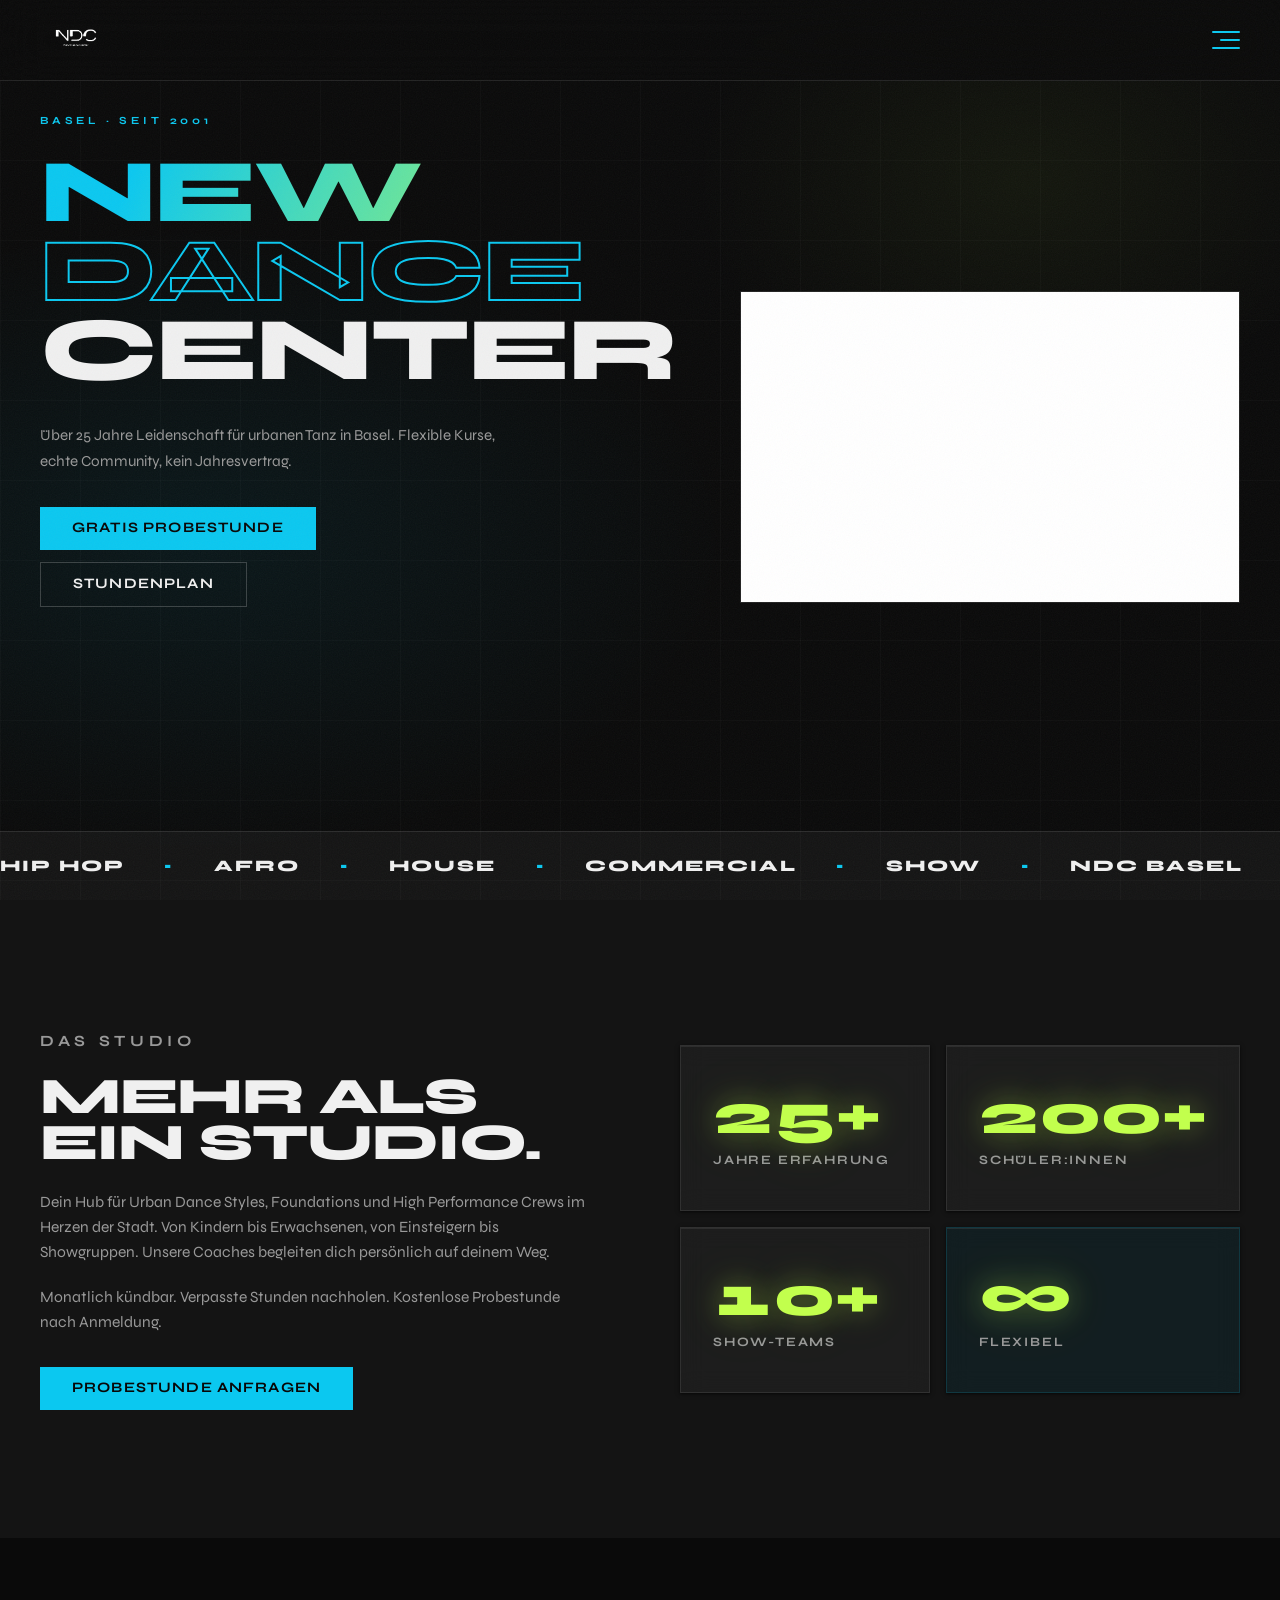
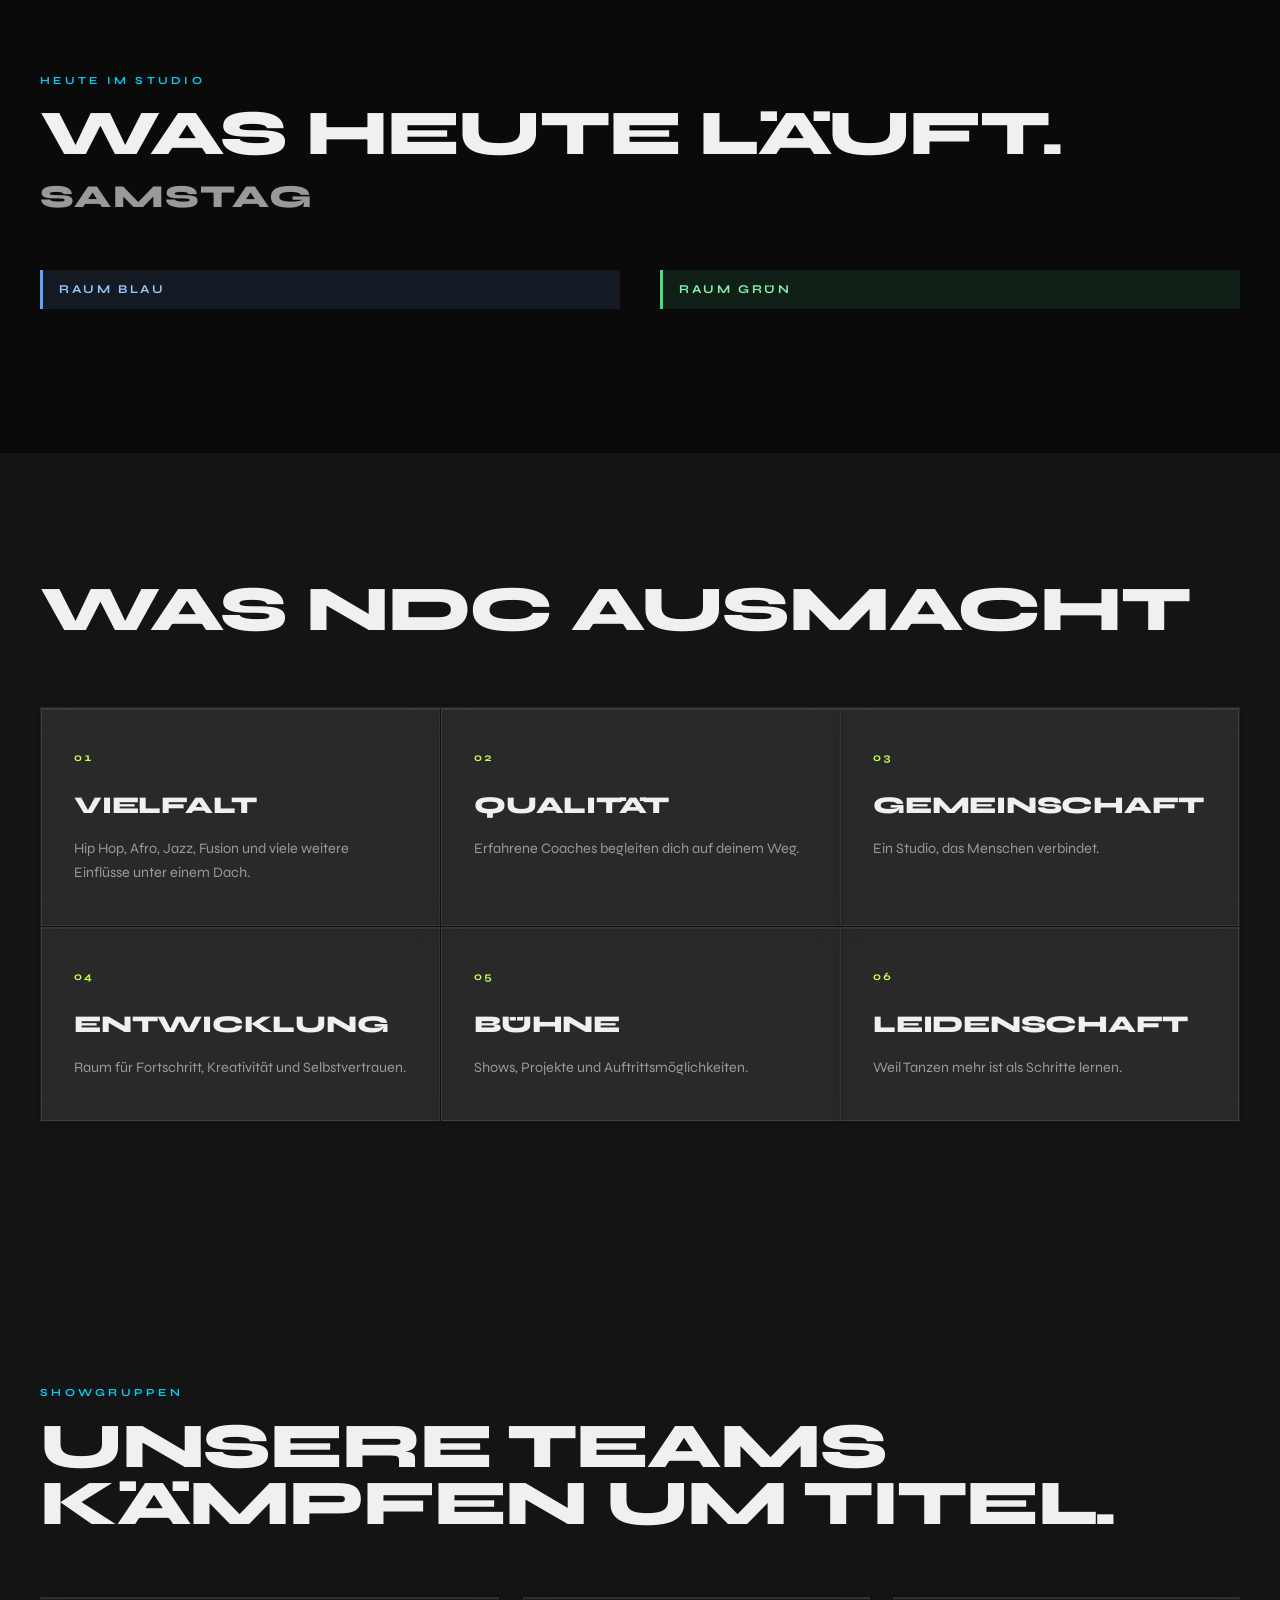
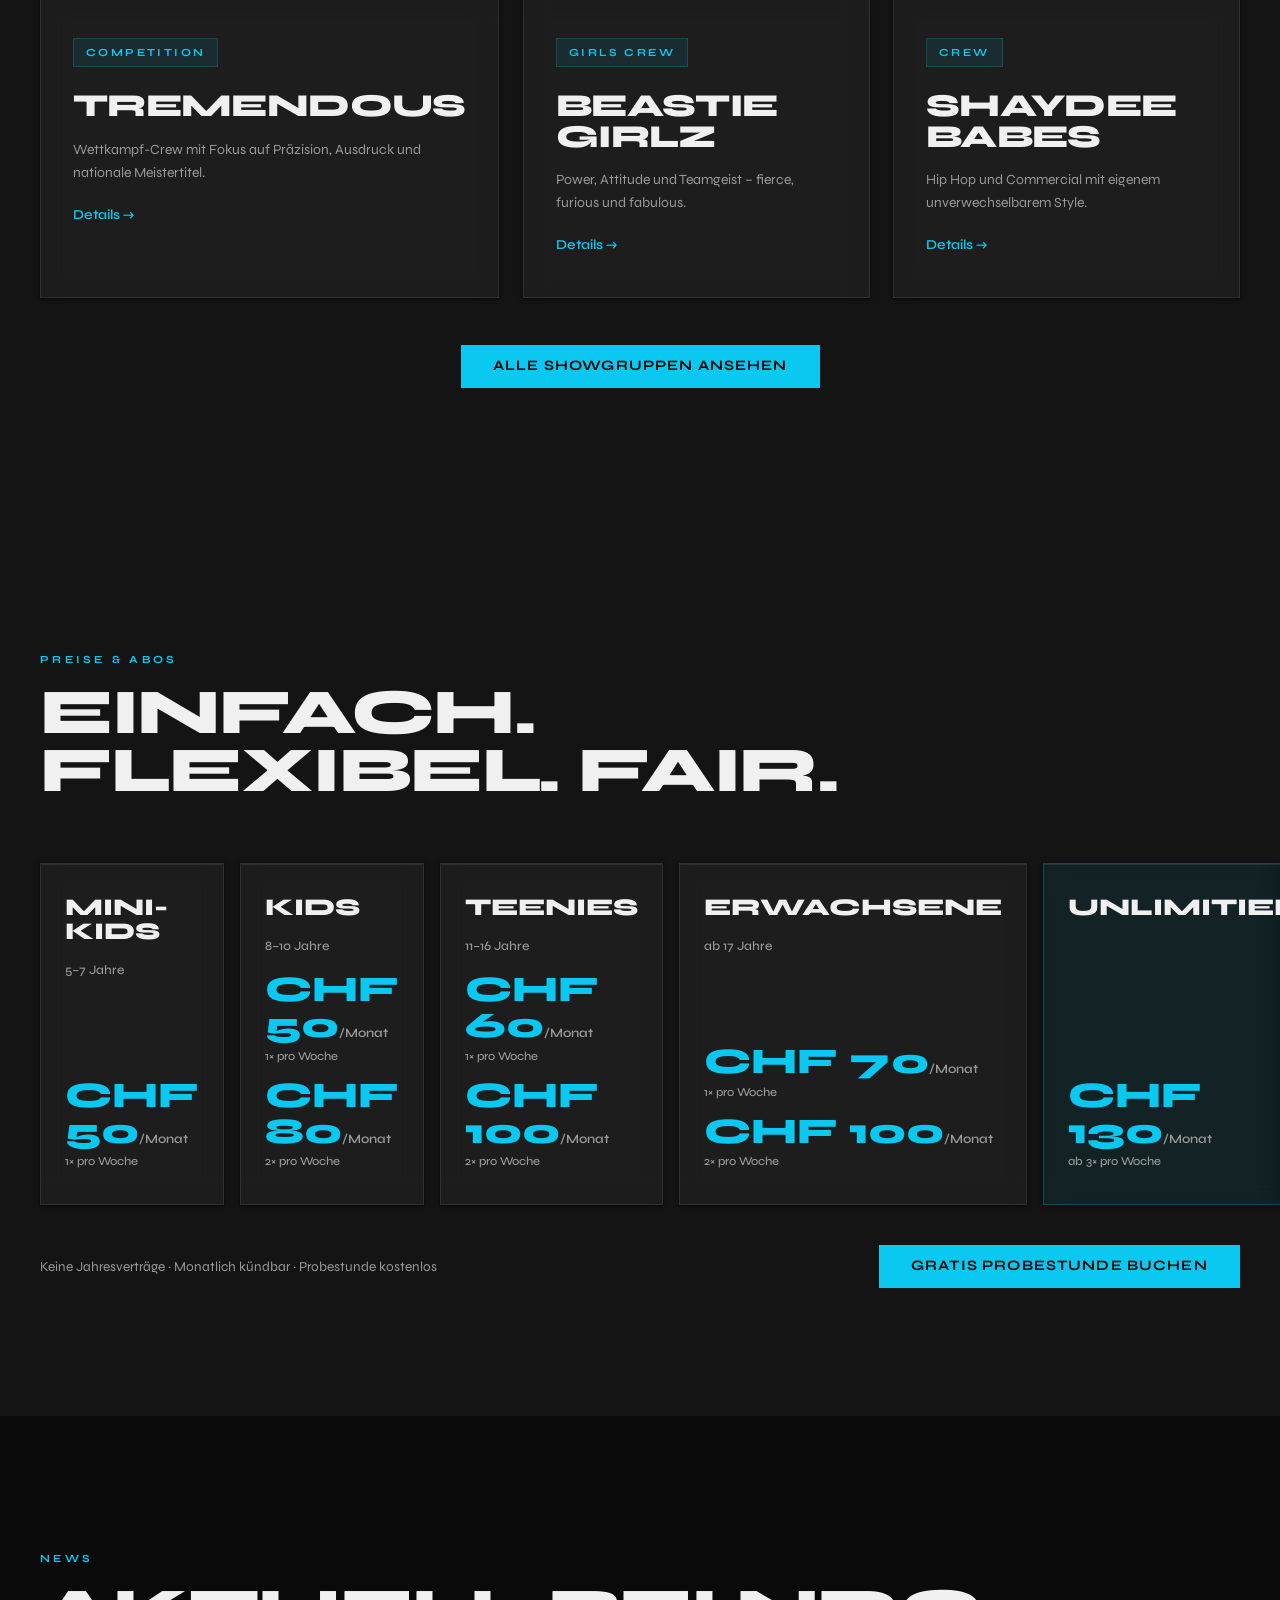
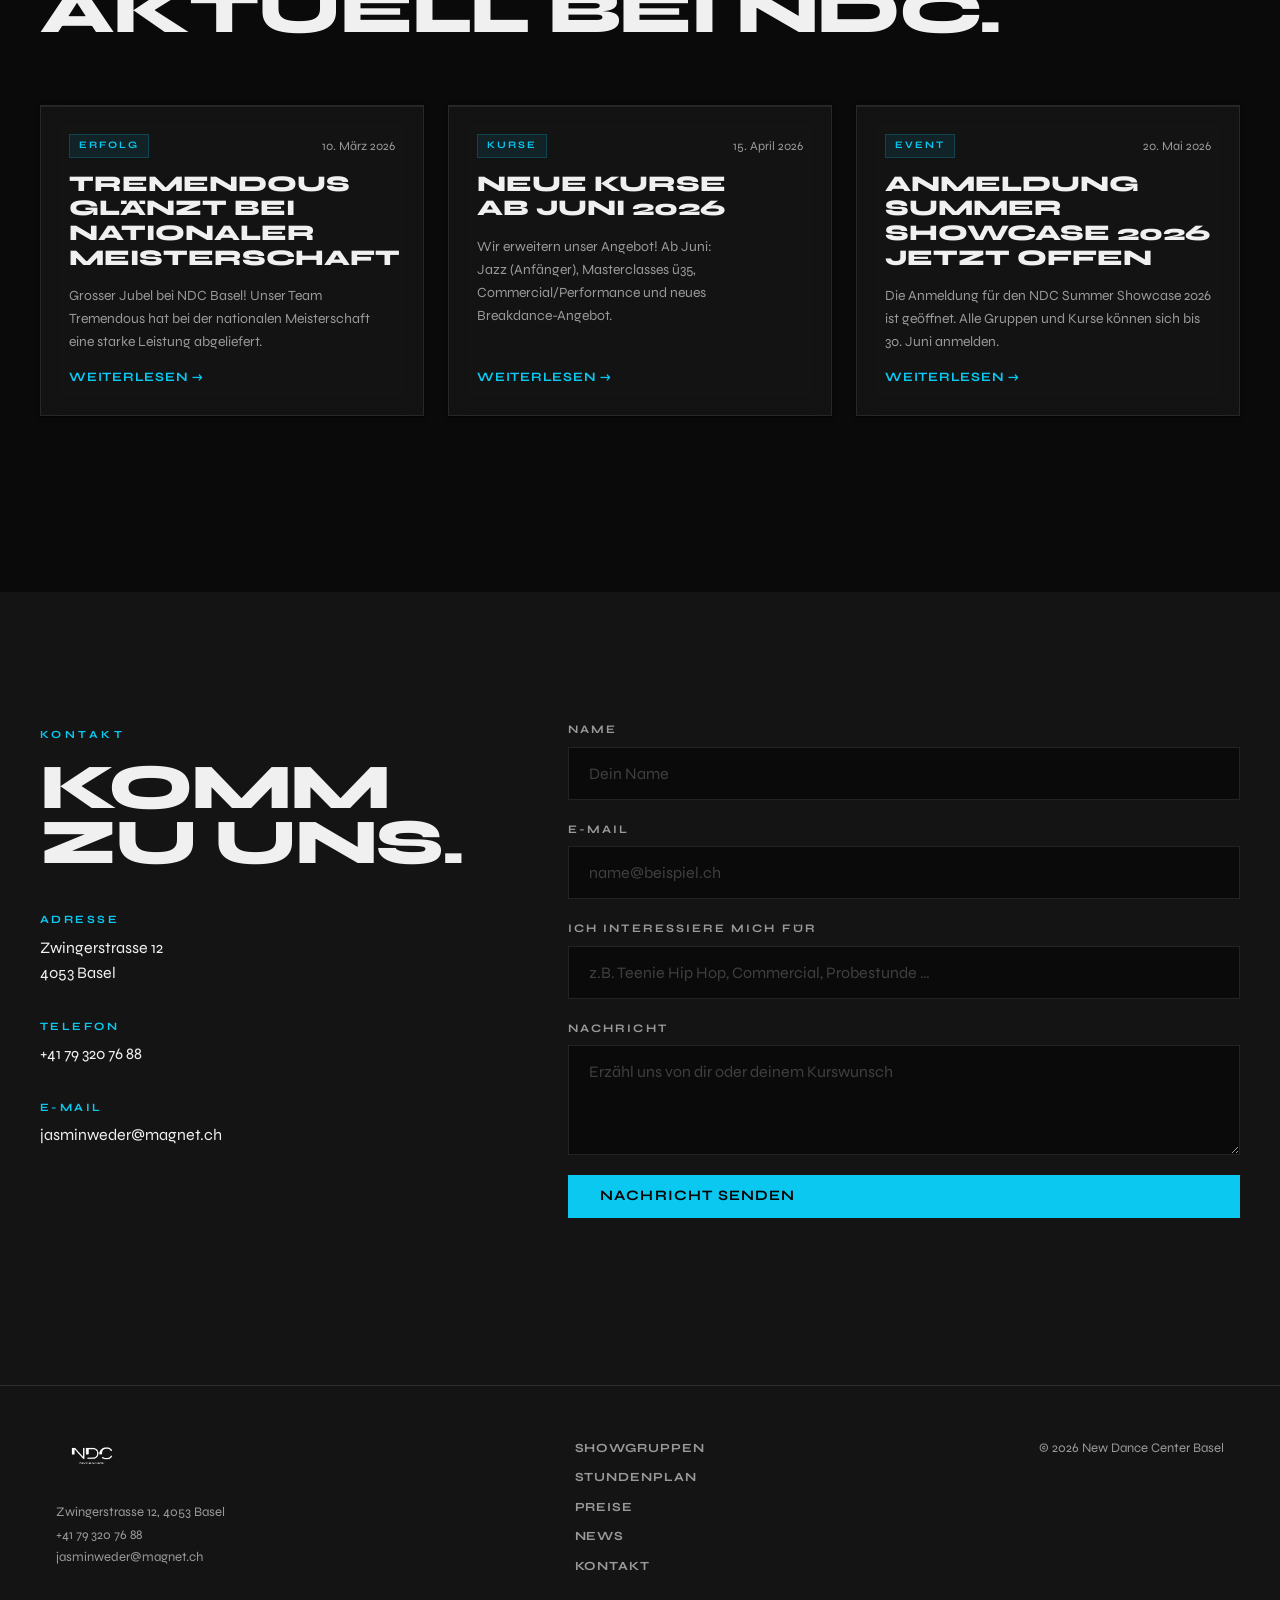
==== index.html @ c796d7fb "Full Syne type system, bigger logo, editorial mobile spacing - All fonts now Syne: display headings " ====
<!DOCTYPE html>
<html lang="de">
<head>
  <meta charset="UTF-8">
  <meta name="color-scheme" content="dark">
  <meta name="theme-color" content="#0a0a0a">
  <meta name="viewport" content="width=device-width, initial-scale=1.0">
  <title>NDC Basel | New Dance Center</title>
  <link rel="preconnect" href="https://fonts.googleapis.com">
  <link rel="preconnect" href="https://fonts.gstatic.com" crossorigin>
  <link href="https://fonts.googleapis.com/css2?family=Syne:wght@400;500;600;700;800&display=swap" rel="stylesheet">
  <link rel="stylesheet" href="styles/style.css">
</head>
<body>

  <div id="header-root"></div>

  <main>

    <!-- ── HERO ───────────────────────────────────────────── -->
    <section class="hero" id="home">
      <div class="hero-inner container">
        <div class="hero-text">
          <p class="hero-eyebrow" data-i18n="hero_since">Basel · Seit 2001</p>
          <h1 class="hero-title">
            <span class="title-line text-gradient" data-i18n="title_1">NEW</span>
            <span class="title-line stroke" data-i18n="title_2">DANCE</span>
            <span class="title-line solid" data-i18n="title_3">CENTER</span>
          </h1>
        </div>
        <div class="hero-video">
          <iframe
            src="https://www.youtube.com/embed/0uxzt7-uwcY?autoplay=1&mute=1&loop=1&playlist=0uxzt7-uwcY&start=16&controls=0&rel=0&modestbranding=1&playsinline=1"
            allow="autoplay; encrypted-media"
            allowfullscreen
            title="NDC Basel – World of Dance"
          ></iframe>
        </div>
        <div class="hero-meta">
          <p class="hero-desc" data-i18n="hero_desc">Über 25 Jahre Leidenschaft für urbanen Tanz in Basel. Flexible Kurse, echte Community, kein Jahresvertrag.</p>
          <div class="hero-ctas">
            <a href="kontakt.html" class="btn-primary" data-i18n="cta_trial">Gratis Probestunde</a>
            <a href="stundenplan.html" class="btn-ghost" data-i18n="cta_schedule">Stundenplan</a>
          </div>
        </div>
      </div>
      <div class="ticker-wrap">
        <div class="ticker-track" aria-hidden="true">
          <span>HIP HOP</span><span class="dot">·</span>
          <span>AFRO</span><span class="dot">·</span>
          <span>HOUSE</span><span class="dot">·</span>
          <span>COMMERCIAL</span><span class="dot">·</span>
          <span>SHOW</span><span class="dot">·</span>
          <span>NDC BASEL</span><span class="dot">·</span>
          <span>MUSICAL</span><span class="dot">·</span>
          <span>PROJECT X</span><span class="dot">·</span>
          <span>URBANSTEPS</span><span class="dot">·</span>
          <span>TREMENDOUS</span><span class="dot">·</span>
          <span>HIP HOP</span><span class="dot">·</span>
          <span>AFRO</span><span class="dot">·</span>
          <span>HOUSE</span><span class="dot">·</span>
          <span>COMMERCIAL</span><span class="dot">·</span>
          <span>SHOW</span><span class="dot">·</span>
          <span>NDC BASEL</span><span class="dot">·</span>
          <span>MUSICAL</span><span class="dot">·</span>
          <span>PROJECT X</span><span class="dot">·</span>
          <span>URBANSTEPS</span><span class="dot">·</span>
          <span>TREMENDOUS</span><span class="dot">·</span>
        </div>
      </div>
    </section>

    <!-- ── STUDIO ──────────────────────────────────────────── -->
    <section class="section studio reveal" id="studio">
      <div class="container">
        <div class="studio-grid">
          <div class="studio-copy">
            <p class="eyebrow" data-i18n="studio_eyebrow">Das Studio</p>
            <h2 data-i18n="studio_heading">Mehr als ein Studio.</h2>
            <p data-i18n="studio_text">Dein Hub für Urban Dance Styles, Foundations und High Performance Crews im Herzen der Stadt. Von Kindern bis Erwachsenen, von Einsteigern bis Showgruppen. Unsere Coaches begleiten dich persönlich auf deinem Weg.</p>
            <p data-i18n="studio_text2">Monatlich kündbar. Verpasste Stunden nachholen. Kostenlose Probestunde nach Anmeldung.</p>
            <a href="kontakt.html" class="btn-primary" data-i18n="studio_cta">Probestunde anfragen</a>
          </div>
          <div class="studio-stats">
            <div class="stat-card">
              <span class="stat-num">25+</span>
              <span class="stat-label" data-i18n="stat_years">Jahre Erfahrung</span>
            </div>
            <div class="stat-card">
              <span class="stat-num">200+</span>
              <span class="stat-label" data-i18n="stat_students">Schüler:innen</span>
            </div>
            <div class="stat-card">
              <span class="stat-num">10+</span>
              <span class="stat-label" data-i18n="stat_teams">Show-Teams</span>
            </div>
            <div class="stat-card accent-card">
              <span class="stat-num">∞</span>
              <span class="stat-label" data-i18n="stat_flex">Flexibel</span>
            </div>
          </div>
        </div>
      </div>
    </section>

    <!-- ── HEUTE IM STUDIO ─────────────────────────────────── -->
    <section class="section heute-section reveal" id="heute">
      <div class="container" id="heuteContainer">
        <!-- populated by main.js -->
      </div>
    </section>

    <!-- ── WAS NDC AUSMACHT ──────────────────────────────────── -->
    <section class="section pillars-section" id="pillars">
      <div class="container">
        <div class="section-header reveal">
          <h2 class="pillars-heading" data-split="words">WAS NDC AUSMACHT</h2>
        </div>
        <div class="pillars-grid reveal stagger-reveal">
          <div class="pillar-card">
            <span class="pillar-num">01</span>
            <h3 class="pillar-title">Vielfalt</h3>
            <p class="pillar-desc">Hip Hop, Afro, Jazz, Fusion und viele weitere Einflüsse unter einem Dach.</p>
          </div>
          <div class="pillar-card">
            <span class="pillar-num">02</span>
            <h3 class="pillar-title">Qualität</h3>
            <p class="pillar-desc">Erfahrene Coaches begleiten dich auf deinem Weg.</p>
          </div>
          <div class="pillar-card">
            <span class="pillar-num">03</span>
            <h3 class="pillar-title">Gemeinschaft</h3>
            <p class="pillar-desc">Ein Studio, das Menschen verbindet.</p>
          </div>
          <div class="pillar-card">
            <span class="pillar-num">04</span>
            <h3 class="pillar-title">Entwicklung</h3>
            <p class="pillar-desc">Raum für Fortschritt, Kreativität und Selbstvertrauen.</p>
          </div>
          <div class="pillar-card">
            <span class="pillar-num">05</span>
            <h3 class="pillar-title">Bühne</h3>
            <p class="pillar-desc">Shows, Projekte und Auftrittsmöglichkeiten.</p>
          </div>
          <div class="pillar-card">
            <span class="pillar-num">06</span>
            <h3 class="pillar-title">Leidenschaft</h3>
            <p class="pillar-desc">Weil Tanzen mehr ist als Schritte lernen.</p>
          </div>
        </div>
      </div>
    </section>

    <!-- ── SHOWGRUPPEN TEASER ──────────────────────────────── -->
    <section class="section crews-section" id="showgruppen">
      <div class="container">
        <div class="section-header reveal">
          <p class="eyebrow" data-i18n="crews_eyebrow">Showgruppen</p>
          <h2 data-i18n="crews_heading">Unsere Teams kämpfen um Titel.</h2>
        </div>
        <div class="crews-grid reveal stagger-reveal">
          <div class="crew-card">
            <span class="crew-tag">Competition</span>
            <h3>Tremendous</h3>
            <p>Wettkampf-Crew mit Fokus auf Präzision, Ausdruck und nationale Meistertitel.</p>
            <a href="crew.html?id=tremendous" class="crew-link" data-i18n="crew_detail_link">Details →</a>
          </div>
          <div class="crew-card">
            <span class="crew-tag">Girls Crew</span>
            <h3>Beastie Girlz</h3>
            <p>Power, Attitude und Teamgeist – fierce, furious und fabulous.</p>
            <a href="crew.html?id=beastie-girlz" class="crew-link" data-i18n="crew_detail_link">Details →</a>
          </div>
          <div class="crew-card">
            <span class="crew-tag">Crew</span>
            <h3>Shaydee Babes</h3>
            <p>Hip Hop und Commercial mit eigenem unverwechselbarem Style.</p>
            <a href="crew.html?id=shaydee-babes" class="crew-link" data-i18n="crew_detail_link">Details →</a>
          </div>
        </div>
        <div class="crews-cta">
          <a href="showgruppen.html" class="btn-primary" data-i18n="crews_cta">Alle Showgruppen ansehen</a>
        </div>
      </div>
    </section>

    <!-- ── PREISE & ABOS ───────────────────────────────────── -->
    <section class="section preise-section reveal" id="preise">
      <div class="container">
        <div class="section-header">
          <p class="eyebrow" data-i18n="preise_eyebrow">Preise & Abos</p>
          <h2 data-i18n="preise_heading">Einfach. Flexibel. Fair.</h2>
        </div>
        <div class="preise-grid" id="preiseGrid">
          <!-- populated by main.js -->
        </div>
        <div class="preise-footer">
          <p class="preise-note" data-i18n="preise_note">Keine Jahresverträge · Monatlich kündbar · Probestunde kostenlos</p>
          <a href="preise.html" class="btn-primary" data-i18n="preise_cta">Gratis Probestunde buchen</a>
        </div>
      </div>
    </section>

    <!-- ── NEWS ───────────────────────────────────────────── -->
    <section class="section news-section reveal" id="news">
      <div class="container">
        <div class="section-header">
          <p class="eyebrow" data-i18n="news_eyebrow">News</p>
          <h2 data-i18n="news_heading">Was läuft bei NDC.</h2>
        </div>
        <div class="news-grid" id="newsGrid">
          <!-- populated by main.js -->
        </div>
      </div>
    </section>

    <!-- ── CONTACT ───────────────────────────────────────────── -->
    <section class="section contact-section reveal" id="kontakt">
      <div class="container">
        <div class="contact-grid">
          <div class="contact-info">
            <p class="eyebrow" data-i18n="kontakt_eyebrow">Kontakt</p>
            <h2 data-i18n="kontakt_heading">Komm zu uns.</h2>
            <div class="contact-block">
              <span class="contact-label" data-i18n="kontakt_address">Adresse</span>
              <p>Zwingerstrasse 12<br>4053 Basel</p>
            </div>
            <div class="contact-block">
              <span class="contact-label" data-i18n="kontakt_phone">Telefon</span>
              <p><a href="tel:+41793207688">+41 79 320 76 88</a></p>
            </div>
            <div class="contact-block">
              <span class="contact-label" data-i18n="kontakt_email">E-Mail</span>
              <p><a href="mailto:jasminweder@magnet.ch">jasminweder@magnet.ch</a></p>
            </div>
          </div>
          <form class="contact-form" id="contactFormHome" novalidate>
            <div class="form-group">
              <label for="home-name" data-i18n="form_name">Name</label>
              <input type="text" id="home-name" name="name" required
                     data-i18n-placeholder="form_name_ph" placeholder="Dein Name">
            </div>
            <div class="form-group">
              <label for="home-email" data-i18n="form_email">E-Mail</label>
              <input type="email" id="home-email" name="email" required
                     data-i18n-placeholder="form_email_ph" placeholder="name@beispiel.ch">
            </div>
            <div class="form-group">
              <label for="home-interest" data-i18n="form_interest">Ich interessiere mich für</label>
              <input type="text" id="home-interest" name="interest"
                     data-i18n-placeholder="form_interest_ph"
                     placeholder="z.B. Teenie Hip Hop, Commercial, Probestunde …">
            </div>
            <div class="form-group">
              <label for="home-message" data-i18n="form_message">Nachricht</label>
              <textarea id="home-message" name="message" rows="4"
                        data-i18n-placeholder="form_msg_ph"
                        placeholder="Erzähl uns von dir oder deinem Kurswunsch"></textarea>
            </div>
            <button type="submit" class="btn-primary" data-i18n="form_submit">Nachricht senden</button>
            <p class="form-status" id="formStatusHome"></p>
          </form>
        </div>
      </div>
    </section>

  </main>

  <div id="footer-root"></div>

  <script src="scripts/data.js"></script>
  <script src="scripts/shared.js"></script>
  <script src="scripts/main.js"></script>
  <script>initContactForm('contactFormHome', 'formStatusHome');</script>
</body>
</html>
---- styles/style.css ----
@import url('https://fonts.googleapis.com/css2?family=Syne:wght@400;500;600;700;800&display=swap');

:root {
  --bg:            #0a0a0a;
  --surface:       #141414;
  --accent:        #0BC8F0;
  --accent-dim:    rgba(11, 200, 240, 0.09);
  --accent-glow:   rgba(11, 200, 240, 0.28);
  --accent-active: #a8c698;
  --highlight:     #C2FF4D;
  --text:          #f0f0f0;
  --muted:         #999999;
  --border:        rgba(255, 255, 255, 0.1);
  --font-display: 'Syne', system-ui, sans-serif;
  --font-body:    'Syne', system-ui, sans-serif;
  --font-accent:  'Syne', system-ui, sans-serif;
  /* room colours */
  --room-blau:   #60A5FA;
  --room-gruen:  #4ADE80;
  /* ── Emil Kowalski easing ── */
  --spring:      cubic-bezier(0.16, 1, 0.3, 1);   /* spring out  */
  --spring-in:   cubic-bezier(0.4, 0, 0.2, 1);    /* quick in    */
  --bounce:      cubic-bezier(0.34, 1.56, 0.64, 1); /* overshoot  */
  --dur-fast:    150ms;
  --dur-mid:     280ms;
  --dur-slow:    600ms;
  /* ── elevation ── */
  --shadow-sm:  0 1px 4px rgba(0,0,0,0.5), 0 1px 2px rgba(0,0,0,0.3);
  --shadow-md:  0 4px 20px rgba(0,0,0,0.55), 0 2px 6px rgba(0,0,0,0.3);
  --shadow-lg:  0 16px 48px rgba(0,0,0,0.65), 0 4px 12px rgba(0,0,0,0.4);
  --shadow-xl:  0 32px 80px rgba(0,0,0,0.8), 0 8px 24px rgba(0,0,0,0.5);
  /* ── glass ── */
  --glass-bg:     rgba(255,255,255,0.04);
  --glass-border: rgba(255,255,255,0.09);
  --glass-shine:  inset 0 1px 0 rgba(255,255,255,0.08);
}

*, *::before, *::after { box-sizing: border-box; margin: 0; padding: 0; }

html {
  scroll-behavior: smooth;
  color-scheme: dark;
  -webkit-text-size-adjust: 100%;
}

body {
  background: var(--bg);
  color: var(--text);
  font-family: var(--font-body);
  line-height: 1.6;
  overflow-x: hidden;
  -webkit-font-smoothing: antialiased;
  -moz-osx-font-smoothing: grayscale;
  text-rendering: optimizeLegibility;
}

/* ── typography quality (Linear / Ghost / Framer principles) ── */
h1, h2, h3, h4, h5, h6 { text-wrap: balance; }
p, li, figcaption        { text-wrap: pretty; }

/* tabular nums for all data */
.stat-num, .card-time, .pillar-num,
.preise-price, .event-date { font-variant-numeric: tabular-nums; }

/* selection */
::selection { background: var(--accent); color: #080808; }

/* focus-visible — keyboard users only (Ghost: 2px outline) */
:focus-visible {
  outline: 2px solid var(--accent);
  outline-offset: 3px;
}
:focus:not(:focus-visible) { outline: none; }

/* scrollbar */
::-webkit-scrollbar { width: 5px; }
::-webkit-scrollbar-track { background: transparent; }
::-webkit-scrollbar-thumb { background: rgba(255,255,255,0.12); border-radius: 99px; }
::-webkit-scrollbar-thumb:hover { background: var(--accent); }

a { color: inherit; text-decoration: none; }
img { max-width: 100%; display: block; }

/* ── FILM GRAIN ────────────────────────────────────────────── */
body::after {
  content: '';
  position: fixed; inset: 0; z-index: 9999;
  pointer-events: none;
  opacity: 0.045;
  background-image: url("data:image/svg+xml,%3Csvg xmlns='http://www.w3.org/2000/svg' width='200' height='200'%3E%3Cfilter id='n'%3E%3CfeTurbulence type='fractalNoise' baseFrequency='0.75' numOctaves='4' stitchTiles='stitch'/%3E%3C/filter%3E%3Crect width='200' height='200' filter='url(%23n)'/%3E%3C/svg%3E");
  background-repeat: repeat;
  background-size: 180px 180px;
}

/* ── ANIMATION KEYFRAMES ────────────────────────────────────── */

@keyframes heroIn {
  from { opacity: 0; transform: translateY(52px); }
  to   { opacity: 1; transform: translateY(0); }
}

@keyframes numPop {
  from { opacity: 0; transform: scale(0.75) translateY(16px); }
  to   { opacity: 1; transform: scale(1)    translateY(0);    }
}

/* ── TEXT UTILITIES ─────────────────────────────────────────── */

.text-gradient {
  background: linear-gradient(115deg, var(--accent) 15%, var(--highlight) 100%);
  -webkit-background-clip: text;
  background-clip: text;
  -webkit-text-fill-color: transparent;
}

.text-accent {
  font-family: var(--font-accent);
  font-weight: 800;
}

/* ── WORD-SPLIT REVEAL ──────────────────────────────────────── */

.word-wrap {
  display: inline-block;
  overflow: hidden;
  vertical-align: bottom;
  padding-bottom: 0.08em;
}

.word {
  display: inline-block;
  transform: translateY(115%);
  opacity: 0;
  transition: transform 0.75s var(--spring),
              opacity   0.5s  ease;
  transition-delay: calc(var(--w, 0) * 80ms);
}

.reveal.visible .word { transform: translateY(0); opacity: 1; }

/* ── STAGGER GRID REVEAL ────────────────────────────────────── */

.stagger-reveal > * {
  opacity: 0;
  transform: translateY(36px);
  transition: opacity 0.65s var(--spring),
              transform 0.65s var(--spring);
  transition-delay: calc(var(--si, 0) * 100ms);
}

.stagger-reveal.visible > * { opacity: 1; transform: translateY(0); }

/* ── REDUCED MOTION ─────────────────────────────────────────── */

@media (prefers-reduced-motion: reduce) {
  .hero-eyebrow, .hero-title .title-line,
  .hero-video, .hero-desc, .hero-ctas { animation: none !important; opacity: 1; }
  .word { transition: none; transform: none; opacity: 1; }
  .stagger-reveal > * { transition: none; opacity: 1; transform: none; }
  .reveal { opacity: 1 !important; transform: none !important; }
}

/* ── LAYOUT ────────────────────────────────────────────────────── */

.container {
  width: min(1200px, calc(100% - 3rem));
  margin: 0 auto;
}

.section { padding: 8rem 0; }

/* ── HEADER ────────────────────────────────────────────────── */

.site-header {
  position: fixed;
  top: 0; left: 0; right: 0;
  z-index: 100;
  padding: max(1rem, env(safe-area-inset-top)) max(1.5rem, env(safe-area-inset-right)) 1rem max(1.5rem, env(safe-area-inset-left));
  background: rgba(10, 10, 10, 0.9);
  backdrop-filter: blur(24px) saturate(160%);
  -webkit-backdrop-filter: blur(24px) saturate(160%);
  border-bottom: 1px solid var(--border);
}

.header-inner {
  display: flex;
  align-items: center;
  justify-content: space-between;
  max-width: 1200px;
  margin: 0 auto;
}

.brand {
  display: inline-flex;
  align-items: center;
  line-height: 1;
  transition: opacity var(--dur-fast) var(--spring);
}

.brand:hover { opacity: 0.8; }

.brand-logo {
  height: 48px;
  width: auto;
  display: block;
}

/* fallback text brand (if image fails) */
.brand span { color: var(--accent); margin-left: 0.1em; }

/* ── BURGER BUTTON ─────────────────────────────────────────── */

.burger {
  display: flex; flex-direction: column; align-items: flex-end;
  justify-content: center; gap: 6px;
  width: 44px; height: 44px;
  background: none; border: none;
  cursor: pointer; padding: 0;
  position: relative; z-index: 201;
  flex-shrink: 0;
}

.burger span {
  display: block; height: 2px; border-radius: 1px;
  background: var(--accent);
  transform-origin: center;
  transition: transform 0.45s cubic-bezier(0.23, 1, 0.32, 1),
              opacity   0.3s  ease,
              width     0.35s cubic-bezier(0.23, 1, 0.32, 1);
}

.burger span:nth-child(1) { width: 28px; }
.burger span:nth-child(2) { width: 20px; }
.burger span:nth-child(3) { width: 28px; }

.burger:hover span:nth-child(2) { width: 28px; }

.burger.open span:nth-child(1) { transform: translateY(8px) rotate(45deg); width: 28px; }
.burger.open span:nth-child(2) { opacity: 0; transform: scaleX(0); }
.burger.open span:nth-child(3) { transform: translateY(-8px) rotate(-45deg); width: 28px; }

/* ── FULLSCREEN MENU OVERLAY ───────────────────────────────── */

.menu-overlay {
  position: fixed; inset: 0; z-index: 200;
  background: #111111;
  clip-path: circle(0% at calc(100% - 3.5rem) 3.5rem);
  transition: clip-path 0.65s cubic-bezier(0.77, 0, 0.175, 1);
  display: flex; flex-direction: column;
  justify-content: center;
  padding: max(6rem, calc(env(safe-area-inset-top) + 5rem)) 6vw max(4rem, env(safe-area-inset-bottom)) max(6vw, env(safe-area-inset-left));
  pointer-events: none;
  overflow: hidden;
}

.menu-overlay.open {
  clip-path: circle(170% at calc(100% - 3.5rem) 3.5rem);
  pointer-events: auto;
}

/* ── MENU NAV LINKS ────────────────────────────────────────── */

.menu-nav {
  display: flex; flex-direction: column;
  gap: 0.1em;
}

.menu-nav a {
  font-family: var(--font-display); font-weight: 800;
  font-size: clamp(2.8rem, 7vw, 7rem);
  line-height: 1.05;
  letter-spacing: -0.02em;
  text-transform: uppercase;
  color: var(--text);
  text-decoration: none;
  opacity: 0;
  transform: translateY(40px);
  transition: color 0.2s ease;
  display: inline-block;
}

.menu-nav a:hover  { color: var(--accent); }
.menu-nav a:active { color: var(--accent-active); }
.menu-nav a.active { color: var(--accent); }

@keyframes menuLinkIn {
  from { opacity: 0; transform: translateY(40px); }
  to   { opacity: 1; transform: translateY(0); }
}

.menu-overlay.open .menu-nav a {
  animation: menuLinkIn 0.5s cubic-bezier(0.23, 1, 0.32, 1) forwards;
  animation-delay: calc(0.25s + var(--i) * 60ms);
}

/* ── MENU FOOTER (lang toggle) ─────────────────────────────── */

.menu-footer {
  position: absolute; bottom: 3rem; left: 6vw;
  opacity: 0; transform: translateY(10px);
  transition: opacity 0.3s ease, transform 0.3s ease;
}

.menu-overlay.open .menu-footer {
  opacity: 1; transform: translateY(0);
  transition-delay: 0.55s;
}

.lang-btn {
  font-family: var(--font-body);
  font-weight: 700; font-size: 0.85rem;
  letter-spacing: 0.12em; text-transform: uppercase;
  background: none; border: 1px solid rgba(255,255,255,0.2);
  border-radius: 999px; color: var(--muted);
  padding: 0.5rem 1.1rem; cursor: pointer; line-height: 1;
  transition: border-color 0.2s ease, color 0.2s ease, transform 0.2s ease;
}

.lang-btn:hover  { border-color: var(--accent); color: var(--accent); transform: scale(1.05); }
.lang-btn:active { transform: scale(0.95); }

/* ── EYEBROW & SECTION HEADER ──────────────────────────────── */

.eyebrow {
  display: inline-block;
  font-family: var(--font-accent);
  font-weight: 700;
  font-size: 0.68rem;
  letter-spacing: 0.3em;
  text-transform: uppercase;
  color: var(--accent);
  margin-bottom: 1rem;
}

.section-header { margin-bottom: 4rem; }

.section-sub { color: var(--muted); font-size: 0.95rem; margin-top: 0.75rem; }

.section-header h2 {
  font-family: var(--font-display); font-weight: 800;
  font-size: clamp(2.5rem, 5vw, 5rem);
  line-height: 0.9;
  letter-spacing: -0.02em;
  text-transform: uppercase;
}

/* ── BUTTONS ───────────────────────────────────────────────── */

.btn-primary {
  display: inline-flex; align-items: center;
  font-family: var(--font-body); font-weight: 700;
  font-size: 0.9rem; letter-spacing: 0.08em; text-transform: uppercase;
  background: var(--accent); color: #080808;
  border: none; border-radius: 0;
  padding: 0.9rem 2rem; cursor: pointer; line-height: 1;
  transition: transform var(--dur-mid) var(--spring),
              box-shadow var(--dur-mid) var(--spring),
              background var(--dur-fast) var(--spring-in);
  will-change: transform;
}

.btn-primary:hover {
  transform: translateY(-3px);
  box-shadow: 0 16px 40px var(--accent-glow);
}

.btn-primary:active {
  transform: scale(0.97) translateY(0);
  box-shadow: 0 4px 12px var(--accent-glow);
  transition-duration: var(--dur-fast);
}

.btn-ghost {
  display: inline-flex; align-items: center;
  font-family: var(--font-body); font-weight: 700;
  font-size: 0.9rem; letter-spacing: 0.08em; text-transform: uppercase;
  background: transparent; color: var(--text);
  border: 1px solid rgba(255,255,255,0.2); border-radius: 0;
  padding: 0.9rem 2rem; cursor: pointer; line-height: 1;
  transition: border-color var(--dur-fast) var(--spring),
              color var(--dur-fast) var(--spring),
              transform var(--dur-mid) var(--spring),
              box-shadow var(--dur-mid) var(--spring);
  will-change: transform;
}

.btn-ghost:hover {
  border-color: var(--accent);
  color: var(--accent);
  transform: translateY(-3px);
  box-shadow: 0 8px 24px rgba(11,200,240,0.08);
}

.btn-ghost:active {
  transform: scale(0.97);
  transition-duration: var(--dur-fast);
}

/* ── HERO ──────────────────────────────────────────────────── */

.hero {
  min-height: 100dvh;
  display: flex; flex-direction: column;
  overflow: hidden; position: relative; background: var(--bg);
}

.hero::before {
  content: '';
  position: absolute; inset: 0;
  background:
    radial-gradient(ellipse 60% 50% at 15% 60%, rgba(11,200,240,0.07) 0%, transparent 70%),
    radial-gradient(ellipse 40% 40% at 80% 20%, rgba(194,255,77,0.05) 0%, transparent 65%),
    linear-gradient(rgba(255,255,255,0.018) 1px, transparent 1px),
    linear-gradient(90deg, rgba(255,255,255,0.018) 1px, transparent 1px);
  background-size: 100% 100%, 100% 100%, 80px 80px, 80px 80px;
  pointer-events: none;
}

.hero-inner {
  flex: 1;
  display: grid;
  grid-template-columns: 1fr 1fr;
  grid-template-rows: auto 1fr;
  grid-template-areas:
    "text  video"
    "meta  video";
  column-gap: 4rem;
  row-gap: 2rem;
  align-items: start;
  padding-top: 7rem;
  padding-bottom: 3rem;
}

.hero-text  { grid-area: text; }
.hero-video { grid-area: video; align-self: center; }
.hero-meta  { grid-area: meta; }

.hero-eyebrow {
  font-family: var(--font-accent);
  font-weight: 700;
  font-size: 0.68rem; letter-spacing: 0.35em; text-transform: uppercase;
  color: var(--accent); margin-bottom: 1.5rem;
  animation: heroIn 0.8s var(--spring) 80ms both;
}

.hero-title {
  display: block;
  margin-bottom: 0;
}

.title-line {
  display: block;
  font-family: var(--font-display); font-weight: 800;
  font-size: clamp(3.5rem, 7vw, 8rem);
  line-height: 0.88; letter-spacing: -0.02em; text-transform: uppercase;
}

.title-line.solid { color: var(--text); }

.title-line.stroke {
  color: transparent;
  -webkit-text-stroke: 2px var(--accent);
}

/* Hero title — staggered line-up entrance */
.hero-title .title-line:nth-child(1) { animation: heroIn 1s var(--spring) 180ms both; }
.hero-title .title-line:nth-child(2) { animation: heroIn 1s var(--spring) 330ms both; }
.hero-title .title-line:nth-child(3) { animation: heroIn 1s var(--spring) 480ms both; }

.hero-meta { max-width: 480px; }

.hero-video { animation: heroIn 1.1s var(--spring) 260ms both; }

.hero-desc {
  color: var(--muted); font-size: 0.95rem; line-height: 1.75; margin-bottom: 2rem;
  animation: heroIn 0.9s var(--spring) 620ms both;
}
.hero-ctas {
  display: flex; flex-wrap: wrap; gap: 0.75rem;
  animation: heroIn 0.9s var(--spring) 730ms both;
}

/* ── HERO VIDEO ─────────────────────────────────────────────── */

.hero-video {
  position: relative;
  aspect-ratio: 16 / 10;
  overflow: hidden;
  border: 1px solid var(--border);
}

.hero-video video,
.hero-video iframe {
  position: absolute; inset: 0;
  width: 100%; height: 100%;
  object-fit: cover;
  border: none;
}

/* shown when no video file is present */
.hero-video-placeholder {
  position: absolute; inset: 0;
  display: flex; align-items: center; justify-content: center;
  background: var(--surface);
  color: var(--muted);
  font-family: var(--font-display); font-weight: 800;
  font-size: 1.5rem; letter-spacing: 0.3em;
}

/* hide placeholder once video loads */
.hero-video:has(video[src]) .hero-video-placeholder,
.hero-video video:not([src=""]) ~ .hero-video-placeholder { display: none; }

/* ── TICKER ────────────────────────────────────────────────── */

.ticker-wrap {
  overflow: hidden; border-top: 1px solid var(--border);
  background: var(--surface); padding: 1.1rem 0;
}

.ticker-track {
  display: flex; gap: 2.5rem; white-space: nowrap;
  width: max-content; align-items: center;
  animation: ticker 30s linear infinite;
}

.ticker-track span {
  font-family: var(--font-display); font-weight: 800;
  font-size: 1rem; letter-spacing: 0.12em; text-transform: uppercase; color: var(--text);
}

.ticker-track .dot { color: var(--accent); font-size: 1.3rem; }

@keyframes ticker { from { transform: translateX(0); } to { transform: translateX(-50%); } }

/* ── STUDIO ────────────────────────────────────────────────── */

.studio { background: var(--surface); }

.studio-grid { display: grid; grid-template-columns: 1fr 1fr; gap: 5rem; align-items: center; }

.studio-copy h2 {
  font-family: var(--font-display); font-weight: 800;
  font-size: clamp(2.5rem, 4vw, 4.5rem);
  line-height: 0.9; letter-spacing: -0.02em; text-transform: uppercase;
  margin-bottom: 1.5rem;
}

.studio-copy p { color: var(--muted); font-size: 0.975rem; margin-bottom: 1.25rem; max-width: 38rem; }
.studio-copy .btn-primary { margin-top: 0.75rem; }

.studio-stats {
  display: grid; grid-template-columns: 1fr 1fr;
  gap: 1rem;
}

.stat-card {
  background: var(--glass-bg);
  backdrop-filter: blur(12px); -webkit-backdrop-filter: blur(12px);
  border: 1px solid var(--glass-border);
  box-shadow: var(--glass-shine), var(--shadow-sm);
  padding: 2.5rem 2rem;
  display: flex; flex-direction: column; gap: 0.4rem;
  transition: box-shadow var(--dur-mid) var(--spring), transform var(--dur-mid) var(--spring);
}
.stat-card:hover { box-shadow: var(--glass-shine), var(--shadow-md); transform: translateY(-2px); }

.accent-card { background: rgba(11,200,240,0.06); border-color: rgba(11,200,240,0.15); }

.stat-num {
  font-family: var(--font-display); font-weight: 800;
  font-size: clamp(3rem, 4.5vw, 4.5rem); line-height: 1;
  color: var(--highlight);
  text-shadow: 0 0 30px rgba(194,255,77,0.35), 0 0 60px rgba(194,255,77,0.15);
}

.stat-num.counting { animation: numPop 0.65s var(--bounce) forwards; }

.stat-label {
  font-family: var(--font-body); font-weight: 700;
  font-size: 0.8rem; letter-spacing: 0.14em; text-transform: uppercase; color: var(--muted);
}

/* ── STYLES SECTION ────────────────────────────────────────── */

.styles-section { background: var(--bg); }

.styles-grid {
  display: grid; grid-template-columns: repeat(3, 1fr);
  gap: 1px; background: rgba(255,255,255,0.08);
  border: 1px solid rgba(255,255,255,0.08);
}

.style-card {
  background: var(--bg); padding: 2.5rem 2rem;
  position: relative; overflow: hidden;
  transition: background var(--dur-mid) var(--spring),
              transform var(--dur-mid) var(--spring);
  will-change: transform;
  cursor: default;
}

.style-card::after {
  content: ''; position: absolute; bottom: 0; left: 0; right: 0;
  height: 2px; background: var(--accent);
  transform: scaleX(0); transform-origin: left;
  transition: transform var(--dur-mid) var(--spring);
}

.style-card:hover { background: var(--accent-dim); transform: translateY(-4px); }
.style-card:hover::after { transform: scaleX(1); }

.style-num {
  display: block; font-family: var(--font-display); font-weight: 800;
  font-size: 4.5rem; line-height: 1;
  color: rgba(255,255,255,0.05); margin-bottom: 0.75rem;
}

.style-card h3 {
  font-family: var(--font-display); font-weight: 800;
  font-size: 1.6rem; letter-spacing: -0.01em;
  text-transform: uppercase; color: var(--text); margin-bottom: 0.75rem;
}

.style-card p { font-size: 0.875rem; color: var(--muted); line-height: 1.65; }

/* ── PILLARS (Was NDC ausmacht) ────────────────────────────── */

.pillars-section { background: var(--surface); }

.pillars-heading {
  font-family: var(--font-display); font-weight: 800;
  font-size: clamp(2.5rem, 5vw, 5rem);
  line-height: 0.9;
  letter-spacing: -0.02em;
  font-weight: 900;
  text-transform: uppercase;
}

.pillars-grid {
  display: grid;
  grid-template-columns: repeat(3, 1fr);
  gap: 1px;
  background: rgba(255,255,255,0.06);
  border: 1px solid rgba(255,255,255,0.06);
}

.pillar-card {
  background: var(--glass-bg);
  backdrop-filter: blur(12px); -webkit-backdrop-filter: blur(12px);
  border: 1px solid var(--glass-border);
  box-shadow: var(--glass-shine), var(--shadow-sm);
  padding: 2.5rem 2rem;
  position: relative; overflow: hidden;
  transition: background var(--dur-mid) var(--spring),
              border-color var(--dur-mid) var(--spring),
              transform var(--dur-mid) var(--spring),
              box-shadow var(--dur-mid) var(--spring);
  will-change: transform;
  cursor: default;
}

.pillar-card::after {
  content: ''; position: absolute; bottom: 0; left: 0; right: 0;
  height: 2px; background: var(--accent);
  transform: scaleX(0); transform-origin: left;
  transition: transform var(--dur-mid) var(--spring);
}

.pillar-card:hover {
  background: rgba(11,200,240,0.05);
  border-color: rgba(11,200,240,0.3);
  transform: translateY(-4px);
  box-shadow: var(--glass-shine), var(--shadow-md), 0 0 30px rgba(11,200,240,0.06);
}
.pillar-card:hover::after { transform: scaleX(1); }

.pillar-num {
  display: block;
  font-family: var(--font-body); font-weight: 700;
  font-size: 0.7rem; letter-spacing: 0.2em;
  color: var(--highlight); margin-bottom: 1.25rem;
}

.pillar-title {
  font-family: var(--font-display); font-weight: 800;
  font-size: 1.5rem; letter-spacing: -0.01em;
  text-transform: uppercase; color: var(--text);
  margin-bottom: 0.75rem;
}

.pillar-desc { font-size: 0.9rem; color: var(--muted); line-height: 1.65; }

/* ── CREWS (main page) ─────────────────────────────────────── */

.crews-section { background: var(--surface); }

.crews-grid { display: grid; grid-template-columns: repeat(3, 1fr); gap: 1.5rem; margin-bottom: 3rem; }

.crew-card {
  background: var(--glass-bg);
  backdrop-filter: blur(12px); -webkit-backdrop-filter: blur(12px);
  border: 1px solid var(--glass-border);
  box-shadow: var(--glass-shine), var(--shadow-sm);
  padding: 2.5rem 2rem;
  transition: border-color var(--dur-mid) var(--spring),
              background var(--dur-mid) var(--spring),
              transform var(--dur-mid) var(--spring),
              box-shadow var(--dur-mid) var(--spring);
  will-change: transform;
}

.crew-card:hover {
  border-color: rgba(11,200,240,0.35);
  background: rgba(11,200,240,0.05);
  transform: translateY(-6px);
  box-shadow: var(--glass-shine), var(--shadow-lg), 0 0 40px rgba(11,200,240,0.08);
}

.crew-tag {
  display: inline-block; font-family: var(--font-body); font-weight: 700;
  font-size: 0.68rem; letter-spacing: 0.22em; text-transform: uppercase;
  color: var(--accent); background: var(--accent-dim);
  border: 1px solid rgba(11,200,240,0.2); padding: 0.3rem 0.75rem; margin-bottom: 1.5rem;
}

.crew-card h3 {
  font-family: var(--font-display); font-weight: 800;
  font-size: clamp(2rem, 2.5vw, 2.75rem);
  letter-spacing: -0.02em; text-transform: uppercase;
  color: var(--text); margin-bottom: 1rem; line-height: 0.95;
}

.crew-card p { color: var(--muted); font-size: 0.875rem; line-height: 1.65; }
.crew-card .crew-link { display: inline-block; margin-top: 1.25rem; color: var(--accent); font-weight: 600; font-size: 0.85rem; }
.crews-cta { text-align: center; }

/* ── HEUTE IM STUDIO ───────────────────────────────────────── */

.heute-section { background: var(--bg); }

.heute-header { margin-bottom: 3rem; }

.heute-header h2 {
  font-family: var(--font-display); font-weight: 800;
  font-size: clamp(2.5rem, 5vw, 5rem);
  line-height: 0.9; letter-spacing: -0.02em; text-transform: uppercase; margin-bottom: 0.5rem;
}

.heute-day-name {
  font-family: var(--font-display); font-weight: 800;
  font-size: clamp(1.25rem, 2.5vw, 2rem);
  letter-spacing: 0.04em; text-transform: uppercase; color: var(--muted);
}

.heute-empty { padding: 4rem 0; text-align: center; }

.heute-empty-title {
  font-family: var(--font-display); font-weight: 800; font-size: 2rem;
  text-transform: uppercase; color: var(--muted); margin-bottom: 0.5rem;
}

.heute-empty-sub { color: var(--muted); font-size: 0.95rem; }

.heute-grid { display: grid; grid-template-columns: 1fr 1fr; gap: 2.5rem; }

.heute-col-header {
  font-family: var(--font-body); font-weight: 700;
  font-size: 0.75rem; letter-spacing: 0.22em; text-transform: uppercase;
  padding: 0.6rem 1rem; margin-bottom: 1rem;
}

.heute-col-header.blau  { background: rgba(96,165,250,0.1);  color: #93C5FD; border-left: 3px solid var(--room-blau); }
.heute-col-header.gruen { background: rgba(74,222,128,0.1);  color: #86EFAC; border-left: 3px solid var(--room-gruen); }

.heute-cards { display: flex; flex-direction: column; gap: 0.75rem; }

.heute-card {
  background: var(--glass-bg);
  backdrop-filter: blur(8px); -webkit-backdrop-filter: blur(8px);
  border: 1px solid var(--glass-border);
  border-left-width: 3px; padding: 1.25rem;
  box-shadow: var(--glass-shine), var(--shadow-sm);
  transition: background var(--dur-fast) var(--spring),
              transform var(--dur-mid) var(--spring),
              box-shadow var(--dur-mid) var(--spring);
  will-change: transform;
}

.heute-card.blau  { border-left-color: var(--room-blau); }
.heute-card.gruen { border-left-color: var(--room-gruen); }

.heute-card:hover {
  background: rgba(255,255,255,0.07);
  transform: translateX(4px);
  box-shadow: var(--glass-shine), var(--shadow-md);
}
.heute-card.is-showgroup { background: rgba(167,139,250,0.06); border-left-color: #A78BFA; }

.card-badges { display: flex; gap: 0.5rem; margin-bottom: 0.75rem; min-height: 1.4rem; }

.heute-badge {
  font-family: var(--font-body); font-weight: 700;
  font-size: 0.6rem; letter-spacing: 0.2em; text-transform: uppercase; padding: 0.2rem 0.55rem; line-height: 1.4;
}

.heute-badge.neue { background: var(--accent-dim); color: var(--accent); border: 1px solid rgba(11,200,240,0.2); }
.heute-badge.show { background: rgba(167,139,250,0.1); color: #A78BFA; border: 1px solid rgba(167,139,250,0.2); }

.card-body { display: flex; gap: 1rem; align-items: flex-start; }

.teacher-avatar {
  flex-shrink: 0; width: 72px; height: 72px; border-radius: 50%;
  background: rgba(255,255,255,0.06); border: 1px solid rgba(255,255,255,0.1);
  display: flex; align-items: center; justify-content: center;
  font-family: var(--font-display); font-weight: 800; font-size: 1rem; color: var(--muted);
  overflow: hidden;
}
.teacher-avatar img {
  width: 100%; height: 100%; object-fit: cover; border-radius: 50%;
  display: block;
}

.card-info { flex: 1; display: flex; flex-direction: column; gap: 0.15rem; }

.card-time {
  font-family: var(--font-body); font-weight: 700;
  font-size: 0.7rem; letter-spacing: 0.16em; text-transform: uppercase; color: var(--muted);
}

.card-name {
  font-family: var(--font-display); font-weight: 800;
  font-size: 1.15rem; letter-spacing: -0.01em;
  text-transform: uppercase; color: var(--text); line-height: 1.1;
}

.card-meta { display: flex; align-items: center; gap: 0.6rem; flex-wrap: wrap; margin-top: 0.4rem; }

.level-chip {
  font-family: var(--font-body); font-weight: 700;
  font-size: 0.6rem; letter-spacing: 0.14em; text-transform: uppercase;
  padding: 0.2rem 0.55rem; background: rgba(255,255,255,0.06);
  color: var(--muted); border: 1px solid var(--border);
}

.card-teacher { font-size: 0.82rem; color: var(--muted); }

.card-note {
  display: inline-block; font-family: var(--font-body); font-weight: 700;
  font-size: 0.6rem; letter-spacing: 0.14em; text-transform: uppercase;
  color: #FCD34D; margin-top: 0.35rem;
}

/* ── PREISE ────────────────────────────────────────────────── */

.preise-section { background: var(--surface); }

.preise-grid {
  display: grid;
  grid-template-columns: repeat(5, 1fr);
  gap: 1rem;
  margin-bottom: 2.5rem;
}

.preis-card {
  background: var(--glass-bg);
  backdrop-filter: blur(12px); -webkit-backdrop-filter: blur(12px);
  border: 1px solid var(--glass-border);
  box-shadow: var(--glass-shine), var(--shadow-sm);
  padding: 2rem 1.5rem;
  display: flex; flex-direction: column; gap: 1rem;
  position: relative;
  transition: background var(--dur-mid) var(--spring),
              border-color var(--dur-mid) var(--spring),
              transform var(--dur-mid) var(--spring),
              box-shadow var(--dur-mid) var(--spring);
  will-change: transform;
}

.preis-card:hover {
  background: rgba(11,200,240,0.06);
  border-color: rgba(11,200,240,0.35);
  transform: translateY(-6px);
  box-shadow: var(--glass-shine), var(--shadow-lg), 0 0 40px rgba(11,200,240,0.08);
}

.preis-card.is-unlimited {
  background: rgba(11,200,240,0.08);
  border-color: rgba(11,200,240,0.25);
}

.preis-label {
  font-family: var(--font-display); font-weight: 800;
  font-size: 1.5rem; text-transform: uppercase; color: var(--text); line-height: 1;
}

.preis-age {
  font-size: 0.8rem; color: var(--muted); font-weight: 500;
}

.preis-options { display: flex; flex-direction: column; gap: 0.75rem; margin-top: auto; }

.preis-option { display: block; }

.preis-chf {
  font-family: var(--font-display); font-weight: 800;
  font-size: 2.25rem; line-height: 1; color: var(--accent);
}

.preis-chf span { font-family: var(--font-body); font-size: 0.8rem; color: var(--muted); font-weight: 600; }

.preis-freq {
  font-size: 0.75rem; color: var(--muted); font-weight: 500; margin-top: 0.15rem;
}

.preise-footer {
  display: flex; align-items: center; justify-content: space-between;
  flex-wrap: wrap; gap: 1rem;
}

.preise-note {
  font-size: 0.85rem; color: var(--muted);
}

.preise-note span { color: var(--accent); }

/* ── NEWS ──────────────────────────────────────────────────── */

.news-section { background: var(--bg); }

.news-grid { display: grid; grid-template-columns: repeat(3, 1fr); gap: 1.5rem; margin-bottom: 3rem; }

.news-card {
  background: var(--glass-bg);
  backdrop-filter: blur(12px); -webkit-backdrop-filter: blur(12px);
  border: 1px solid var(--glass-border);
  box-shadow: var(--glass-shine), var(--shadow-sm);
  display: flex; flex-direction: column;
  overflow: hidden;
  transition: border-color var(--dur-mid) var(--spring),
              background var(--dur-mid) var(--spring),
              transform var(--dur-mid) var(--spring),
              box-shadow var(--dur-mid) var(--spring);
  will-change: transform;
}

.news-card-img {
  width: 100%; aspect-ratio: 16/9; overflow: hidden; flex-shrink: 0;
}
.news-card-img img {
  width: 100%; height: 100%; object-fit: cover;
  transition: transform 0.5s var(--spring);
  display: block;
}
.news-card:hover .news-card-img img { transform: scale(1.04); }

.news-card-body {
  padding: 1.75rem; display: flex; flex-direction: column; gap: 0.85rem; flex: 1;
}

.news-card:hover {
  border-color: rgba(11,200,240,0.35);
  background: rgba(11,200,240,0.05);
  transform: translateY(-4px);
  box-shadow: var(--glass-shine), var(--shadow-lg), 0 0 40px rgba(11,200,240,0.08);
}

.news-card-top { display: flex; align-items: center; justify-content: space-between; gap: 1rem; flex-wrap: wrap; }

.news-cat {
  font-family: var(--font-body); font-weight: 700;
  font-size: 0.62rem; letter-spacing: 0.2em; text-transform: uppercase;
  color: var(--accent); background: var(--accent-dim);
  border: 1px solid rgba(11,200,240,0.2); padding: 0.2rem 0.55rem;
}

.news-date { font-size: 0.78rem; color: var(--muted); }

.news-title {
  font-family: var(--font-display); font-weight: 800;
  font-size: 1.4rem; line-height: 1.1;
  text-transform: uppercase; color: var(--text);
}

.news-excerpt { font-size: 0.875rem; color: var(--muted); line-height: 1.65; }

.news-more {
  font-family: var(--font-body); font-weight: 700;
  font-size: 0.8rem; color: var(--accent);
  letter-spacing: 0.06em; text-transform: uppercase;
  margin-top: auto;
}

.news-footer { text-align: center; }

/* news card as link */
.news-card { text-decoration: none; color: inherit; }

.news-read-more {
  font-family: var(--font-body); font-weight: 700;
  font-size: 0.78rem; letter-spacing: 0.1em; text-transform: uppercase;
  color: var(--accent); margin-top: auto;
  transition: letter-spacing var(--dur-mid) var(--spring);
}
.news-card:hover .news-read-more { letter-spacing: 0.15em; }
.news-card:active { transform: scale(0.99) translateY(0); transition-duration: var(--dur-fast); }

/* ── ARTIKEL DETAIL ─────────────────────────────────────────── */

.artikel-hero { padding-bottom: 2rem; }

.artikel-cover {
  width: 100%; max-height: 520px; overflow: hidden;
}
.artikel-cover img {
  width: 100%; height: 100%; object-fit: cover; display: block;
}
.artikel-hero h1 { font-size: clamp(2.5rem, 6vw, 5rem); line-height: 1.0; }

.artikel-meta {
  display: flex; align-items: center; gap: 1rem;
  margin-bottom: 1.5rem;
}

.artikel-date { font-size: 0.85rem; color: var(--muted); }

.artikel-excerpt {
  font-size: 1.1rem; color: var(--muted);
  line-height: 1.6; max-width: 640px;
  margin-top: 1rem;
}

.artikel-body {
  max-width: 700px;
  font-size: 1.05rem; line-height: 1.8;
  color: rgba(255,255,255,0.85);
}

.artikel-body p { margin-bottom: 1.5rem; }
.artikel-body p:last-child { margin-bottom: 0; }

/* ── CONTACT ───────────────────────────────────────────────── */

.contact-section { background: var(--surface); }

.contact-grid { display: grid; grid-template-columns: 1fr 1.5fr; gap: 5rem; align-items: start; }

.contact-info h2 {
  font-family: var(--font-display); font-weight: 800;
  font-size: clamp(3rem, 5vw, 6rem); line-height: 0.87;
  letter-spacing: -0.03em; text-transform: uppercase; margin-bottom: 2.5rem;
}

.contact-block { margin-bottom: 2rem; }

.contact-label {
  display: block; font-family: var(--font-body); font-weight: 700;
  font-size: 0.7rem; letter-spacing: 0.22em; text-transform: uppercase;
  color: var(--accent); margin-bottom: 0.35rem;
}

.contact-block p { color: var(--text); font-size: 1rem; }
.contact-block a { color: var(--text); transition: color 180ms; }
.contact-block a:hover { color: var(--accent); }

.contact-form { display: grid; gap: 1.25rem; }

.form-group { display: flex; flex-direction: column; gap: 0.5rem; }

.form-group label {
  font-family: var(--font-body); font-weight: 700;
  font-size: 0.72rem; letter-spacing: 0.18em; text-transform: uppercase; color: var(--muted);
}

.form-group input,
.form-group textarea {
  background: var(--bg); border: 1px solid var(--border); border-radius: 0;
  color: var(--text); font-family: var(--font-body); font-size: 1rem;
  padding: 1rem 1.25rem; outline: none; resize: vertical;
  transition: border-color var(--dur-fast) var(--spring),
              box-shadow var(--dur-fast) var(--spring);
}

.form-group input:focus,
.form-group textarea:focus {
  border-color: var(--accent);
  box-shadow: 0 0 0 3px rgba(11,200,240,0.08);
}

.form-group input::placeholder,
.form-group textarea::placeholder { color: rgba(255,255,255,0.22); }

.form-status {
  font-family: var(--font-body); font-weight: 700;
  font-size: 0.82rem; letter-spacing: 0.1em; text-transform: uppercase;
  color: var(--accent); min-height: 1.4em;
}


/* ── FOOTER ────────────────────────────────────────────────── */

.site-footer { border-top: 1px solid var(--border); padding: 3rem 2rem; background: var(--surface); }

.footer-inner {
  display: grid;
  grid-template-columns: 1fr auto 1fr;
  gap: 3rem; align-items: start;
  max-width: 1200px; margin: 0 auto;
}

.footer-brand .brand { display: inline-block; margin-bottom: 0.75rem; }
.footer-brand p { color: var(--muted); font-size: 0.82rem; line-height: 1.7; }
.footer-brand a:hover { color: var(--accent); }

.footer-nav { display: flex; flex-direction: column; gap: 0.6rem; padding-top: 0.25rem; }

.footer-nav a {
  font-family: var(--font-body); font-weight: 700;
  font-size: 0.78rem; letter-spacing: 0.08em; text-transform: uppercase;
  color: var(--muted); transition: color 180ms ease;
}

.footer-nav a:hover { color: var(--accent); }

.footer-copy { color: var(--muted); font-size: 0.78rem; text-align: right; padding-top: 0.25rem; }

.site-footer p { color: var(--muted); font-size: 0.82rem; }

/* ── SCROLL REVEAL ─────────────────────────────────────────── */

.reveal {
  opacity: 0;
  transform: translateY(32px);
  transition: opacity var(--dur-slow) var(--spring),
              transform var(--dur-slow) var(--spring);
}
.reveal.visible { opacity: 1; transform: translateY(0); }

/* ── PAGE HERO (subpages) ──────────────────────────────────── */

.page-hero {
  padding: 10rem 0 5rem;
  background: var(--bg); position: relative; overflow: hidden;
  border-bottom: 1px solid var(--border);
}

.page-hero::before {
  content: '';
  position: absolute; inset: 0;
  background-image:
    linear-gradient(rgba(255,255,255,0.025) 1px, transparent 1px),
    linear-gradient(90deg, rgba(255,255,255,0.025) 1px, transparent 1px);
  background-size: 80px 80px; pointer-events: none;
}

.page-hero .container { position: relative; z-index: 1; }

.page-hero h1 {
  font-family: var(--font-display); font-weight: 800;
  font-size: clamp(3.5rem, 9vw, 9rem);
  line-height: 0.88; letter-spacing: -0.03em; text-transform: uppercase;
  margin-bottom: 1rem;
}

.page-hero-sub { font-size: 1rem; color: var(--muted); max-width: 44rem; line-height: 1.7; }

.back-link {
  display: inline-flex; align-items: center; gap: 0.5rem;
  font-family: var(--font-body); font-weight: 700;
  font-size: 0.75rem; letter-spacing: 0.14em; text-transform: uppercase;
  color: var(--muted); margin-bottom: 2rem;
  transition: color 180ms;
}

.back-link:hover { color: var(--accent); }

/* ── ÜBER UNS ──────────────────────────────────────────────── */

.about-section { background: var(--surface); }

.about-grid { display: grid; grid-template-columns: 1fr 1fr; gap: 5rem; align-items: start; }

.about-block { margin-bottom: 3rem; }

.about-block h3 {
  font-family: var(--font-display); font-weight: 800;
  font-size: clamp(1.5rem, 2.5vw, 2.5rem);
  text-transform: uppercase; letter-spacing: -0.01em;
  margin-bottom: 1rem; color: var(--text);
}

.about-block p { color: var(--muted); line-height: 1.75; font-size: 0.975rem; }

.about-address-card {
  border: 1px solid var(--border); padding: 2rem; background: var(--bg);
}

.about-address-card p { color: var(--text); margin-bottom: 0.25rem; }
.about-address-card a { color: var(--accent); }

.about-values { display: grid; grid-template-columns: 1fr 1fr; gap: 1.5rem; margin-top: 1.5rem; }

.value-card {
  padding: 1.5rem; background: var(--bg);
  border: 1px solid var(--border); border-left: 3px solid var(--accent);
}

.value-card h4 {
  font-family: var(--font-display); font-weight: 800; font-size: 1.1rem;
  text-transform: uppercase; margin-bottom: 0.5rem; color: var(--text);
}

.value-card p { font-size: 0.85rem; color: var(--muted); }

/* ── CREWS PAGE ────────────────────────────────────────────── */

.crews-page .crews-full-grid {
  display: grid; grid-template-columns: repeat(3, 1fr); gap: 1.5rem;
}

.crew-full-card {
  border: 1px solid var(--border); padding: 2.5rem 2rem;
  display: flex; flex-direction: column;
  transition: border-color var(--dur-mid) var(--spring),
              background var(--dur-mid) var(--spring),
              transform var(--dur-mid) var(--spring),
              box-shadow var(--dur-mid) var(--spring);
  will-change: transform;
}

.crew-full-card:hover {
  border-color: var(--accent);
  background: var(--accent-dim);
  transform: translateY(-6px);
  box-shadow: 0 20px 40px rgba(0,0,0,0.4);
}

.crew-full-card:active { transform: scale(0.98); transition-duration: var(--dur-fast); }

.crew-full-card h3 {
  font-family: var(--font-display); font-weight: 800;
  font-size: clamp(1.75rem, 2.5vw, 2.5rem);
  text-transform: uppercase; letter-spacing: -0.02em;
  color: var(--text); margin-bottom: 0.75rem; line-height: 1;
}

.crew-full-card .crew-meta {
  display: flex; flex-direction: column; gap: 0.35rem; margin-bottom: 1.25rem;
}

.crew-meta-row {
  font-size: 0.8rem; color: var(--muted);
}

.crew-meta-row strong {
  color: var(--text); font-weight: 600; margin-right: 0.4rem;
}

.crew-full-card p { font-size: 0.875rem; color: var(--muted); line-height: 1.65; flex: 1; }

.crew-full-card .crew-link {
  display: inline-flex; align-items: center;
  font-family: var(--font-body); font-weight: 700;
  font-size: 0.8rem; letter-spacing: 0.08em; text-transform: uppercase;
  color: var(--accent); margin-top: 1.5rem;
}

/* ── CREW DETAIL ───────────────────────────────────────────── */

.crew-detail { background: var(--surface); }

.crew-detail-grid { display: grid; grid-template-columns: 1fr 1fr; gap: 5rem; align-items: start; }

.crew-detail-copy h2 {
  font-family: var(--font-display); font-weight: 800;
  font-size: clamp(2rem, 4vw, 4rem);
  text-transform: uppercase; letter-spacing: -0.02em; margin-bottom: 2rem;
}

.crew-detail-copy p { color: var(--muted); line-height: 1.75; font-size: 0.975rem; margin-bottom: 1.5rem; }

.detail-meta-block { margin-bottom: 2rem; }

.detail-meta-label {
  font-family: var(--font-body); font-weight: 700;
  font-size: 0.68rem; letter-spacing: 0.22em; text-transform: uppercase;
  color: var(--accent); display: block; margin-bottom: 0.35rem;
}

.detail-meta-value { color: var(--text); font-size: 0.95rem; }

.achievement-list { list-style: none; display: flex; flex-direction: column; gap: 0.6rem; }

.achievement-list li {
  font-size: 0.875rem; color: var(--muted); padding-left: 1.25rem; position: relative;
}

.achievement-list li::before {
  content: '→'; position: absolute; left: 0; color: var(--accent);
}

/* ── TEACHERS PAGE ─────────────────────────────────────────── */

.teachers-page { background: var(--bg); }

.teachers-grid {
  display: grid; grid-template-columns: repeat(4, 1fr); gap: 1.5rem;
}

.teacher-card {
  background: var(--glass-bg);
  backdrop-filter: blur(12px); -webkit-backdrop-filter: blur(12px);
  border: 1px solid var(--glass-border);
  box-shadow: var(--glass-shine), var(--shadow-sm);
  padding: 2rem 1.5rem;
  display: flex; flex-direction: column; align-items: flex-start;
  transition: border-color var(--dur-mid) var(--spring),
              background var(--dur-mid) var(--spring),
              transform var(--dur-mid) var(--spring),
              box-shadow var(--dur-mid) var(--spring);
  cursor: pointer; will-change: transform;
}

.teacher-card:hover {
  border-color: rgba(11,200,240,0.4);
  background: rgba(11,200,240,0.05);
  transform: translateY(-5px);
  box-shadow: var(--glass-shine), var(--shadow-lg), 0 0 40px rgba(11,200,240,0.08);
}

.teacher-card:active { transform: scale(0.98); transition-duration: var(--dur-fast); }

.teacher-card-photo {
  width: calc(100% + 3rem); margin: -2rem -1.5rem 1.5rem;
  aspect-ratio: 4/5; overflow: hidden; background: rgba(255,255,255,0.06);
  display: flex; align-items: center; justify-content: center;
  font-family: var(--font-display); font-weight: 800; font-size: 3rem; color: rgba(255,255,255,0.2);
  letter-spacing: -0.02em; font-weight: 900; text-transform: uppercase;
}
.teacher-card-photo img {
  width: 100%; height: 100%; object-fit: cover; object-position: top center;
  display: block;
  transition: transform 0.5s var(--spring);
}
.teacher-card:hover .teacher-card-photo img { transform: scale(1.04); }

.teacher-card.featured .teacher-card-photo {
  border-bottom: 2px solid rgba(11,200,240,0.4);
}

.teacher-name {
  font-family: var(--font-display); font-weight: 800;
  font-size: 1.25rem; text-transform: uppercase;
  letter-spacing: -0.01em; color: var(--text); margin-bottom: 0.3rem; line-height: 1.1;
}

.teacher-role {
  font-size: 0.75rem; color: var(--accent); font-weight: 600;
  letter-spacing: 0.08em; text-transform: uppercase; margin-bottom: 0.75rem;
}

.teacher-styles {
  display: flex; flex-wrap: wrap; gap: 0.4rem; margin-bottom: 1rem;
}

.style-tag {
  font-family: var(--font-body); font-weight: 600;
  font-size: 0.62rem; letter-spacing: 0.1em; text-transform: uppercase;
  padding: 0.2rem 0.55rem; background: rgba(255,255,255,0.06);
  color: var(--muted); border: 1px solid var(--border);
}

.teacher-link {
  font-family: var(--font-body); font-weight: 700;
  font-size: 0.75rem; color: var(--accent);
  letter-spacing: 0.08em; text-transform: uppercase;
  margin-top: auto;
}

/* ── TEACHER DETAIL ────────────────────────────────────────── */

.teacher-detail { background: var(--surface); }

.teacher-detail-grid { display: grid; grid-template-columns: 280px 1fr; gap: 5rem; align-items: start; }

.teacher-profile-card {
  border: 1px solid var(--border); padding: 2rem; background: var(--bg);
  display: flex; flex-direction: column; align-items: center; gap: 1rem; text-align: center;
}

.teacher-avatar-xl {
  width: 100%; aspect-ratio: 3/4; max-height: 340px;
  background: rgba(255,255,255,0.06); border: 1px solid rgba(11,200,240,0.2);
  display: flex; align-items: center; justify-content: center;
  font-family: var(--font-display); font-weight: 800; font-size: 4rem; color: rgba(255,255,255,0.15);
  overflow: hidden; margin-bottom: 0.5rem;
}
.teacher-avatar-xl img {
  width: 100%; height: 100%; object-fit: cover; object-position: top center; display: block;
}

.teacher-profile-name {
  font-family: var(--font-display); font-weight: 800; font-size: 1.6rem;
  text-transform: uppercase; letter-spacing: -0.01em; color: var(--text); line-height: 1.1;
}

.teacher-profile-role {
  font-size: 0.75rem; color: var(--accent); font-weight: 700;
  letter-spacing: 0.1em; text-transform: uppercase;
}

.teacher-detail-copy h2 {
  font-family: var(--font-display); font-weight: 800;
  font-size: clamp(2rem, 3.5vw, 3.5rem);
  text-transform: uppercase; letter-spacing: -0.02em; margin-bottom: 1.5rem;
}

.teacher-bio { color: var(--muted); line-height: 1.8; font-size: 0.975rem; margin-bottom: 2.5rem; }

/* ── STUNDENPLAN PAGE ──────────────────────────────────────── */

.stundenplan-page { background: var(--bg); }

.splan-day { margin-bottom: 4rem; }

.splan-day-header {
  display: flex; align-items: center; gap: 1rem;
  margin-bottom: 1.5rem; padding-bottom: 1rem;
  border-bottom: 1px solid var(--border);
}

.splan-day-name {
  font-family: var(--font-display); font-weight: 800;
  font-size: clamp(1.75rem, 3vw, 3rem);
  text-transform: uppercase; letter-spacing: -0.01em; color: var(--text);
}

.today-pill {
  font-family: var(--font-body); font-weight: 700;
  font-size: 0.62rem; letter-spacing: 0.2em; text-transform: uppercase;
  background: var(--accent); color: #080808;
  padding: 0.25rem 0.7rem;
}

.splan-grid { display: grid; grid-template-columns: 1fr 1fr; gap: 2rem; }

.splan-room-header {
  font-family: var(--font-body); font-weight: 700;
  font-size: 0.75rem; letter-spacing: 0.22em; text-transform: uppercase;
  padding: 0.5rem 1rem; margin-bottom: 0.75rem;
}

.splan-room-header.blau  { background: rgba(96,165,250,0.1);  color: #93C5FD; border-left: 3px solid var(--room-blau); }
.splan-room-header.gruen { background: rgba(74,222,128,0.1);  color: #86EFAC; border-left: 3px solid var(--room-gruen); }

.splan-empty { color: var(--muted); font-size: 0.875rem; padding: 1rem 0; }

/* ── EVENTS ────────────────────────────────────────────────── */

.events-section { background: var(--surface); }

.events-grid { display: grid; grid-template-columns: repeat(2, 1fr); gap: 1.5rem; }

.event-card {
  background: var(--glass-bg);
  backdrop-filter: blur(12px); -webkit-backdrop-filter: blur(12px);
  border: 1px solid var(--glass-border);
  box-shadow: var(--glass-shine), var(--shadow-sm);
  padding: 2rem;
  display: flex; gap: 2rem; align-items: flex-start;
  transition: border-color var(--dur-mid) var(--spring),
              background var(--dur-mid) var(--spring),
              transform var(--dur-mid) var(--spring),
              box-shadow var(--dur-mid) var(--spring);
  will-change: transform;
}

.event-card:hover {
  border-color: rgba(11,200,240,0.35);
  background: rgba(11,200,240,0.05);
  transform: translateY(-4px);
  box-shadow: var(--glass-shine), var(--shadow-lg), 0 0 40px rgba(11,200,240,0.08);
}

.event-date-block {
  flex-shrink: 0; text-align: center;
  background: var(--bg); border: 1px solid var(--border);
  padding: 1rem 1.25rem; min-width: 70px;
}

.event-day {
  font-family: var(--font-display); font-weight: 800; font-size: 2.25rem;
  line-height: 1; color: var(--accent);
}

.event-month {
  font-family: var(--font-body); font-weight: 700;
  font-size: 0.68rem; letter-spacing: 0.2em; text-transform: uppercase; color: var(--muted);
}

.event-body { flex: 1; }

.event-type-badge {
  display: inline-block; font-family: var(--font-body); font-weight: 700;
  font-size: 0.6rem; letter-spacing: 0.2em; text-transform: uppercase;
  padding: 0.2rem 0.55rem; margin-bottom: 0.75rem;
}

.event-type-badge.auftritt    { background: var(--accent-dim); color: var(--accent); border: 1px solid rgba(11,200,240,0.2); }
.event-type-badge.competition { background: rgba(167,139,250,0.1); color: #A78BFA; border: 1px solid rgba(167,139,250,0.2); }
.event-type-badge.workshop    { background: rgba(96,165,250,0.1); color: #93C5FD; border: 1px solid rgba(96,165,250,0.2); }
.event-type-badge.popup       { background: rgba(251,191,36,0.1); color: #FCD34D; border: 1px solid rgba(251,191,36,0.2); }

.event-title {
  font-family: var(--font-display); font-weight: 800; font-size: 1.3rem;
  text-transform: uppercase; letter-spacing: -0.01em;
  color: var(--text); margin-bottom: 0.5rem; line-height: 1.1;
}

.event-desc { font-size: 0.85rem; color: var(--muted); line-height: 1.65; margin-bottom: 0.75rem; }

.event-location {
  font-family: var(--font-body); font-weight: 600;
  font-size: 0.75rem; color: var(--muted); letter-spacing: 0.06em;
}

/* ══════════════════════════════════════════════════════════════
   RESPONSIVE — mobile-first
   ══════════════════════════════════════════════════════════════ */

/* ── 1024px ────────────────────────────────────────────────── */
@media (max-width: 1024px) {
  .studio-grid, .contact-grid, .about-grid,
  .crew-detail-grid, .teacher-detail-grid { grid-template-columns: 1fr; gap: 2.5rem; }
  .styles-grid, .pillars-grid, .crews-grid,
  .crews-page .crews-full-grid           { grid-template-columns: repeat(2, 1fr); }
  .teachers-grid                          { grid-template-columns: repeat(3, 1fr); }
  .preise-grid                            { grid-template-columns: repeat(3, 1fr); }
}

/* ── 768px ─────────────────────────────────────────────────── */
@media (max-width: 768px) {

  /* layout — more editorial breathing room */
  .container { width: calc(100% - 2.5rem); }
  .section   { padding: 6rem 0; }

  /* hero — single column, natural DOM order: text → video → meta */
  .hero-inner {
    grid-template-columns: 1fr;
    grid-template-rows: auto;
    grid-template-areas:
      "text"
      "video"
      "meta";
    gap: 2.5rem;
    padding-top: 6rem;
    padding-bottom: 3.5rem;
    min-height: 0;
  }

  .hero { min-height: 100dvh; justify-content: center; }

  .title-line {
    font-size: clamp(3.5rem, 17vw, 6rem);
    letter-spacing: -0.03em;
    line-height: 0.9;
  }
  .title-line.stroke { -webkit-text-stroke: 1.5px var(--accent); }

  .hero-eyebrow { font-size: 0.68rem; margin-bottom: 1.25rem; letter-spacing: 0.28em; }
  .hero-title   { margin-bottom: 0; }
  .hero-meta    { max-width: 100%; }
  .hero-desc    { font-size: 1rem; line-height: 1.8; margin-bottom: 2rem; }

  .hero-video { aspect-ratio: 16/9; }

  .hero-ctas { gap: 0.75rem; }
  .btn-primary, .btn-ghost { width: 100%; justify-content: center; font-size: 0.88rem; padding: 1.1rem 1.5rem; }

  /* ticker */
  .ticker-wrap { font-size: 0.65rem; }

  /* sections */
  .section-header { margin-bottom: 3rem; }
  .section-header h2 { font-size: clamp(2.2rem, 10vw, 3.8rem); }
  .pillars-heading   { font-size: clamp(2.2rem, 10vw, 3.8rem); }

  /* studio stats */
  .studio-grid { gap: 3.5rem; }
  .studio-stats { grid-template-columns: 1fr 1fr; gap: 1rem; }
  .stat-card { padding: 2rem 1.5rem; }
  .stat-num { font-size: clamp(2.5rem, 12vw, 4rem); }

  /* grids → single column */
  .styles-grid, .pillars-grid, .crews-grid,
  .crews-page .crews-full-grid, .teachers-grid,
  .events-grid { grid-template-columns: 1fr; }

  .news-grid    { grid-template-columns: 1fr; gap: 1.25rem; }
  .preise-grid  { grid-template-columns: 1fr 1fr; gap: 0.75rem; }

  /* heute/schedule cards */
  .heute-grid, .splan-grid { grid-template-columns: 1fr; gap: 2rem; }
  .heute-card { padding: 1.25rem 1rem; }
  .teacher-avatar { width: 52px; height: 52px; font-size: 0.85rem; }

  /* teacher cards */
  .teachers-grid { grid-template-columns: repeat(2, 1fr); gap: 1.25rem; }
  .teacher-card  { padding: 1.75rem 1.25rem; }
  .teacher-card-photo { width: calc(100% + 2.5rem); margin: -1.75rem -1.25rem 1.5rem; }
  .teacher-name { font-size: 1.05rem; }

  /* page hero */
  .page-hero    { padding: 6rem 0 4rem; }
  .page-hero h1 { font-size: clamp(2.8rem, 12vw, 5rem); }

  /* pillars grid */
  .pillars-grid { grid-template-columns: 1fr; gap: 1rem; }
  .pillar-card  { padding: 2rem 1.5rem; }

  /* crews */
  .crews-grid { gap: 1.25rem; }
  .crew-card  { padding: 2rem 1.5rem; }

  /* preise */
  .preise-card { padding: 1.75rem 1.25rem; }

  /* contact */
  .contact-grid { gap: 3rem; }

  /* footer */
  .footer-inner  { grid-template-columns: 1fr; gap: 2.5rem; }
  .footer-copy   { text-align: left; }

  /* menu overlay */
  .menu-overlay { padding: 5.5rem 6vw 3rem; }
  .menu-nav a   { font-size: clamp(2.2rem, 11vw, 4.5rem); }
  .menu-footer  { bottom: 2rem; }
}

/* ── 480px ─────────────────────────────────────────────────── */
@media (max-width: 480px) {
  .container { width: calc(100% - 1.75rem); }
  .section   { padding: 5rem 0; }

  .title-line { font-size: clamp(3rem, 18vw, 5.5rem); letter-spacing: -0.03em; }

  .teachers-grid { grid-template-columns: 1fr; }
  .preise-grid   { grid-template-columns: 1fr; }

  .hero-inner { gap: 2rem; padding-top: 5.5rem; }
  .hero-ctas { flex-direction: column; }

  .stat-card { padding: 1.75rem 1.25rem; }
  .stat-num  { font-size: clamp(2.2rem, 13vw, 3.5rem); }

  .news-card-body { padding: 1.5rem; }

  .pillar-card { padding: 1.75rem 1.25rem; }

  .preise-footer  { flex-direction: column; gap: 1rem; }
  .teacher-detail-grid { grid-template-columns: 1fr; }

  /* overlay links even smaller on very small phones */
  .menu-nav a { font-size: clamp(1.8rem, 13vw, 3rem); }
}
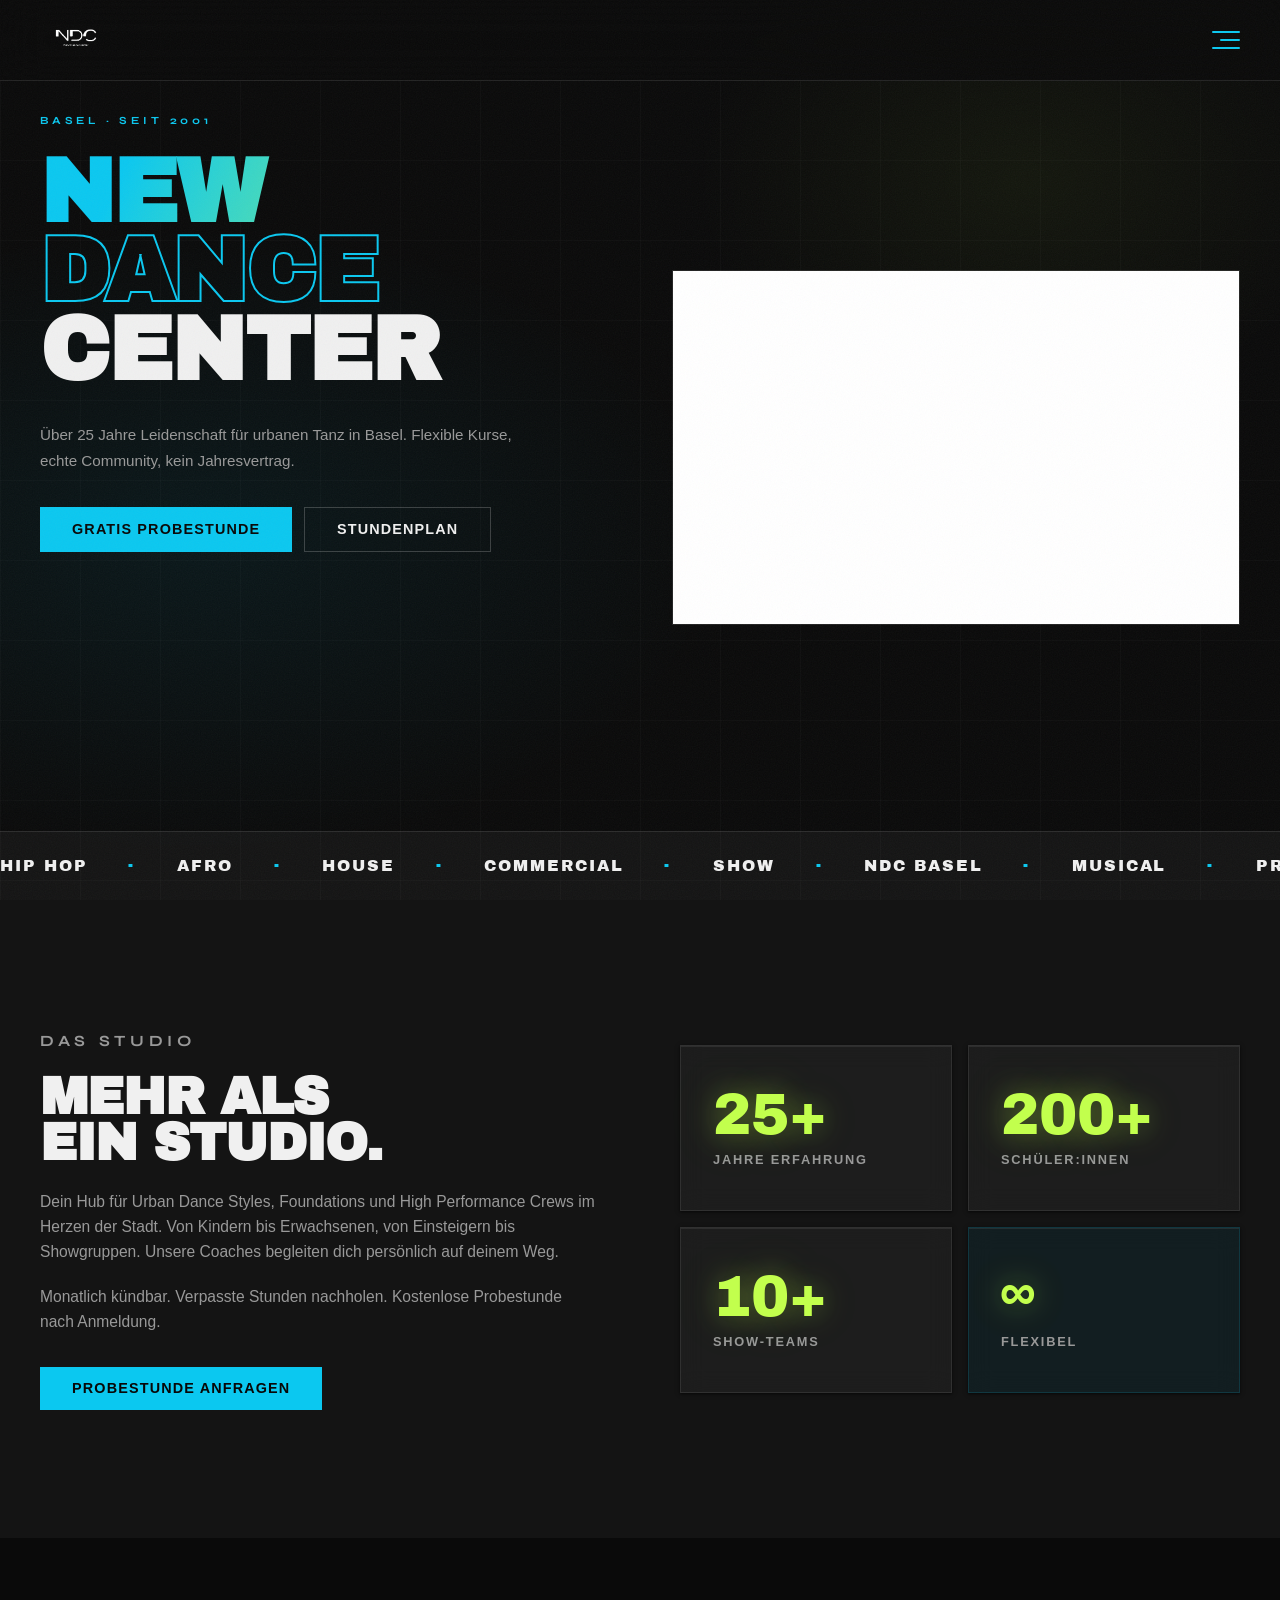
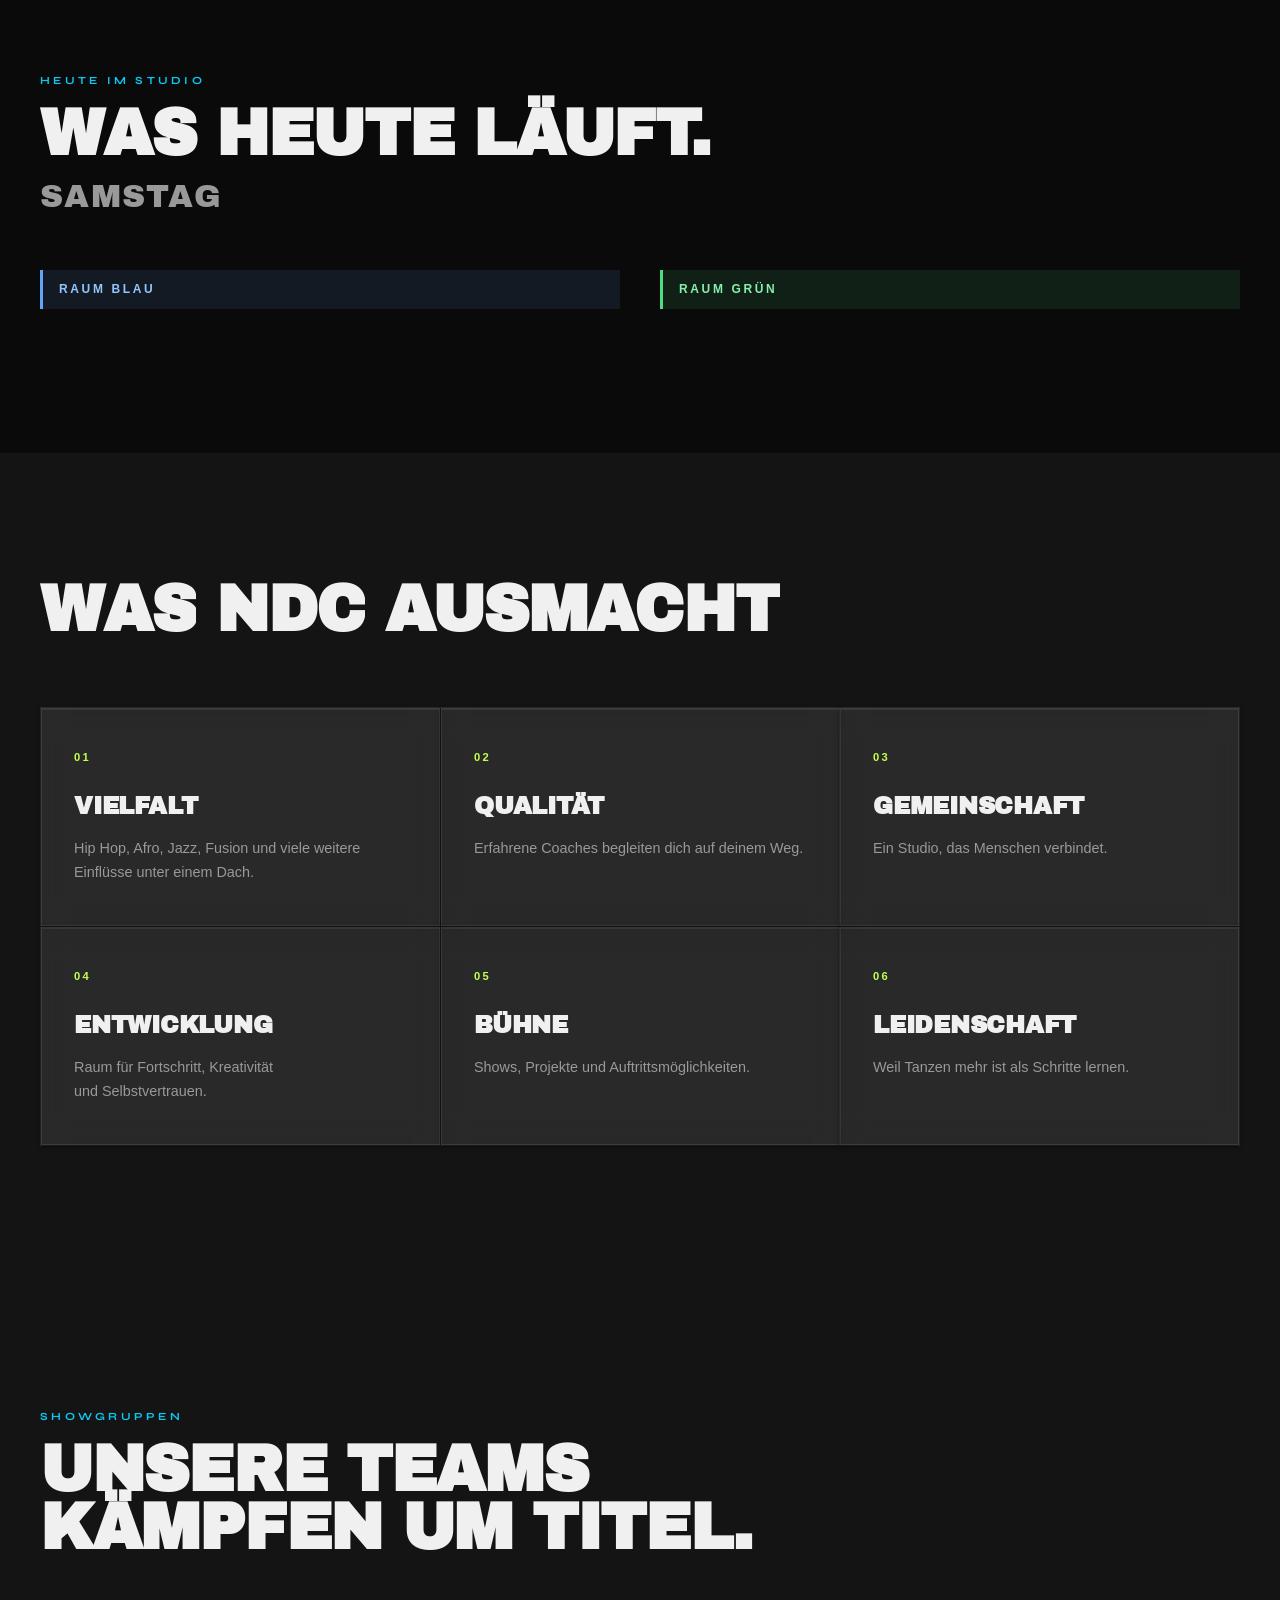
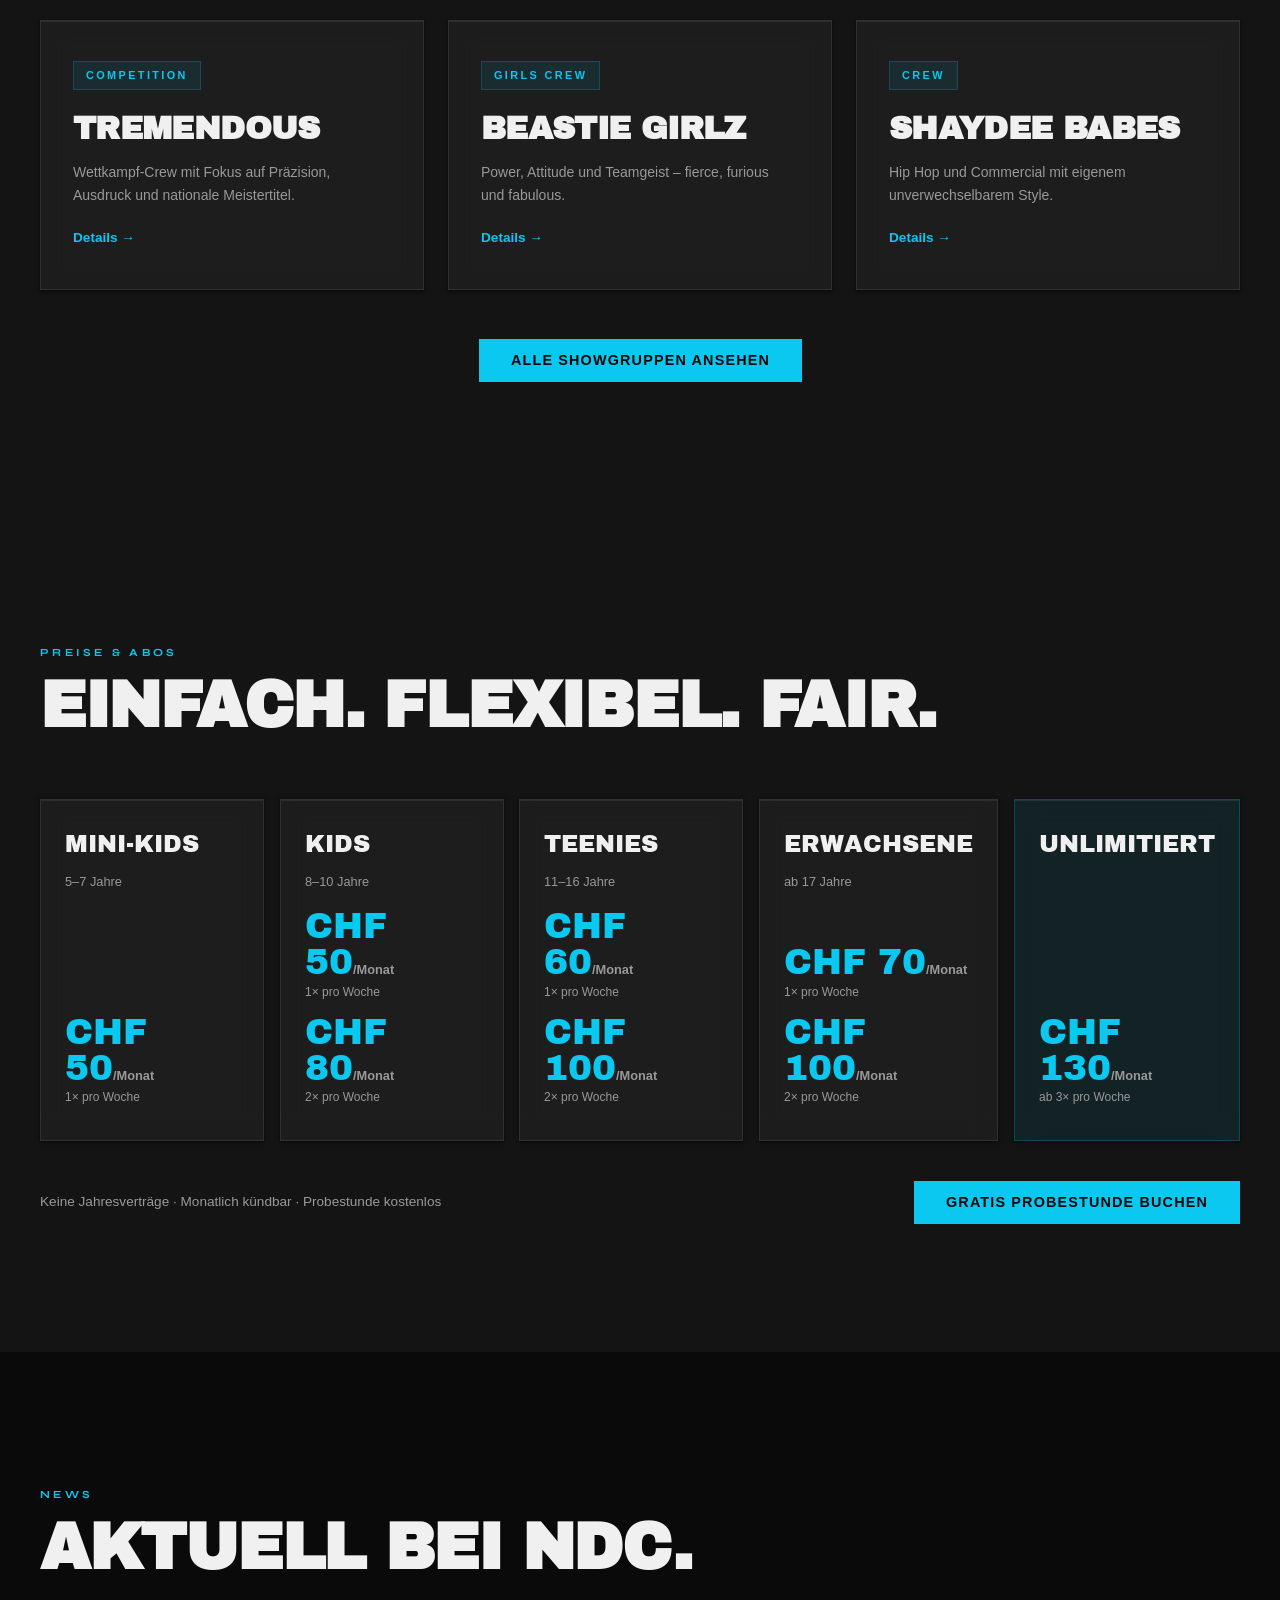
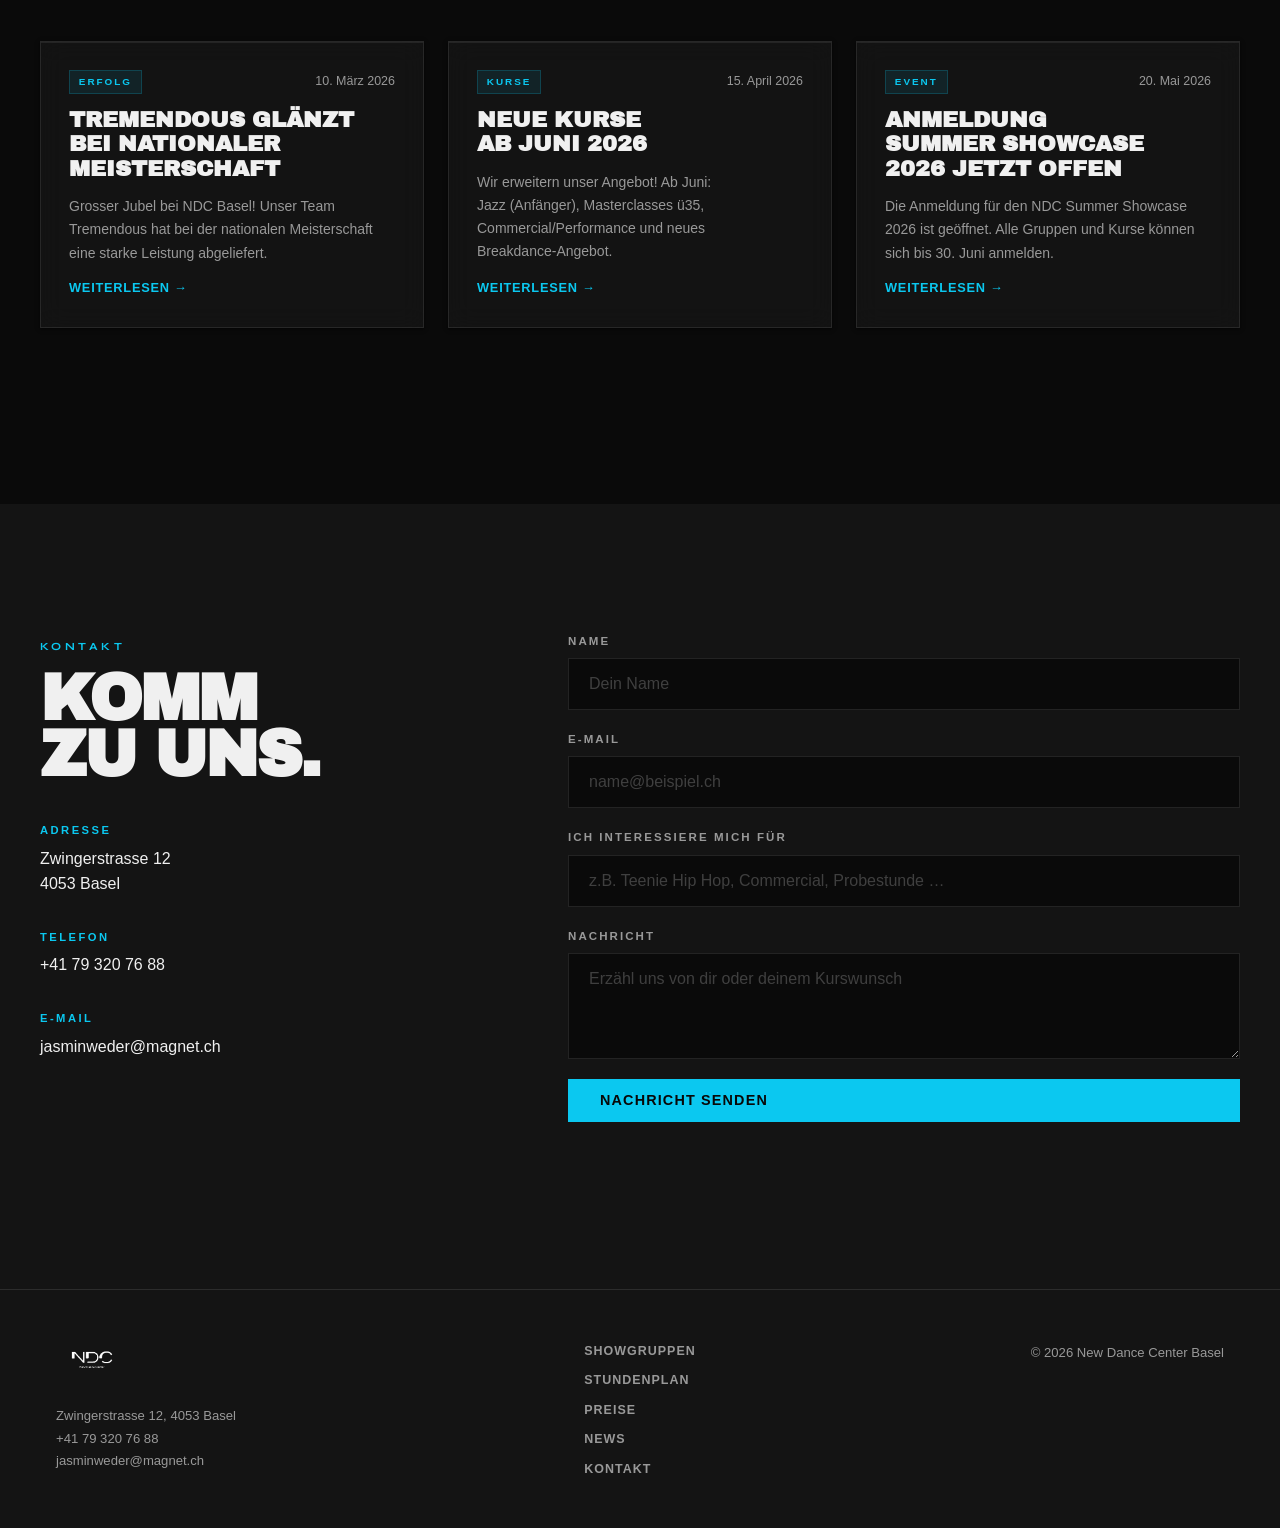
==== commit 5f70b689: "Font system: Archivo Black + Helvetica Neue + Syne - Archivo Black: display headings (unchanged, res" ====
--- a/index.html
+++ b/index.html
@@ -8,7 +8,7 @@
   <title>NDC Basel | New Dance Center</title>
   <link rel="preconnect" href="https://fonts.googleapis.com">
   <link rel="preconnect" href="https://fonts.gstatic.com" crossorigin>
-  <link href="https://fonts.googleapis.com/css2?family=Syne:wght@400;500;600;700;800&display=swap" rel="stylesheet">
+  <link href="https://fonts.googleapis.com/css2?family=Archivo+Black&family=Syne:wght@400;600;700&display=swap" rel="stylesheet">
   <link rel="stylesheet" href="styles/style.css">
 </head>
 <body>
--- a/styles/style.css
+++ b/styles/style.css
@@ -1,4 +1,4 @@
-@import url('https://fonts.googleapis.com/css2?family=Syne:wght@400;500;600;700;800&display=swap');
+@import url('https://fonts.googleapis.com/css2?family=Archivo+Black&family=Syne:wght@400;600;700&display=swap');
 
 :root {
   --bg:            #0a0a0a;
@@ -11,8 +11,8 @@
   --text:          #f0f0f0;
   --muted:         #999999;
   --border:        rgba(255, 255, 255, 0.1);
-  --font-display: 'Syne', system-ui, sans-serif;
-  --font-body:    'Syne', system-ui, sans-serif;
+  --font-display: 'Archivo Black', Impact, sans-serif;
+  --font-body:    'Helvetica Neue', Helvetica, Arial, sans-serif;
   --font-accent:  'Syne', system-ui, sans-serif;
   /* room colours */
   --room-blau:   #60A5FA;
@@ -266,7 +266,7 @@
 }
 
 .menu-nav a {
-  font-family: var(--font-display); font-weight: 800;
+  font-family: var(--font-display);
   font-size: clamp(2.8rem, 7vw, 7rem);
   line-height: 1.05;
   letter-spacing: -0.02em;
@@ -337,7 +337,7 @@
 .section-sub { color: var(--muted); font-size: 0.95rem; margin-top: 0.75rem; }
 
 .section-header h2 {
-  font-family: var(--font-display); font-weight: 800;
+  font-family: var(--font-display);
   font-size: clamp(2.5rem, 5vw, 5rem);
   line-height: 0.9;
   letter-spacing: -0.02em;
@@ -450,7 +450,7 @@
 
 .title-line {
   display: block;
-  font-family: var(--font-display); font-weight: 800;
+  font-family: var(--font-display);
   font-size: clamp(3.5rem, 7vw, 8rem);
   line-height: 0.88; letter-spacing: -0.02em; text-transform: uppercase;
 }
@@ -503,7 +503,7 @@
   display: flex; align-items: center; justify-content: center;
   background: var(--surface);
   color: var(--muted);
-  font-family: var(--font-display); font-weight: 800;
+  font-family: var(--font-display);
   font-size: 1.5rem; letter-spacing: 0.3em;
 }
 
@@ -525,7 +525,7 @@
 }
 
 .ticker-track span {
-  font-family: var(--font-display); font-weight: 800;
+  font-family: var(--font-display);
   font-size: 1rem; letter-spacing: 0.12em; text-transform: uppercase; color: var(--text);
 }
 
@@ -540,7 +540,7 @@
 .studio-grid { display: grid; grid-template-columns: 1fr 1fr; gap: 5rem; align-items: center; }
 
 .studio-copy h2 {
-  font-family: var(--font-display); font-weight: 800;
+  font-family: var(--font-display);
   font-size: clamp(2.5rem, 4vw, 4.5rem);
   line-height: 0.9; letter-spacing: -0.02em; text-transform: uppercase;
   margin-bottom: 1.5rem;
@@ -568,7 +568,7 @@
 .accent-card { background: rgba(11,200,240,0.06); border-color: rgba(11,200,240,0.15); }
 
 .stat-num {
-  font-family: var(--font-display); font-weight: 800;
+  font-family: var(--font-display);
   font-size: clamp(3rem, 4.5vw, 4.5rem); line-height: 1;
   color: var(--highlight);
   text-shadow: 0 0 30px rgba(194,255,77,0.35), 0 0 60px rgba(194,255,77,0.15);
@@ -611,13 +611,13 @@
 .style-card:hover::after { transform: scaleX(1); }
 
 .style-num {
-  display: block; font-family: var(--font-display); font-weight: 800;
+  display: block; font-family: var(--font-display);
   font-size: 4.5rem; line-height: 1;
   color: rgba(255,255,255,0.05); margin-bottom: 0.75rem;
 }
 
 .style-card h3 {
-  font-family: var(--font-display); font-weight: 800;
+  font-family: var(--font-display);
   font-size: 1.6rem; letter-spacing: -0.01em;
   text-transform: uppercase; color: var(--text); margin-bottom: 0.75rem;
 }
@@ -629,7 +629,7 @@
 .pillars-section { background: var(--surface); }
 
 .pillars-heading {
-  font-family: var(--font-display); font-weight: 800;
+  font-family: var(--font-display);
   font-size: clamp(2.5rem, 5vw, 5rem);
   line-height: 0.9;
   letter-spacing: -0.02em;
@@ -683,7 +683,7 @@
 }
 
 .pillar-title {
-  font-family: var(--font-display); font-weight: 800;
+  font-family: var(--font-display);
   font-size: 1.5rem; letter-spacing: -0.01em;
   text-transform: uppercase; color: var(--text);
   margin-bottom: 0.75rem;
@@ -725,7 +725,7 @@
 }
 
 .crew-card h3 {
-  font-family: var(--font-display); font-weight: 800;
+  font-family: var(--font-display);
   font-size: clamp(2rem, 2.5vw, 2.75rem);
   letter-spacing: -0.02em; text-transform: uppercase;
   color: var(--text); margin-bottom: 1rem; line-height: 0.95;
@@ -742,13 +742,13 @@
 .heute-header { margin-bottom: 3rem; }
 
 .heute-header h2 {
-  font-family: var(--font-display); font-weight: 800;
+  font-family: var(--font-display);
   font-size: clamp(2.5rem, 5vw, 5rem);
   line-height: 0.9; letter-spacing: -0.02em; text-transform: uppercase; margin-bottom: 0.5rem;
 }
 
 .heute-day-name {
-  font-family: var(--font-display); font-weight: 800;
+  font-family: var(--font-display);
   font-size: clamp(1.25rem, 2.5vw, 2rem);
   letter-spacing: 0.04em; text-transform: uppercase; color: var(--muted);
 }
@@ -756,7 +756,7 @@
 .heute-empty { padding: 4rem 0; text-align: center; }
 
 .heute-empty-title {
-  font-family: var(--font-display); font-weight: 800; font-size: 2rem;
+  font-family: var(--font-display); font-size: 2rem;
   text-transform: uppercase; color: var(--muted); margin-bottom: 0.5rem;
 }
 
@@ -813,7 +813,7 @@
   flex-shrink: 0; width: 72px; height: 72px; border-radius: 50%;
   background: rgba(255,255,255,0.06); border: 1px solid rgba(255,255,255,0.1);
   display: flex; align-items: center; justify-content: center;
-  font-family: var(--font-display); font-weight: 800; font-size: 1rem; color: var(--muted);
+  font-family: var(--font-display); font-size: 1rem; color: var(--muted);
   overflow: hidden;
 }
 .teacher-avatar img {
@@ -829,7 +829,7 @@
 }
 
 .card-name {
-  font-family: var(--font-display); font-weight: 800;
+  font-family: var(--font-display);
   font-size: 1.15rem; letter-spacing: -0.01em;
   text-transform: uppercase; color: var(--text); line-height: 1.1;
 }
@@ -890,7 +890,7 @@
 }
 
 .preis-label {
-  font-family: var(--font-display); font-weight: 800;
+  font-family: var(--font-display);
   font-size: 1.5rem; text-transform: uppercase; color: var(--text); line-height: 1;
 }
 
@@ -903,7 +903,7 @@
 .preis-option { display: block; }
 
 .preis-chf {
-  font-family: var(--font-display); font-weight: 800;
+  font-family: var(--font-display);
   font-size: 2.25rem; line-height: 1; color: var(--accent);
 }
 
@@ -977,7 +977,7 @@
 .news-date { font-size: 0.78rem; color: var(--muted); }
 
 .news-title {
-  font-family: var(--font-display); font-weight: 800;
+  font-family: var(--font-display);
   font-size: 1.4rem; line-height: 1.1;
   text-transform: uppercase; color: var(--text);
 }
@@ -1046,7 +1046,7 @@
 .contact-grid { display: grid; grid-template-columns: 1fr 1.5fr; gap: 5rem; align-items: start; }
 
 .contact-info h2 {
-  font-family: var(--font-display); font-weight: 800;
+  font-family: var(--font-display);
   font-size: clamp(3rem, 5vw, 6rem); line-height: 0.87;
   letter-spacing: -0.03em; text-transform: uppercase; margin-bottom: 2.5rem;
 }
@@ -1156,7 +1156,7 @@
 .page-hero .container { position: relative; z-index: 1; }
 
 .page-hero h1 {
-  font-family: var(--font-display); font-weight: 800;
+  font-family: var(--font-display);
   font-size: clamp(3.5rem, 9vw, 9rem);
   line-height: 0.88; letter-spacing: -0.03em; text-transform: uppercase;
   margin-bottom: 1rem;
@@ -1183,7 +1183,7 @@
 .about-block { margin-bottom: 3rem; }
 
 .about-block h3 {
-  font-family: var(--font-display); font-weight: 800;
+  font-family: var(--font-display);
   font-size: clamp(1.5rem, 2.5vw, 2.5rem);
   text-transform: uppercase; letter-spacing: -0.01em;
   margin-bottom: 1rem; color: var(--text);
@@ -1206,7 +1206,7 @@
 }
 
 .value-card h4 {
-  font-family: var(--font-display); font-weight: 800; font-size: 1.1rem;
+  font-family: var(--font-display); font-size: 1.1rem;
   text-transform: uppercase; margin-bottom: 0.5rem; color: var(--text);
 }
 
@@ -1238,7 +1238,7 @@
 .crew-full-card:active { transform: scale(0.98); transition-duration: var(--dur-fast); }
 
 .crew-full-card h3 {
-  font-family: var(--font-display); font-weight: 800;
+  font-family: var(--font-display);
   font-size: clamp(1.75rem, 2.5vw, 2.5rem);
   text-transform: uppercase; letter-spacing: -0.02em;
   color: var(--text); margin-bottom: 0.75rem; line-height: 1;
@@ -1272,7 +1272,7 @@
 .crew-detail-grid { display: grid; grid-template-columns: 1fr 1fr; gap: 5rem; align-items: start; }
 
 .crew-detail-copy h2 {
-  font-family: var(--font-display); font-weight: 800;
+  font-family: var(--font-display);
   font-size: clamp(2rem, 4vw, 4rem);
   text-transform: uppercase; letter-spacing: -0.02em; margin-bottom: 2rem;
 }
@@ -1334,7 +1334,7 @@
   width: calc(100% + 3rem); margin: -2rem -1.5rem 1.5rem;
   aspect-ratio: 4/5; overflow: hidden; background: rgba(255,255,255,0.06);
   display: flex; align-items: center; justify-content: center;
-  font-family: var(--font-display); font-weight: 800; font-size: 3rem; color: rgba(255,255,255,0.2);
+  font-family: var(--font-display); font-size: 3rem; color: rgba(255,255,255,0.2);
   letter-spacing: -0.02em; font-weight: 900; text-transform: uppercase;
 }
 .teacher-card-photo img {
@@ -1349,7 +1349,7 @@
 }
 
 .teacher-name {
-  font-family: var(--font-display); font-weight: 800;
+  font-family: var(--font-display);
   font-size: 1.25rem; text-transform: uppercase;
   letter-spacing: -0.01em; color: var(--text); margin-bottom: 0.3rem; line-height: 1.1;
 }
@@ -1392,7 +1392,7 @@
   width: 100%; aspect-ratio: 3/4; max-height: 340px;
   background: rgba(255,255,255,0.06); border: 1px solid rgba(11,200,240,0.2);
   display: flex; align-items: center; justify-content: center;
-  font-family: var(--font-display); font-weight: 800; font-size: 4rem; color: rgba(255,255,255,0.15);
+  font-family: var(--font-display); font-size: 4rem; color: rgba(255,255,255,0.15);
   overflow: hidden; margin-bottom: 0.5rem;
 }
 .teacher-avatar-xl img {
@@ -1400,7 +1400,7 @@
 }
 
 .teacher-profile-name {
-  font-family: var(--font-display); font-weight: 800; font-size: 1.6rem;
+  font-family: var(--font-display); font-size: 1.6rem;
   text-transform: uppercase; letter-spacing: -0.01em; color: var(--text); line-height: 1.1;
 }
 
@@ -1410,7 +1410,7 @@
 }
 
 .teacher-detail-copy h2 {
-  font-family: var(--font-display); font-weight: 800;
+  font-family: var(--font-display);
   font-size: clamp(2rem, 3.5vw, 3.5rem);
   text-transform: uppercase; letter-spacing: -0.02em; margin-bottom: 1.5rem;
 }
@@ -1430,7 +1430,7 @@
 }
 
 .splan-day-name {
-  font-family: var(--font-display); font-weight: 800;
+  font-family: var(--font-display);
   font-size: clamp(1.75rem, 3vw, 3rem);
   text-transform: uppercase; letter-spacing: -0.01em; color: var(--text);
 }
@@ -1489,7 +1489,7 @@
 }
 
 .event-day {
-  font-family: var(--font-display); font-weight: 800; font-size: 2.25rem;
+  font-family: var(--font-display); font-size: 2.25rem;
   line-height: 1; color: var(--accent);
 }
 
@@ -1512,7 +1512,7 @@
 .event-type-badge.popup       { background: rgba(251,191,36,0.1); color: #FCD34D; border: 1px solid rgba(251,191,36,0.2); }
 
 .event-title {
-  font-family: var(--font-display); font-weight: 800; font-size: 1.3rem;
+  font-family: var(--font-display); font-size: 1.3rem;
   text-transform: uppercase; letter-spacing: -0.01em;
   color: var(--text); margin-bottom: 0.5rem; line-height: 1.1;
 }
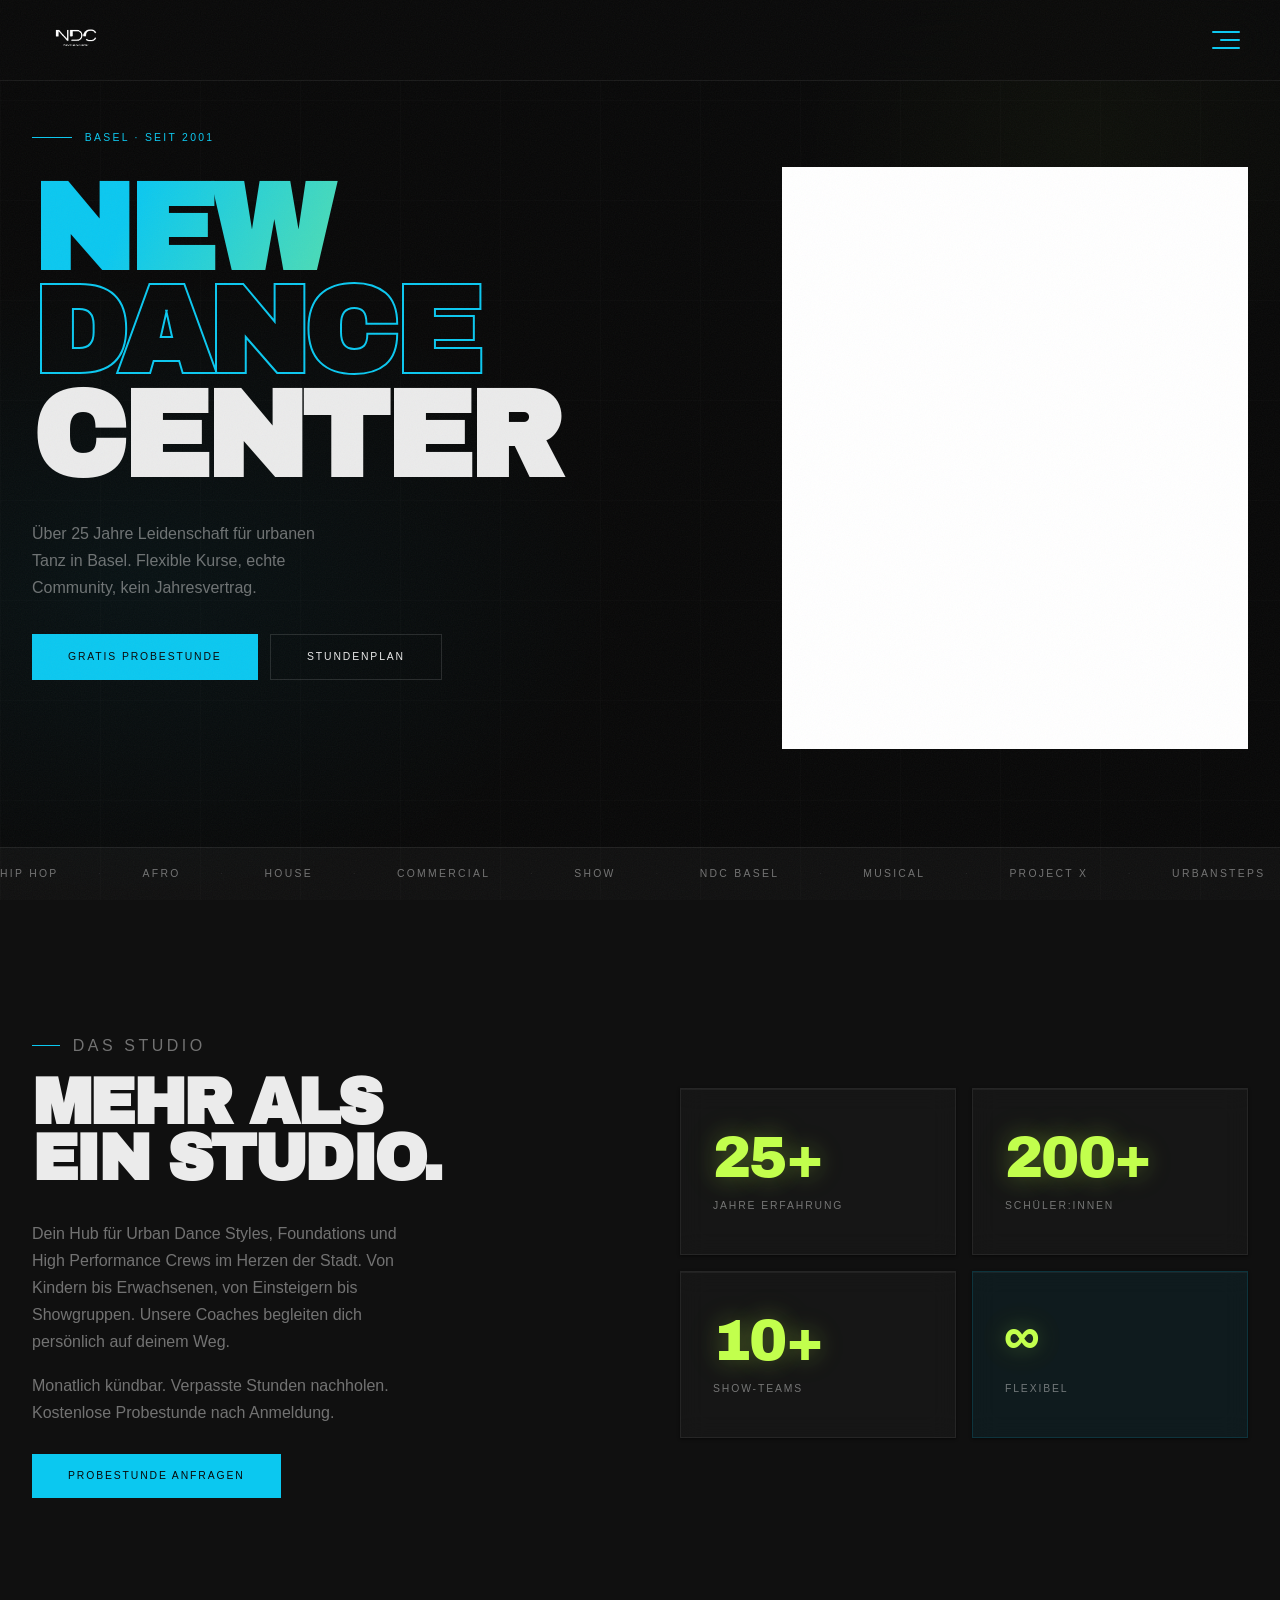
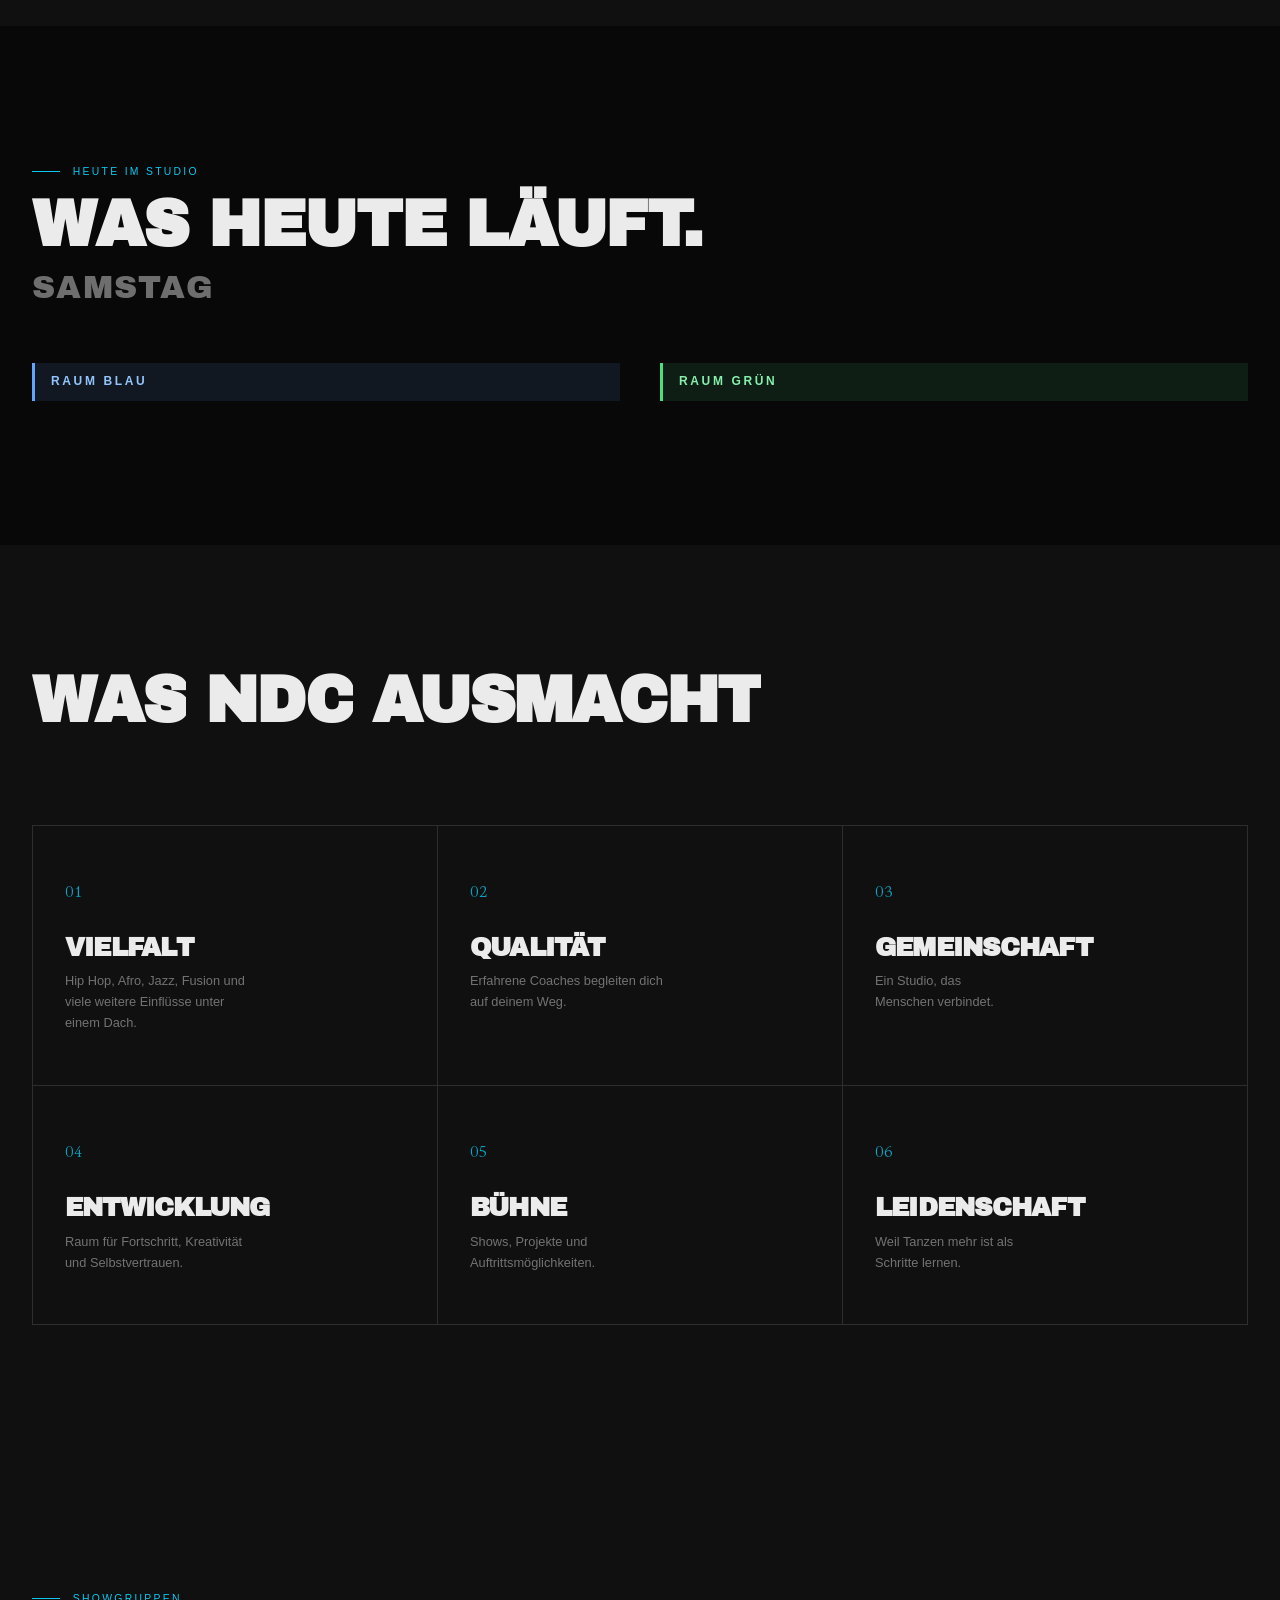
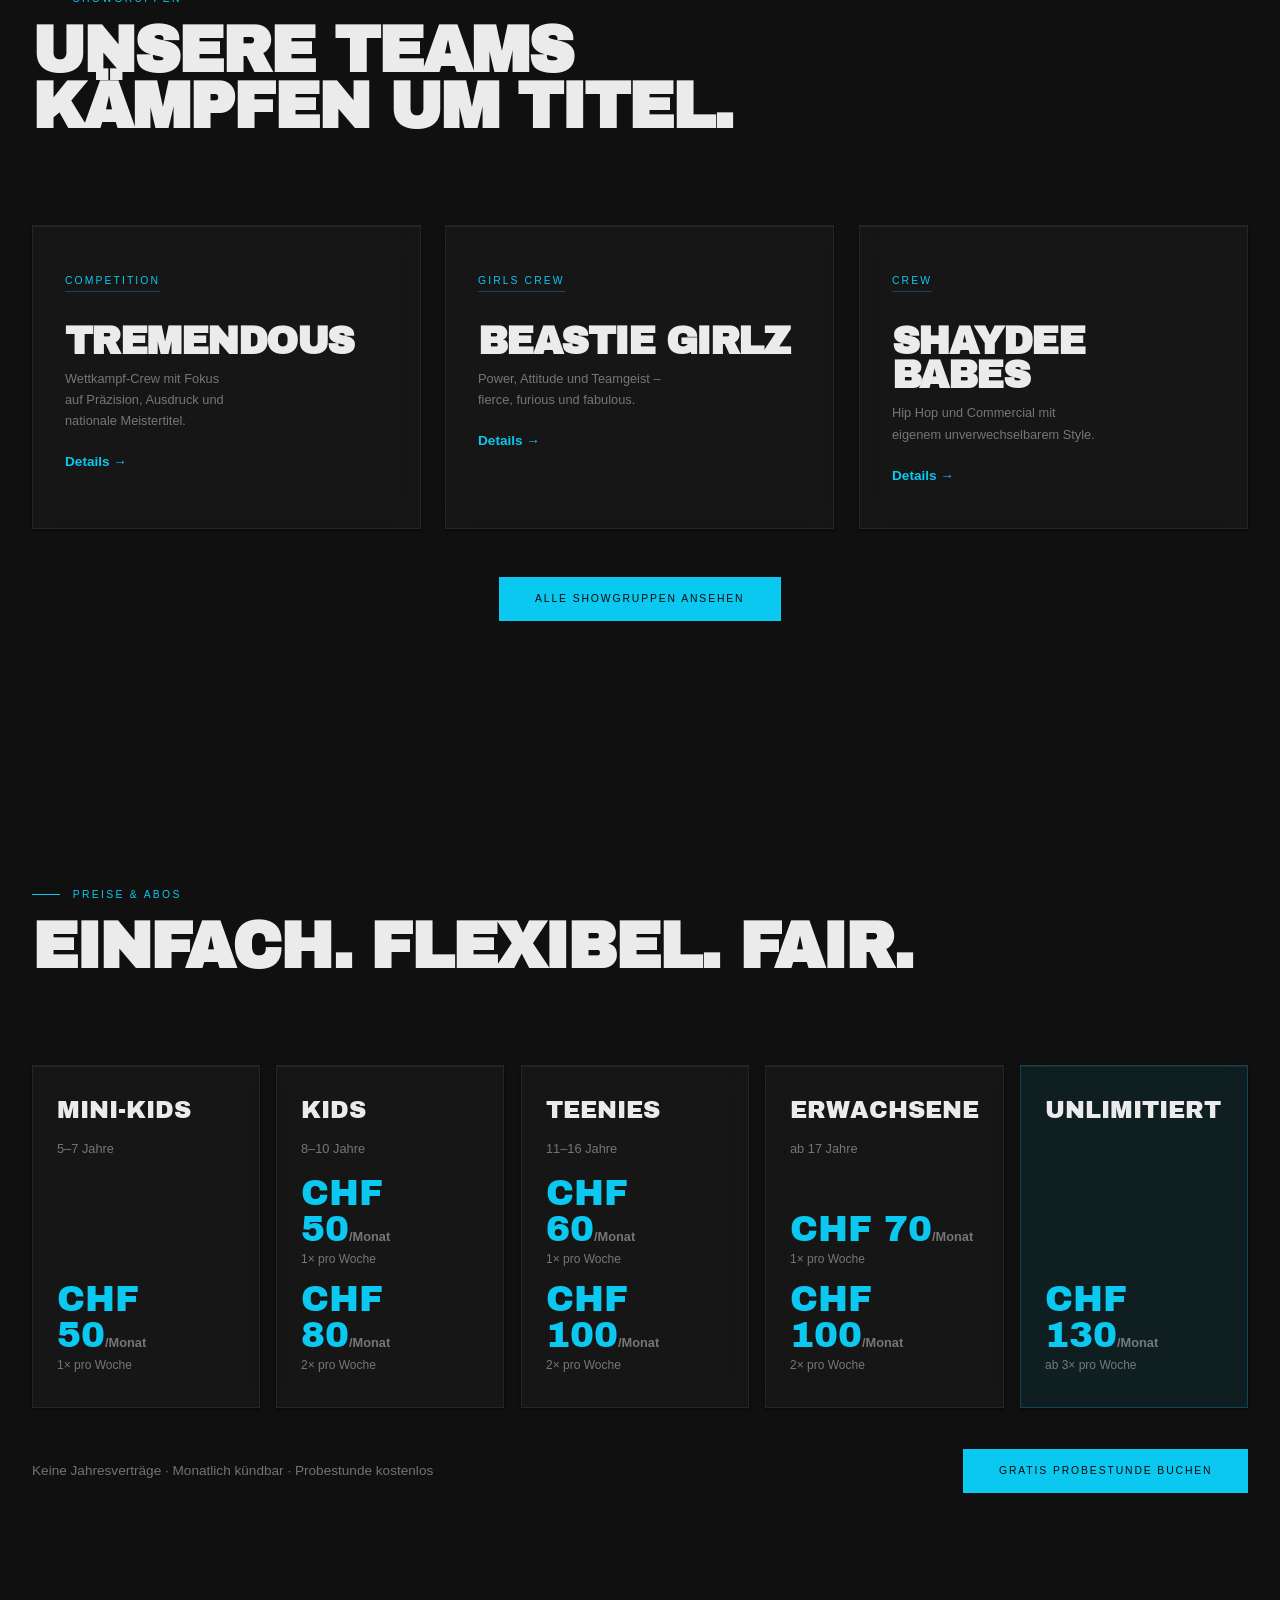
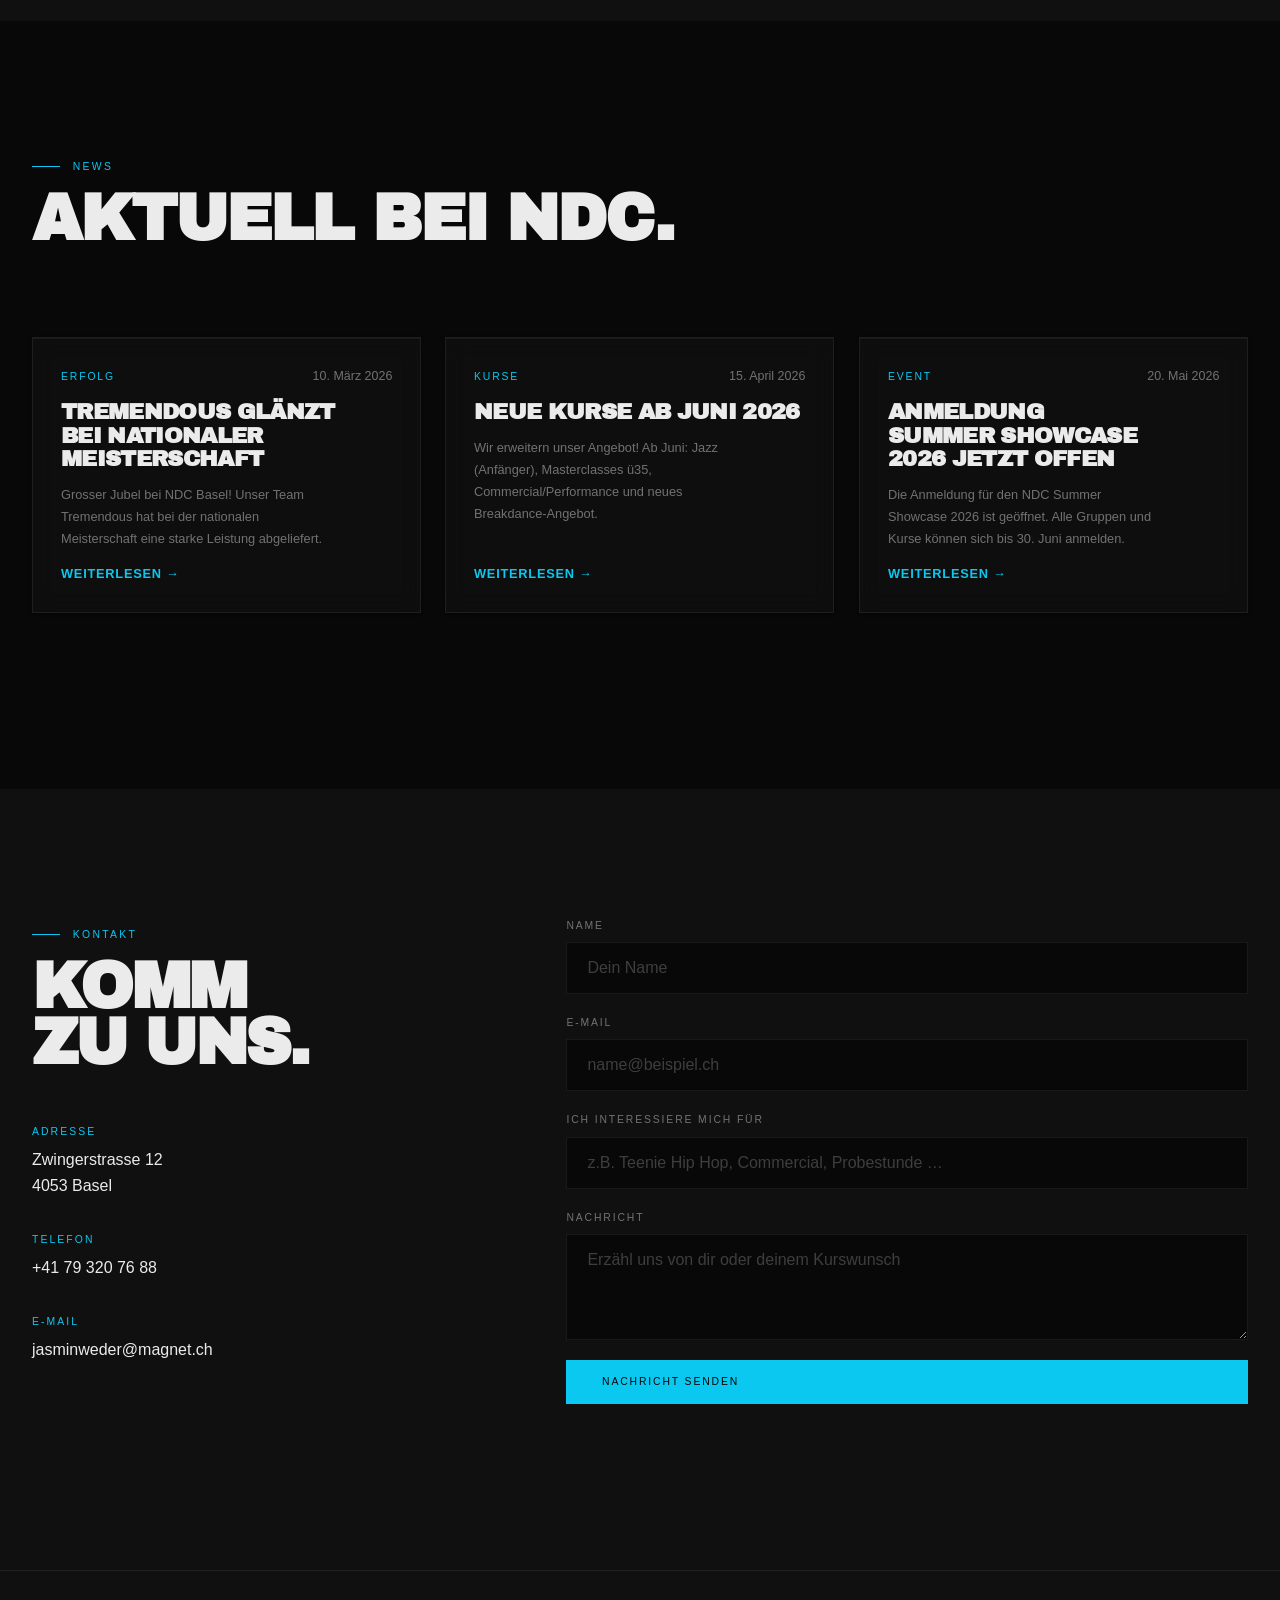
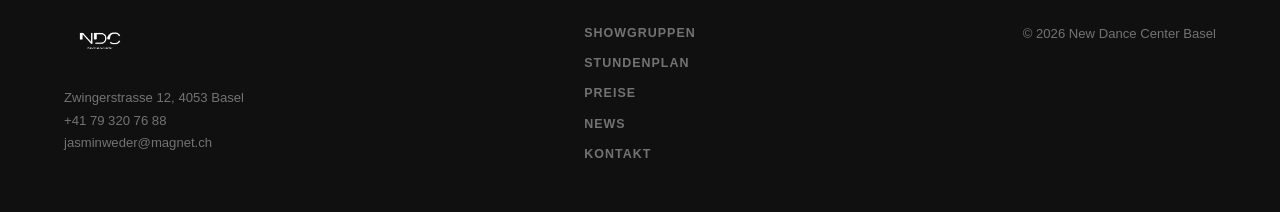
==== commit c6ae1306: "Awwwards redesign: full design system, Hina Mincho editorial moments, fluid type scale, Swiss pillar" ====
--- a/index.html
+++ b/index.html
@@ -8,7 +8,7 @@
   <title>NDC Basel | New Dance Center</title>
   <link rel="preconnect" href="https://fonts.googleapis.com">
   <link rel="preconnect" href="https://fonts.gstatic.com" crossorigin>
-  <link href="https://fonts.googleapis.com/css2?family=Archivo+Black&family=Syne:wght@400;600;700&display=swap" rel="stylesheet">
+  <link href="https://fonts.googleapis.com/css2?family=Archivo+Black&family=Hina+Mincho&display=swap" rel="stylesheet">
   <link rel="stylesheet" href="styles/style.css">
 </head>
 <body>
--- a/styles/style.css
+++ b/styles/style.css
@@ -1,38 +1,77 @@
-@import url('https://fonts.googleapis.com/css2?family=Archivo+Black&family=Syne:wght@400;600;700&display=swap');
+@import url('https://fonts.googleapis.com/css2?family=Archivo+Black&family=Hina+Mincho&display=swap');
+
+/* Rumonds — drop woff2/woff files into /fonts/ to activate */
+@font-face {
+  font-family: 'Rumonds';
+  src: url('../fonts/Rumonds.woff2') format('woff2'),
+       url('../fonts/Rumonds.woff') format('woff');
+  font-weight: 700; font-style: normal; font-display: swap;
+}
 
 :root {
-  --bg:            #0a0a0a;
-  --surface:       #141414;
+  /* ── Colours ──────────────────────────────────────────────── */
+  --bg:            #080808;
+  --surface:       #101010;
+  --surface-2:     #161616;
   --accent:        #0BC8F0;
-  --accent-dim:    rgba(11, 200, 240, 0.09);
-  --accent-glow:   rgba(11, 200, 240, 0.28);
-  --accent-active: #a8c698;
+  --accent-dim:    rgba(11, 200, 240, 0.07);
+  --accent-glow:   rgba(11, 200, 240, 0.22);
   --highlight:     #C2FF4D;
-  --text:          #f0f0f0;
-  --muted:         #999999;
-  --border:        rgba(255, 255, 255, 0.1);
-  --font-display: 'Archivo Black', Impact, sans-serif;
+  --text:          #EBEBEB;
+  --muted:         rgba(235,235,235,0.45);
+  --border:        rgba(255, 255, 255, 0.07);
+  --border-strong: rgba(255, 255, 255, 0.13);
+
+  /* ── Typography ───────────────────────────────────────────── */
+  --font-display: 'Rumonds', 'Archivo Black', Impact, sans-serif;
   --font-body:    'Helvetica Neue', Helvetica, Arial, sans-serif;
-  --font-accent:  'Syne', system-ui, sans-serif;
-  /* room colours */
+  --font-serif:   'Hina Mincho', Georgia, 'Times New Roman', serif;
+  --font-accent:  'Helvetica Neue', Helvetica, Arial, sans-serif;
+
+  /* ── Type scale (fluid) ───────────────────────────────────── */
+  --text-xs:    clamp(0.65rem, 0.75vw, 0.72rem);
+  --text-sm:    clamp(0.8rem, 1vw, 0.875rem);
+  --text-base:  clamp(1rem, 1.2vw, 1.125rem);
+  --text-md:    clamp(1.125rem, 1.5vw, 1.375rem);
+  --text-lg:    clamp(1.5rem, 2.5vw, 2.25rem);
+  --text-xl:    clamp(2rem, 4vw, 4rem);
+  --text-2xl:   clamp(2.5rem, 5vw, 5.5rem);
+  --text-hero:  clamp(4.5rem, 9.5vw, 10.5rem);
+
+  /* ── Spacing scale (fluid) ───────────────────────────────── */
+  --space-xs:   clamp(0.25rem, 0.4vw, 0.4rem);
+  --space-sm:   clamp(0.5rem, 0.75vw, 0.75rem);
+  --space-md:   clamp(0.875rem, 1.25vw, 1.25rem);
+  --space-lg:   clamp(1.5rem, 2.5vw, 2.5rem);
+  --space-xl:   clamp(2.5rem, 4vw, 4.5rem);
+  --space-2xl:  clamp(4rem, 7vw, 8rem);
+  --space-3xl:  clamp(6rem, 10vw, 11rem);
+
+  /* ── Easing ──────────────────────────────────────────────── */
+  --spring:     cubic-bezier(0.16, 1, 0.3, 1);
+  --spring-in:  cubic-bezier(0.4, 0, 0.2, 1);
+  --bounce:     cubic-bezier(0.34, 1.56, 0.64, 1);
+  --ease-out:   cubic-bezier(0.22, 1, 0.36, 1);
+
+  /* ── Timing ──────────────────────────────────────────────── */
+  --dur-fast:   120ms;
+  --dur-mid:    260ms;
+  --dur-slow:   550ms;
+
+  /* ── Elevation ───────────────────────────────────────────── */
+  --shadow-sm:  0 1px 3px rgba(0,0,0,0.4), 0 1px 2px rgba(0,0,0,0.25);
+  --shadow-md:  0 4px 16px rgba(0,0,0,0.5), 0 2px 4px rgba(0,0,0,0.28);
+  --shadow-lg:  0 12px 40px rgba(0,0,0,0.6), 0 4px 10px rgba(0,0,0,0.32);
+  --shadow-xl:  0 28px 72px rgba(0,0,0,0.75), 0 8px 20px rgba(0,0,0,0.4);
+
+  /* ── Glass ───────────────────────────────────────────────── */
+  --glass-bg:     rgba(255,255,255,0.028);
+  --glass-border: rgba(255,255,255,0.065);
+  --glass-shine:  inset 0 1px 0 rgba(255,255,255,0.05);
+
+  /* ── Room colours ────────────────────────────────────────── */
   --room-blau:   #60A5FA;
   --room-gruen:  #4ADE80;
-  /* ── Emil Kowalski easing ── */
-  --spring:      cubic-bezier(0.16, 1, 0.3, 1);   /* spring out  */
-  --spring-in:   cubic-bezier(0.4, 0, 0.2, 1);    /* quick in    */
-  --bounce:      cubic-bezier(0.34, 1.56, 0.64, 1); /* overshoot  */
-  --dur-fast:    150ms;
-  --dur-mid:     280ms;
-  --dur-slow:    600ms;
-  /* ── elevation ── */
-  --shadow-sm:  0 1px 4px rgba(0,0,0,0.5), 0 1px 2px rgba(0,0,0,0.3);
-  --shadow-md:  0 4px 20px rgba(0,0,0,0.55), 0 2px 6px rgba(0,0,0,0.3);
-  --shadow-lg:  0 16px 48px rgba(0,0,0,0.65), 0 4px 12px rgba(0,0,0,0.4);
-  --shadow-xl:  0 32px 80px rgba(0,0,0,0.8), 0 8px 24px rgba(0,0,0,0.5);
-  /* ── glass ── */
-  --glass-bg:     rgba(255,255,255,0.04);
-  --glass-border: rgba(255,255,255,0.09);
-  --glass-shine:  inset 0 1px 0 rgba(255,255,255,0.08);
 }
 
 *, *::before, *::after { box-sizing: border-box; margin: 0; padding: 0; }
@@ -47,11 +86,12 @@
   background: var(--bg);
   color: var(--text);
   font-family: var(--font-body);
-  line-height: 1.6;
+  line-height: 1.65;
   overflow-x: hidden;
   -webkit-font-smoothing: antialiased;
   -moz-osx-font-smoothing: grayscale;
   text-rendering: optimizeLegibility;
+  font-size: var(--text-base);
 }
 
 /* ── typography quality (Linear / Ghost / Framer principles) ── */
@@ -163,11 +203,11 @@
 /* ── LAYOUT ────────────────────────────────────────────────────── */
 
 .container {
-  width: min(1200px, calc(100% - 3rem));
+  width: min(1300px, calc(100% - var(--space-lg) * 2));
   margin: 0 auto;
 }
 
-.section { padding: 8rem 0; }
+.section { padding: var(--space-3xl) 0; }
 
 /* ── HEADER ────────────────────────────────────────────────── */
 
@@ -322,75 +362,82 @@
 /* ── EYEBROW & SECTION HEADER ──────────────────────────────── */
 
 .eyebrow {
-  display: inline-block;
-  font-family: var(--font-accent);
-  font-weight: 700;
-  font-size: 0.68rem;
-  letter-spacing: 0.3em;
+  display: inline-flex; align-items: center; gap: 0.8rem;
+  font-family: var(--font-body);
+  font-weight: 400;
+  font-size: var(--text-xs);
+  letter-spacing: 0.22em;
   text-transform: uppercase;
   color: var(--accent);
-  margin-bottom: 1rem;
-}
-
-.section-header { margin-bottom: 4rem; }
-
-.section-sub { color: var(--muted); font-size: 0.95rem; margin-top: 0.75rem; }
+  margin-bottom: var(--space-md);
+}
+.eyebrow::before {
+  content: '';
+  display: block; flex-shrink: 0;
+  width: 1.75rem; height: 1px;
+  background: var(--accent);
+}
+
+.section-header { margin-bottom: var(--space-2xl); }
+
+.section-sub { color: var(--muted); font-size: var(--text-base); margin-top: var(--space-sm); line-height: 1.65; max-width: 52ch; }
 
 .section-header h2 {
   font-family: var(--font-display);
-  font-size: clamp(2.5rem, 5vw, 5rem);
-  line-height: 0.9;
-  letter-spacing: -0.02em;
+  font-size: var(--text-2xl);
+  line-height: 0.88;
+  letter-spacing: -0.03em;
   text-transform: uppercase;
 }
 
 /* ── BUTTONS ───────────────────────────────────────────────── */
 
 .btn-primary {
-  display: inline-flex; align-items: center;
-  font-family: var(--font-body); font-weight: 700;
-  font-size: 0.9rem; letter-spacing: 0.08em; text-transform: uppercase;
+  display: inline-flex; align-items: center; gap: 0.6rem;
+  font-family: var(--font-body); font-weight: 400;
+  font-size: var(--text-xs); letter-spacing: 0.18em; text-transform: uppercase;
   background: var(--accent); color: #080808;
   border: none; border-radius: 0;
-  padding: 0.9rem 2rem; cursor: pointer; line-height: 1;
+  padding: 1.05rem 2.25rem; cursor: pointer; line-height: 1;
+  position: relative; overflow: hidden;
   transition: transform var(--dur-mid) var(--spring),
-              box-shadow var(--dur-mid) var(--spring),
-              background var(--dur-fast) var(--spring-in);
+              box-shadow var(--dur-mid) var(--spring);
   will-change: transform;
 }
-
+.btn-primary::after {
+  content: '';
+  position: absolute; inset: 0;
+  background: linear-gradient(105deg, transparent 38%, rgba(255,255,255,0.22) 50%, transparent 62%);
+  transform: translateX(-100%);
+  transition: transform 0.55s var(--ease-out);
+}
+.btn-primary:hover::after { transform: translateX(100%); }
 .btn-primary:hover {
-  transform: translateY(-3px);
-  box-shadow: 0 16px 40px var(--accent-glow);
-}
-
+  transform: translateY(-2px);
+  box-shadow: 0 10px 28px var(--accent-glow), 0 3px 8px rgba(0,0,0,0.3);
+}
 .btn-primary:active {
   transform: scale(0.97) translateY(0);
-  box-shadow: 0 4px 12px var(--accent-glow);
   transition-duration: var(--dur-fast);
 }
 
 .btn-ghost {
-  display: inline-flex; align-items: center;
-  font-family: var(--font-body); font-weight: 700;
-  font-size: 0.9rem; letter-spacing: 0.08em; text-transform: uppercase;
+  display: inline-flex; align-items: center; gap: 0.6rem;
+  font-family: var(--font-body); font-weight: 400;
+  font-size: var(--text-xs); letter-spacing: 0.18em; text-transform: uppercase;
   background: transparent; color: var(--text);
-  border: 1px solid rgba(255,255,255,0.2); border-radius: 0;
-  padding: 0.9rem 2rem; cursor: pointer; line-height: 1;
-  transition: border-color var(--dur-fast) var(--spring),
-              color var(--dur-fast) var(--spring),
-              transform var(--dur-mid) var(--spring),
-              box-shadow var(--dur-mid) var(--spring);
+  border: 1px solid var(--border-strong); border-radius: 0;
+  padding: 1.05rem 2.25rem; cursor: pointer; line-height: 1;
+  transition: border-color var(--dur-mid) var(--spring),
+              color var(--dur-mid) var(--spring),
+              transform var(--dur-mid) var(--spring);
   will-change: transform;
 }
-
 .btn-ghost:hover {
   border-color: var(--accent);
   color: var(--accent);
-  transform: translateY(-3px);
-  box-shadow: 0 8px 24px rgba(11,200,240,0.08);
-}
-
+  transform: translateY(-2px);
+}
 .btn-ghost:active {
   transform: scale(0.97);
   transition-duration: var(--dur-fast);
@@ -408,27 +455,27 @@
   content: '';
   position: absolute; inset: 0;
   background:
-    radial-gradient(ellipse 60% 50% at 15% 60%, rgba(11,200,240,0.07) 0%, transparent 70%),
-    radial-gradient(ellipse 40% 40% at 80% 20%, rgba(194,255,77,0.05) 0%, transparent 65%),
-    linear-gradient(rgba(255,255,255,0.018) 1px, transparent 1px),
-    linear-gradient(90deg, rgba(255,255,255,0.018) 1px, transparent 1px);
-  background-size: 100% 100%, 100% 100%, 80px 80px, 80px 80px;
+    radial-gradient(ellipse 55% 50% at 10% 65%, rgba(11,200,240,0.05) 0%, transparent 70%),
+    radial-gradient(ellipse 35% 40% at 85% 15%, rgba(194,255,77,0.03) 0%, transparent 65%),
+    linear-gradient(rgba(255,255,255,0.012) 1px, transparent 1px),
+    linear-gradient(90deg, rgba(255,255,255,0.012) 1px, transparent 1px);
+  background-size: 100% 100%, 100% 100%, 100px 100px, 100px 100px;
   pointer-events: none;
 }
 
 .hero-inner {
   flex: 1;
   display: grid;
-  grid-template-columns: 1fr 1fr;
+  grid-template-columns: 3fr 2fr;
   grid-template-rows: auto 1fr;
   grid-template-areas:
     "text  video"
     "meta  video";
-  column-gap: 4rem;
-  row-gap: 2rem;
+  column-gap: var(--space-xl);
+  row-gap: var(--space-lg);
   align-items: start;
-  padding-top: 7rem;
-  padding-bottom: 3rem;
+  padding-top: max(7.5rem, env(safe-area-inset-top) + 5rem);
+  padding-bottom: var(--space-xl);
 }
 
 .hero-text  { grid-area: text; }
@@ -436,11 +483,19 @@
 .hero-meta  { grid-area: meta; }
 
 .hero-eyebrow {
-  font-family: var(--font-accent);
-  font-weight: 700;
-  font-size: 0.68rem; letter-spacing: 0.35em; text-transform: uppercase;
-  color: var(--accent); margin-bottom: 1.5rem;
+  font-family: var(--font-body);
+  font-weight: 400;
+  font-size: var(--text-xs); letter-spacing: 0.22em; text-transform: uppercase;
+  color: var(--accent); margin-bottom: var(--space-lg);
+  display: inline-flex; align-items: center; gap: 0.8rem;
   animation: heroIn 0.8s var(--spring) 80ms both;
+}
+.hero-eyebrow::before {
+  content: '';
+  display: block; flex-shrink: 0;
+  width: 2.5rem; height: 1px;
+  background: var(--accent);
+  animation: heroIn 0.8s var(--spring) 0ms both;
 }
 
 .hero-title {
@@ -451,8 +506,8 @@
 .title-line {
   display: block;
   font-family: var(--font-display);
-  font-size: clamp(3.5rem, 7vw, 8rem);
-  line-height: 0.88; letter-spacing: -0.02em; text-transform: uppercase;
+  font-size: var(--text-hero);
+  line-height: 0.85; letter-spacing: -0.04em; text-transform: uppercase;
 }
 
 .title-line.solid { color: var(--text); }
@@ -467,12 +522,13 @@
 .hero-title .title-line:nth-child(2) { animation: heroIn 1s var(--spring) 330ms both; }
 .hero-title .title-line:nth-child(3) { animation: heroIn 1s var(--spring) 480ms both; }
 
-.hero-meta { max-width: 480px; }
+.hero-meta { max-width: 420px; }
 
 .hero-video { animation: heroIn 1.1s var(--spring) 260ms both; }
 
 .hero-desc {
-  color: var(--muted); font-size: 0.95rem; line-height: 1.75; margin-bottom: 2rem;
+  color: var(--muted); font-size: var(--text-base); line-height: 1.7;
+  margin-bottom: var(--space-lg); max-width: 36ch;
   animation: heroIn 0.9s var(--spring) 620ms both;
 }
 .hero-ctas {
@@ -484,9 +540,9 @@
 
 .hero-video {
   position: relative;
-  aspect-ratio: 16 / 10;
+  aspect-ratio: 4 / 5;
   overflow: hidden;
-  border: 1px solid var(--border);
+  background: var(--surface);
 }
 
 .hero-video video,
@@ -525,11 +581,12 @@
 }
 
 .ticker-track span {
-  font-family: var(--font-display);
-  font-size: 1rem; letter-spacing: 0.12em; text-transform: uppercase; color: var(--text);
-}
-
-.ticker-track .dot { color: var(--accent); font-size: 1.3rem; }
+  font-family: var(--font-body);
+  font-weight: 400;
+  font-size: var(--text-xs); letter-spacing: 0.22em; text-transform: uppercase; color: var(--muted);
+}
+
+.ticker-track .dot { color: var(--border-strong); font-size: 0.5rem; }
 
 @keyframes ticker { from { transform: translateX(0); } to { transform: translateX(-50%); } }
 
@@ -541,12 +598,12 @@
 
 .studio-copy h2 {
   font-family: var(--font-display);
-  font-size: clamp(2.5rem, 4vw, 4.5rem);
-  line-height: 0.9; letter-spacing: -0.02em; text-transform: uppercase;
-  margin-bottom: 1.5rem;
-}
-
-.studio-copy p { color: var(--muted); font-size: 0.975rem; margin-bottom: 1.25rem; max-width: 38rem; }
+  font-size: var(--text-2xl);
+  line-height: 0.88; letter-spacing: -0.04em; text-transform: uppercase;
+  margin-bottom: var(--space-lg);
+}
+
+.studio-copy p { color: var(--muted); font-size: var(--text-base); line-height: 1.7; margin-bottom: var(--space-md); max-width: 44ch; }
 .studio-copy .btn-primary { margin-top: 0.75rem; }
 
 .studio-stats {
@@ -569,16 +626,18 @@
 
 .stat-num {
   font-family: var(--font-display);
-  font-size: clamp(3rem, 4.5vw, 4.5rem); line-height: 1;
+  font-size: clamp(2.75rem, 4.5vw, 5rem); line-height: 1;
   color: var(--highlight);
-  text-shadow: 0 0 30px rgba(194,255,77,0.35), 0 0 60px rgba(194,255,77,0.15);
+  text-shadow: 0 0 24px rgba(194,255,77,0.28), 0 0 48px rgba(194,255,77,0.1);
+  letter-spacing: -0.03em;
 }
 
 .stat-num.counting { animation: numPop 0.65s var(--bounce) forwards; }
 
 .stat-label {
-  font-family: var(--font-body); font-weight: 700;
-  font-size: 0.8rem; letter-spacing: 0.14em; text-transform: uppercase; color: var(--muted);
+  font-family: var(--font-body); font-weight: 400;
+  font-size: var(--text-xs); letter-spacing: 0.18em; text-transform: uppercase; color: var(--muted);
+  margin-top: 0.25rem;
 }
 
 /* ── STYLES SECTION ────────────────────────────────────────── */
@@ -640,56 +699,51 @@
 .pillars-grid {
   display: grid;
   grid-template-columns: repeat(3, 1fr);
-  gap: 1px;
-  background: rgba(255,255,255,0.06);
-  border: 1px solid rgba(255,255,255,0.06);
+  gap: 0;
+  border-top: 1px solid var(--border-strong);
+  border-left: 1px solid var(--border-strong);
 }
 
 .pillar-card {
-  background: var(--glass-bg);
-  backdrop-filter: blur(12px); -webkit-backdrop-filter: blur(12px);
-  border: 1px solid var(--glass-border);
-  box-shadow: var(--glass-shine), var(--shadow-sm);
-  padding: 2.5rem 2rem;
+  background: transparent;
+  border: none;
+  border-right: 1px solid var(--border-strong);
+  border-bottom: 1px solid var(--border-strong);
+  box-shadow: none;
+  padding: var(--space-xl) var(--space-lg);
   position: relative; overflow: hidden;
-  transition: background var(--dur-mid) var(--spring),
-              border-color var(--dur-mid) var(--spring),
-              transform var(--dur-mid) var(--spring),
-              box-shadow var(--dur-mid) var(--spring);
-  will-change: transform;
+  transition: background var(--dur-mid) var(--spring);
   cursor: default;
 }
-
 .pillar-card::after {
   content: ''; position: absolute; bottom: 0; left: 0; right: 0;
-  height: 2px; background: var(--accent);
+  height: 1px; background: var(--accent);
   transform: scaleX(0); transform-origin: left;
-  transition: transform var(--dur-mid) var(--spring);
-}
-
-.pillar-card:hover {
-  background: rgba(11,200,240,0.05);
-  border-color: rgba(11,200,240,0.3);
-  transform: translateY(-4px);
-  box-shadow: var(--glass-shine), var(--shadow-md), 0 0 30px rgba(11,200,240,0.06);
-}
+  transition: transform var(--dur-slow) var(--spring);
+}
+.pillar-card:hover { background: rgba(255,255,255,0.02); }
 .pillar-card:hover::after { transform: scaleX(1); }
 
 .pillar-num {
   display: block;
-  font-family: var(--font-body); font-weight: 700;
-  font-size: 0.7rem; letter-spacing: 0.2em;
-  color: var(--highlight); margin-bottom: 1.25rem;
+  font-family: var(--font-serif);
+  font-size: 1rem; font-weight: 400;
+  letter-spacing: 0.05em;
+  color: var(--accent);
+  margin-bottom: var(--space-lg);
+  opacity: 0.8;
 }
 
 .pillar-title {
   font-family: var(--font-display);
-  font-size: 1.5rem; letter-spacing: -0.01em;
+  font-size: clamp(1.5rem, 2vw, 2rem);
+  letter-spacing: -0.03em;
   text-transform: uppercase; color: var(--text);
-  margin-bottom: 0.75rem;
-}
-
-.pillar-desc { font-size: 0.9rem; color: var(--muted); line-height: 1.65; }
+  margin-bottom: var(--space-sm);
+  line-height: 1;
+}
+
+.pillar-desc { font-size: var(--text-sm); color: var(--muted); line-height: 1.65; max-width: 28ch; }
 
 /* ── CREWS (main page) ─────────────────────────────────────── */
 
@@ -718,20 +772,20 @@
 }
 
 .crew-tag {
-  display: inline-block; font-family: var(--font-body); font-weight: 700;
-  font-size: 0.68rem; letter-spacing: 0.22em; text-transform: uppercase;
-  color: var(--accent); background: var(--accent-dim);
-  border: 1px solid rgba(11,200,240,0.2); padding: 0.3rem 0.75rem; margin-bottom: 1.5rem;
+  display: inline-block; font-family: var(--font-body); font-weight: 400;
+  font-size: var(--text-xs); letter-spacing: 0.2em; text-transform: uppercase;
+  color: var(--accent); border-bottom: 1px solid rgba(11,200,240,0.3);
+  padding-bottom: 0.1rem; margin-bottom: var(--space-lg);
 }
 
 .crew-card h3 {
   font-family: var(--font-display);
-  font-size: clamp(2rem, 2.5vw, 2.75rem);
-  letter-spacing: -0.02em; text-transform: uppercase;
-  color: var(--text); margin-bottom: 1rem; line-height: 0.95;
-}
-
-.crew-card p { color: var(--muted); font-size: 0.875rem; line-height: 1.65; }
+  font-size: clamp(2rem, 3vw, 3.5rem);
+  letter-spacing: -0.04em; text-transform: uppercase;
+  color: var(--text); margin-bottom: var(--space-sm); line-height: 0.9;
+}
+
+.crew-card p { color: var(--muted); font-size: var(--text-sm); line-height: 1.65; max-width: 30ch; }
 .crew-card .crew-link { display: inline-block; margin-top: 1.25rem; color: var(--accent); font-weight: 600; font-size: 0.85rem; }
 .crews-cta { text-align: center; }
 
@@ -968,21 +1022,21 @@
 .news-card-top { display: flex; align-items: center; justify-content: space-between; gap: 1rem; flex-wrap: wrap; }
 
 .news-cat {
-  font-family: var(--font-body); font-weight: 700;
-  font-size: 0.62rem; letter-spacing: 0.2em; text-transform: uppercase;
-  color: var(--accent); background: var(--accent-dim);
-  border: 1px solid rgba(11,200,240,0.2); padding: 0.2rem 0.55rem;
+  font-family: var(--font-body); font-weight: 400;
+  font-size: var(--text-xs); letter-spacing: 0.18em; text-transform: uppercase;
+  color: var(--accent); padding: 0; margin: 0; background: none; border: none;
 }
 
 .news-date { font-size: 0.78rem; color: var(--muted); }
 
 .news-title {
   font-family: var(--font-display);
-  font-size: 1.4rem; line-height: 1.1;
+  font-size: clamp(1.25rem, 1.75vw, 1.875rem);
+  line-height: 1.05; letter-spacing: -0.03em;
   text-transform: uppercase; color: var(--text);
 }
 
-.news-excerpt { font-size: 0.875rem; color: var(--muted); line-height: 1.65; }
+.news-excerpt { font-size: var(--text-sm); color: var(--muted); line-height: 1.7; max-width: 38ch; }
 
 .news-more {
   font-family: var(--font-body); font-weight: 700;
@@ -1047,16 +1101,16 @@
 
 .contact-info h2 {
   font-family: var(--font-display);
-  font-size: clamp(3rem, 5vw, 6rem); line-height: 0.87;
-  letter-spacing: -0.03em; text-transform: uppercase; margin-bottom: 2.5rem;
+  font-size: var(--text-2xl); line-height: 0.88;
+  letter-spacing: -0.04em; text-transform: uppercase; margin-bottom: var(--space-xl);
 }
 
 .contact-block { margin-bottom: 2rem; }
 
 .contact-label {
-  display: block; font-family: var(--font-body); font-weight: 700;
-  font-size: 0.7rem; letter-spacing: 0.22em; text-transform: uppercase;
-  color: var(--accent); margin-bottom: 0.35rem;
+  display: block; font-family: var(--font-body); font-weight: 400;
+  font-size: var(--text-xs); letter-spacing: 0.2em; text-transform: uppercase;
+  color: var(--accent); margin-bottom: 0.4rem;
 }
 
 .contact-block p { color: var(--text); font-size: 1rem; }
@@ -1068,8 +1122,8 @@
 .form-group { display: flex; flex-direction: column; gap: 0.5rem; }
 
 .form-group label {
-  font-family: var(--font-body); font-weight: 700;
-  font-size: 0.72rem; letter-spacing: 0.18em; text-transform: uppercase; color: var(--muted);
+  font-family: var(--font-body); font-weight: 400;
+  font-size: var(--text-xs); letter-spacing: 0.18em; text-transform: uppercase; color: var(--muted);
 }
 
 .form-group input,
@@ -1157,9 +1211,9 @@
 
 .page-hero h1 {
   font-family: var(--font-display);
-  font-size: clamp(3.5rem, 9vw, 9rem);
-  line-height: 0.88; letter-spacing: -0.03em; text-transform: uppercase;
-  margin-bottom: 1rem;
+  font-size: clamp(3.5rem, 9vw, 9.5rem);
+  line-height: 0.85; letter-spacing: -0.04em; text-transform: uppercase;
+  margin-bottom: var(--space-md);
 }
 
 .page-hero-sub { font-size: 1rem; color: var(--muted); max-width: 44rem; line-height: 1.7; }
@@ -1528,140 +1582,125 @@
    RESPONSIVE — mobile-first
    ══════════════════════════════════════════════════════════════ */
 
-/* ── 1024px ────────────────────────────────────────────────── */
+/* ── RESPONSIVE ─────────────────────────────────────────────── */
+
+/* 1024px — tablet landscape */
 @media (max-width: 1024px) {
-  .studio-grid, .contact-grid, .about-grid,
-  .crew-detail-grid, .teacher-detail-grid { grid-template-columns: 1fr; gap: 2.5rem; }
-  .styles-grid, .pillars-grid, .crews-grid,
-  .crews-page .crews-full-grid           { grid-template-columns: repeat(2, 1fr); }
-  .teachers-grid                          { grid-template-columns: repeat(3, 1fr); }
-  .preise-grid                            { grid-template-columns: repeat(3, 1fr); }
-}
-
-/* ── 768px ─────────────────────────────────────────────────── */
+  .hero-inner { column-gap: var(--space-lg); }
+  .studio-grid { gap: var(--space-2xl); }
+  .contact-grid { gap: var(--space-2xl); }
+  .preise-grid { grid-template-columns: repeat(3, 1fr); }
+}
+
+/* 768px — tablet portrait / large mobile */
 @media (max-width: 768px) {
 
-  /* layout — more editorial breathing room */
-  .container { width: calc(100% - 2.5rem); }
-  .section   { padding: 6rem 0; }
-
-  /* hero — single column, natural DOM order: text → video → meta */
+  /* Layout */
+  .container { width: calc(100% - var(--space-lg)); }
+  .section   { padding: var(--space-2xl) 0; }
+
+  /* Hero — single column: text → video → meta */
   .hero-inner {
     grid-template-columns: 1fr;
-    grid-template-rows: auto;
-    grid-template-areas:
-      "text"
-      "video"
-      "meta";
-    gap: 2.5rem;
-    padding-top: 6rem;
-    padding-bottom: 3.5rem;
-    min-height: 0;
+    grid-template-areas: "text" "video" "meta";
+    gap: var(--space-lg);
+    padding-top: max(5.5rem, env(safe-area-inset-top) + 4rem);
+    padding-bottom: var(--space-lg);
   }
-
   .hero { min-height: 100dvh; justify-content: center; }
-
-  .title-line {
-    font-size: clamp(3.5rem, 17vw, 6rem);
-    letter-spacing: -0.03em;
-    line-height: 0.9;
-  }
+  .title-line { font-size: clamp(3.5rem, 18vw, 7rem); line-height: 0.86; letter-spacing: -0.04em; }
   .title-line.stroke { -webkit-text-stroke: 1.5px var(--accent); }
-
-  .hero-eyebrow { font-size: 0.68rem; margin-bottom: 1.25rem; letter-spacing: 0.28em; }
-  .hero-title   { margin-bottom: 0; }
+  .hero-eyebrow { margin-bottom: var(--space-md); }
   .hero-meta    { max-width: 100%; }
-  .hero-desc    { font-size: 1rem; line-height: 1.8; margin-bottom: 2rem; }
-
-  .hero-video { aspect-ratio: 16/9; }
-
-  .hero-ctas { gap: 0.75rem; }
-  .btn-primary, .btn-ghost { width: 100%; justify-content: center; font-size: 0.88rem; padding: 1.1rem 1.5rem; }
-
-  /* ticker */
-  .ticker-wrap { font-size: 0.65rem; }
-
-  /* sections */
-  .section-header { margin-bottom: 3rem; }
-  .section-header h2 { font-size: clamp(2.2rem, 10vw, 3.8rem); }
-  .pillars-heading   { font-size: clamp(2.2rem, 10vw, 3.8rem); }
-
-  /* studio stats */
-  .studio-grid { gap: 3.5rem; }
-  .studio-stats { grid-template-columns: 1fr 1fr; gap: 1rem; }
-  .stat-card { padding: 2rem 1.5rem; }
-  .stat-num { font-size: clamp(2.5rem, 12vw, 4rem); }
-
-  /* grids → single column */
-  .styles-grid, .pillars-grid, .crews-grid,
-  .crews-page .crews-full-grid, .teachers-grid,
-  .events-grid { grid-template-columns: 1fr; }
-
-  .news-grid    { grid-template-columns: 1fr; gap: 1.25rem; }
-  .preise-grid  { grid-template-columns: 1fr 1fr; gap: 0.75rem; }
-
-  /* heute/schedule cards */
-  .heute-grid, .splan-grid { grid-template-columns: 1fr; gap: 2rem; }
-  .heute-card { padding: 1.25rem 1rem; }
-  .teacher-avatar { width: 52px; height: 52px; font-size: 0.85rem; }
-
-  /* teacher cards */
-  .teachers-grid { grid-template-columns: repeat(2, 1fr); gap: 1.25rem; }
-  .teacher-card  { padding: 1.75rem 1.25rem; }
-  .teacher-card-photo { width: calc(100% + 2.5rem); margin: -1.75rem -1.25rem 1.5rem; }
-  .teacher-name { font-size: 1.05rem; }
-
-  /* page hero */
-  .page-hero    { padding: 6rem 0 4rem; }
-  .page-hero h1 { font-size: clamp(2.8rem, 12vw, 5rem); }
-
-  /* pillars grid */
-  .pillars-grid { grid-template-columns: 1fr; gap: 1rem; }
-  .pillar-card  { padding: 2rem 1.5rem; }
-
-  /* crews */
-  .crews-grid { gap: 1.25rem; }
-  .crew-card  { padding: 2rem 1.5rem; }
-
-  /* preise */
-  .preise-card { padding: 1.75rem 1.25rem; }
-
-  /* contact */
-  .contact-grid { gap: 3rem; }
-
-  /* footer */
-  .footer-inner  { grid-template-columns: 1fr; gap: 2.5rem; }
-  .footer-copy   { text-align: left; }
-
-  /* menu overlay */
+  .hero-desc    { max-width: 100%; font-size: var(--text-base); }
+  .hero-video   { aspect-ratio: 16/9; }
+  .hero-ctas    { gap: var(--space-sm); }
+  .btn-primary, .btn-ghost { width: 100%; justify-content: center; padding: 1.1rem 2rem; }
+
+  /* Ticker */
+  .ticker-wrap { font-size: var(--text-xs); }
+
+  /* Section headers */
+  .section-header { margin-bottom: var(--space-xl); }
+  .section-header h2 { font-size: clamp(2.2rem, 11vw, 4rem); }
+  .pillars-heading   { font-size: clamp(2.2rem, 11vw, 4rem); }
+
+  /* Studio */
+  .studio-grid  { grid-template-columns: 1fr; gap: var(--space-xl); }
+  .studio-stats { grid-template-columns: 1fr 1fr; gap: var(--space-sm); }
+  .stat-card    { padding: var(--space-lg) var(--space-md); }
+  .stat-num     { font-size: clamp(2.5rem, 12vw, 4rem); }
+
+  /* Grids */
+  .styles-grid, .crews-grid,
+  .crews-page .crews-full-grid,
+  .teachers-grid, .events-grid { grid-template-columns: 1fr; }
+  .pillars-grid { grid-template-columns: 1fr 1fr; }
+  .news-grid    { grid-template-columns: 1fr; gap: var(--space-md); }
+  .preise-grid  { grid-template-columns: 1fr 1fr; gap: var(--space-sm); }
+
+  /* Heute */
+  .heute-grid, .splan-grid { grid-template-columns: 1fr; gap: var(--space-lg); }
+  .heute-card   { padding: var(--space-md) var(--space-md); }
+  .teacher-avatar { width: 52px; height: 52px; }
+
+  /* Teacher cards */
+  .teachers-grid { grid-template-columns: repeat(2, 1fr); gap: var(--space-md); }
+  .teacher-card  { padding: var(--space-lg) var(--space-md); }
+  .teacher-card-photo { width: calc(100% + var(--space-lg) * 2); margin: calc(-1 * var(--space-lg)) calc(-1 * var(--space-md)) var(--space-md); }
+
+  /* Page hero */
+  .page-hero    { padding: var(--space-2xl) 0 var(--space-xl); }
+  .page-hero h1 { font-size: clamp(2.8rem, 13vw, 6rem); }
+
+  /* Pillars */
+  .pillar-card  { padding: var(--space-lg) var(--space-md); }
+
+  /* Crews */
+  .crew-card    { padding: var(--space-lg) var(--space-md); }
+
+  /* Contact */
+  .contact-grid { grid-template-columns: 1fr; gap: var(--space-xl); }
+
+  /* Footer */
+  .footer-inner { grid-template-columns: 1fr; gap: var(--space-lg); }
+  .footer-copy  { text-align: left; }
+
+  /* Menu */
   .menu-overlay { padding: 5.5rem 6vw 3rem; }
   .menu-nav a   { font-size: clamp(2.2rem, 11vw, 4.5rem); }
   .menu-footer  { bottom: 2rem; }
 }
 
-/* ── 480px ─────────────────────────────────────────────────── */
+/* 480px — small phones */
 @media (max-width: 480px) {
-  .container { width: calc(100% - 1.75rem); }
-  .section   { padding: 5rem 0; }
-
-  .title-line { font-size: clamp(3rem, 18vw, 5.5rem); letter-spacing: -0.03em; }
-
+  .container  { width: calc(100% - 1.5rem); }
+  .section    { padding: var(--space-xl) 0; }
+
+  .hero-inner { padding-top: max(5rem, env(safe-area-inset-top) + 4rem); gap: var(--space-md); }
+  .title-line { font-size: clamp(3rem, 19vw, 5.5rem); letter-spacing: -0.04em; }
+
+  .pillars-grid { grid-template-columns: 1fr; }
   .teachers-grid { grid-template-columns: 1fr; }
   .preise-grid   { grid-template-columns: 1fr; }
 
-  .hero-inner { gap: 2rem; padding-top: 5.5rem; }
-  .hero-ctas { flex-direction: column; }
-
-  .stat-card { padding: 1.75rem 1.25rem; }
-  .stat-num  { font-size: clamp(2.2rem, 13vw, 3.5rem); }
-
-  .news-card-body { padding: 1.5rem; }
-
-  .pillar-card { padding: 1.75rem 1.25rem; }
-
-  .preise-footer  { flex-direction: column; gap: 1rem; }
+  .stat-card    { padding: var(--space-md); }
+  .stat-num     { font-size: clamp(2rem, 14vw, 3.5rem); }
+
+  .news-card-body   { padding: var(--space-md); }
+  .hero-ctas        { flex-direction: column; }
+
+  .preise-footer  { flex-direction: column; gap: var(--space-sm); }
   .teacher-detail-grid { grid-template-columns: 1fr; }
 
-  /* overlay links even smaller on very small phones */
-  .menu-nav a { font-size: clamp(1.8rem, 13vw, 3rem); }
-}
+  .menu-nav a     { font-size: clamp(1.8rem, 14vw, 3rem); }
+  .section-header { margin-bottom: var(--space-lg); }
+
+  .crew-card h3   { font-size: clamp(1.75rem, 10vw, 2.5rem); }
+}
+
+/* 360px — smallest phones */
+@media (max-width: 375px) {
+  .title-line { font-size: clamp(2.75rem, 20vw, 4.5rem); }
+  .btn-primary, .btn-ghost { font-size: 0.65rem; padding: 1rem 1.5rem; }
+}
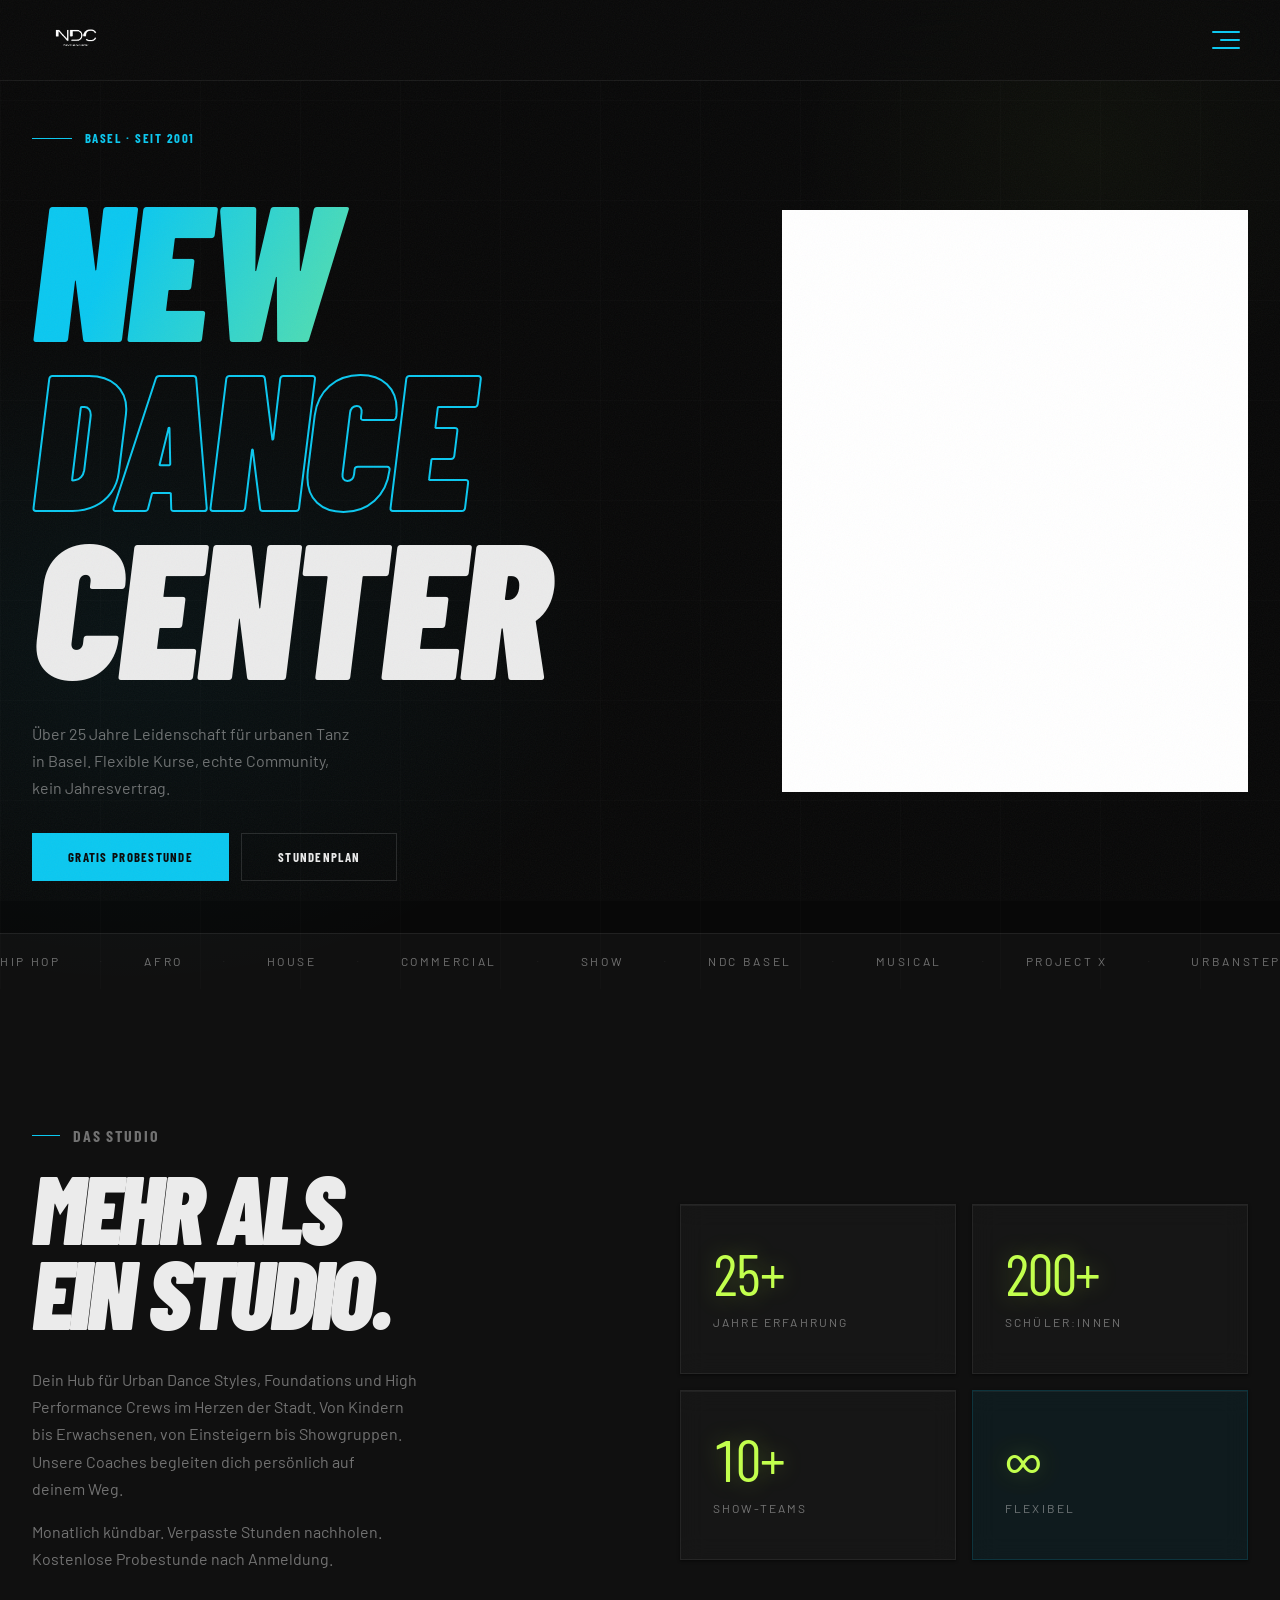
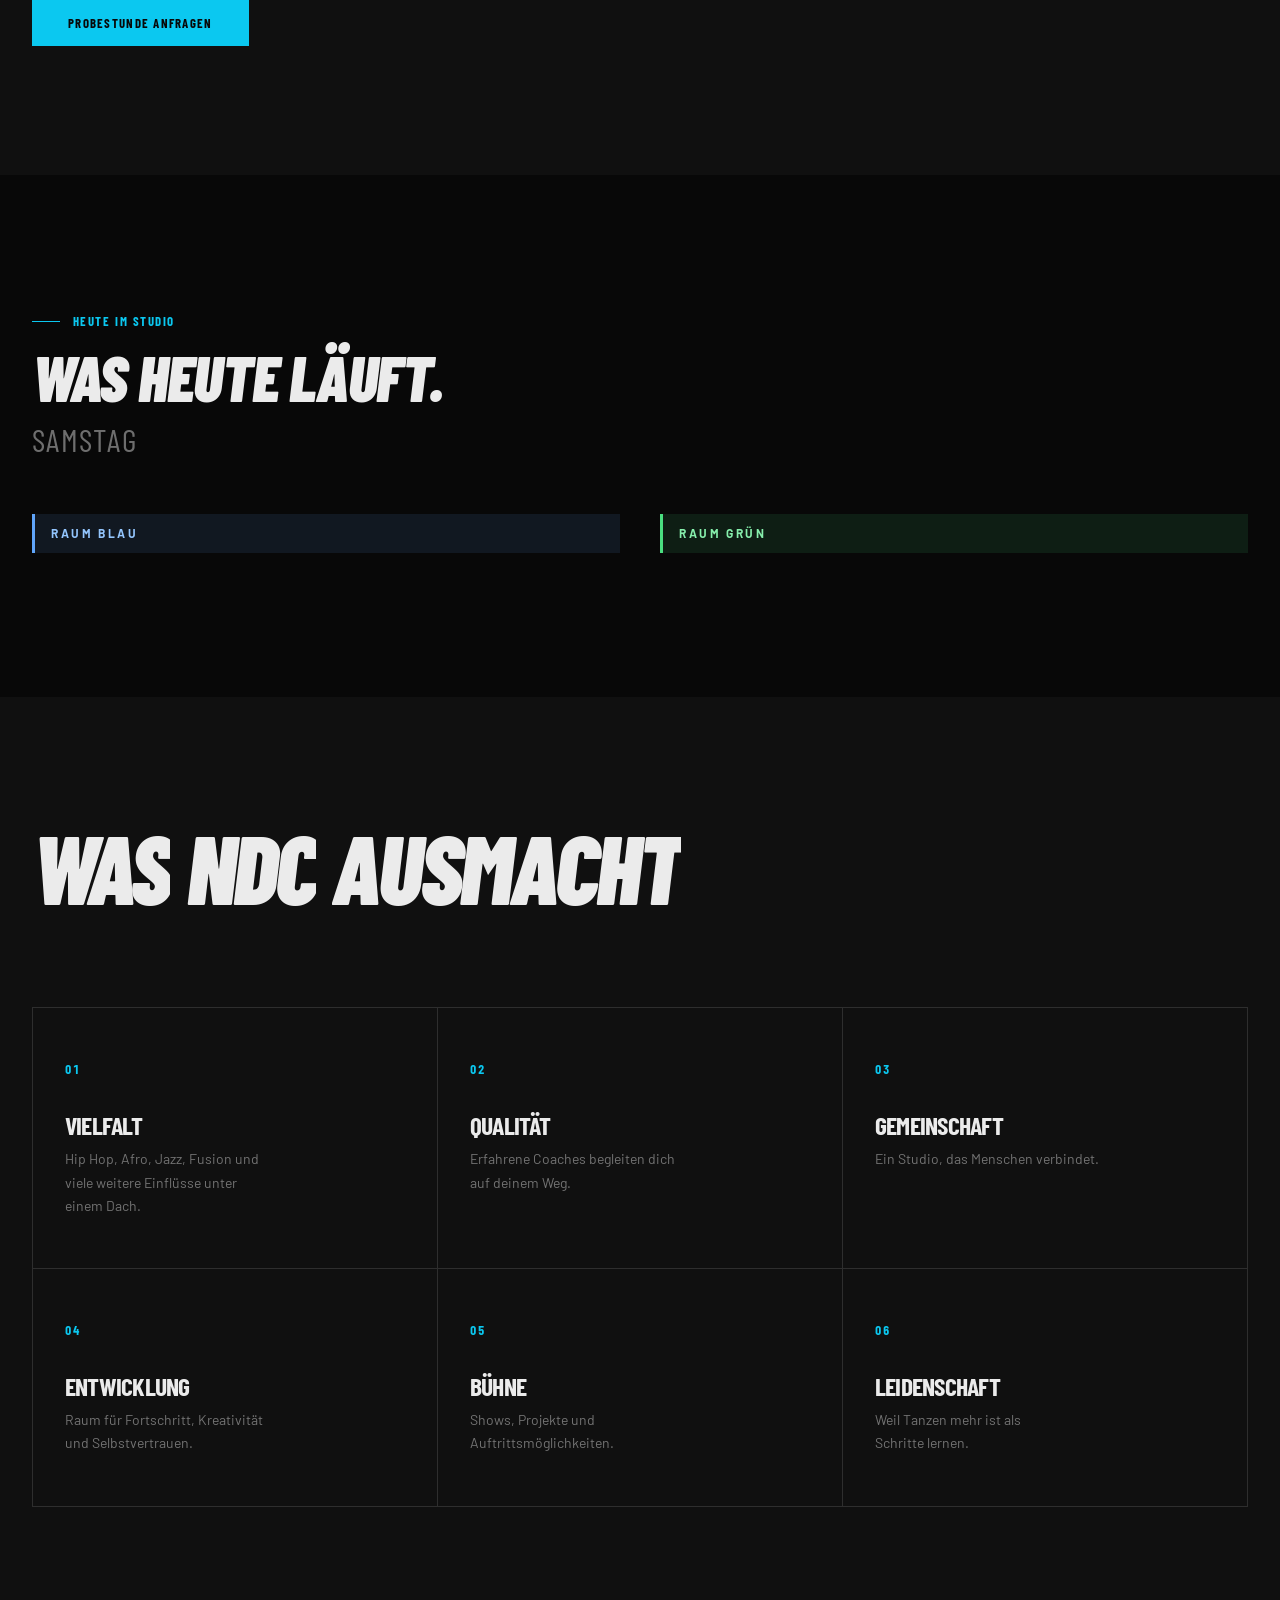
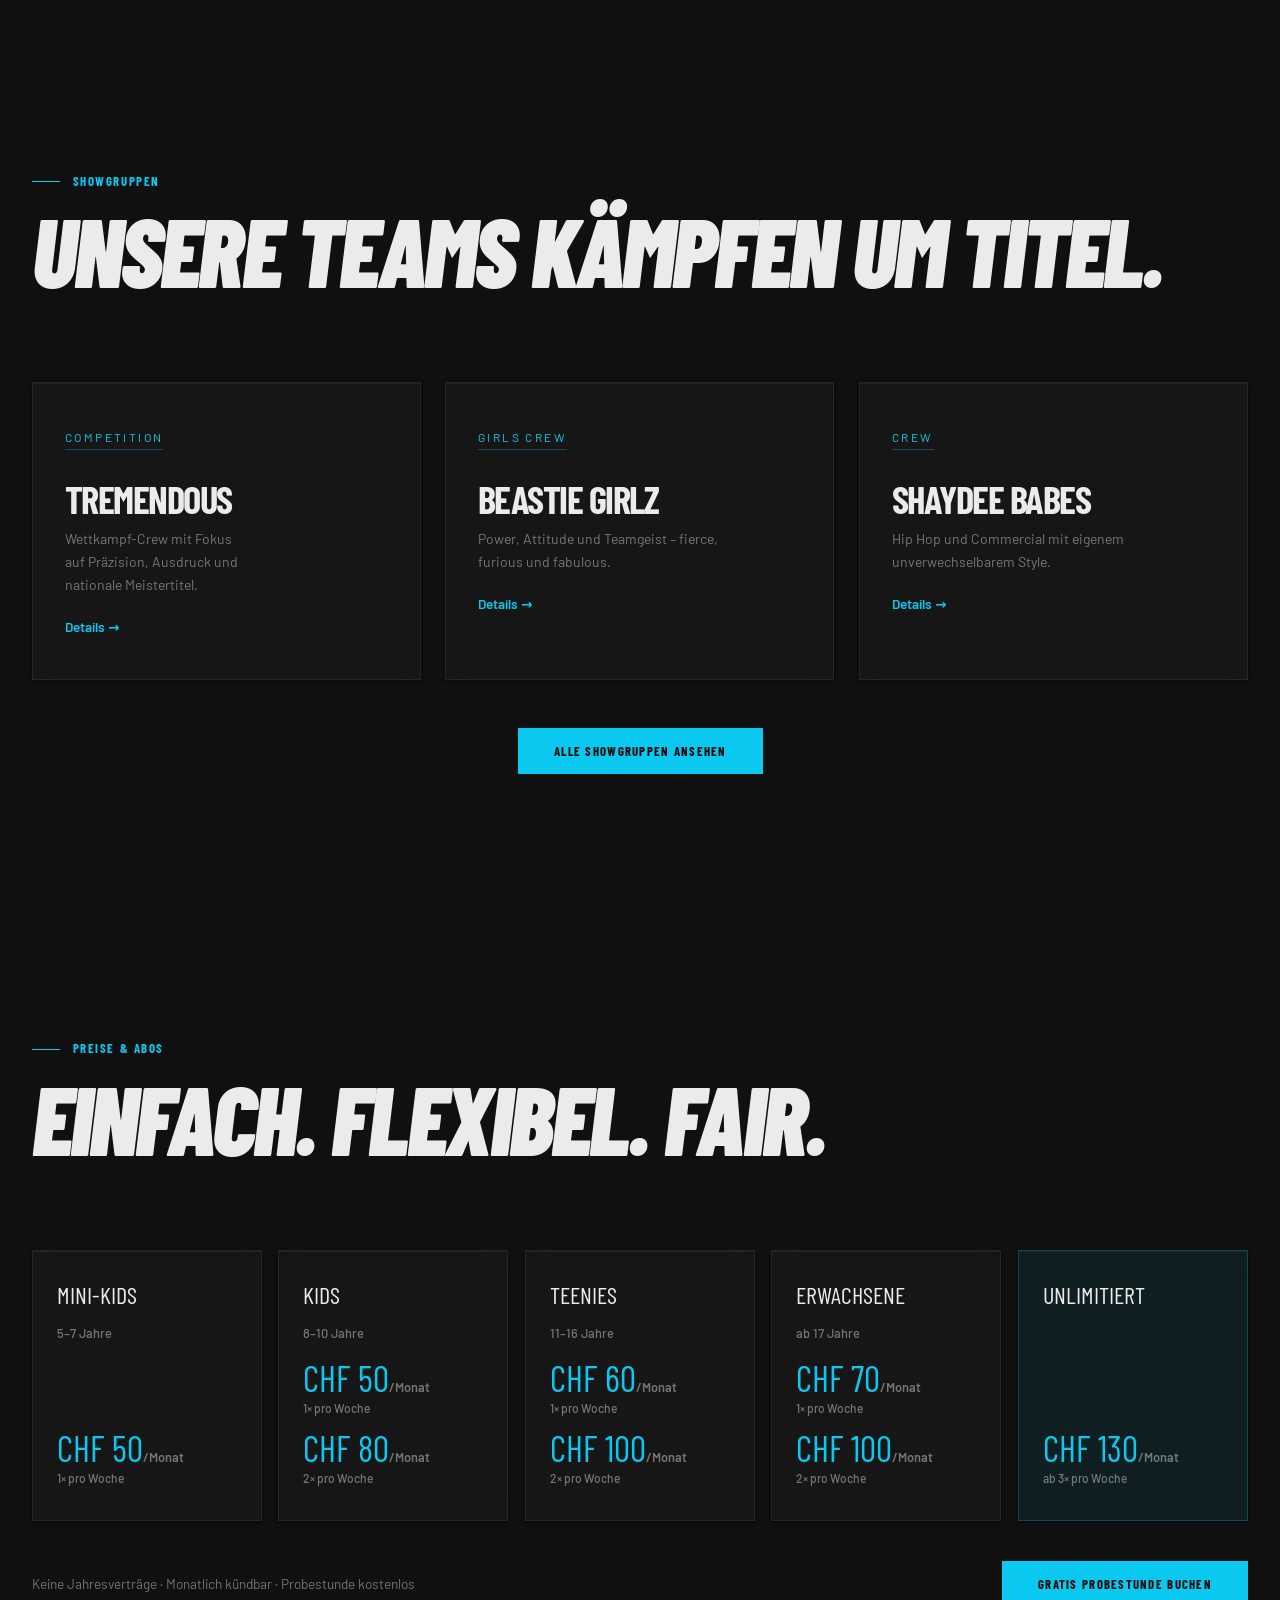
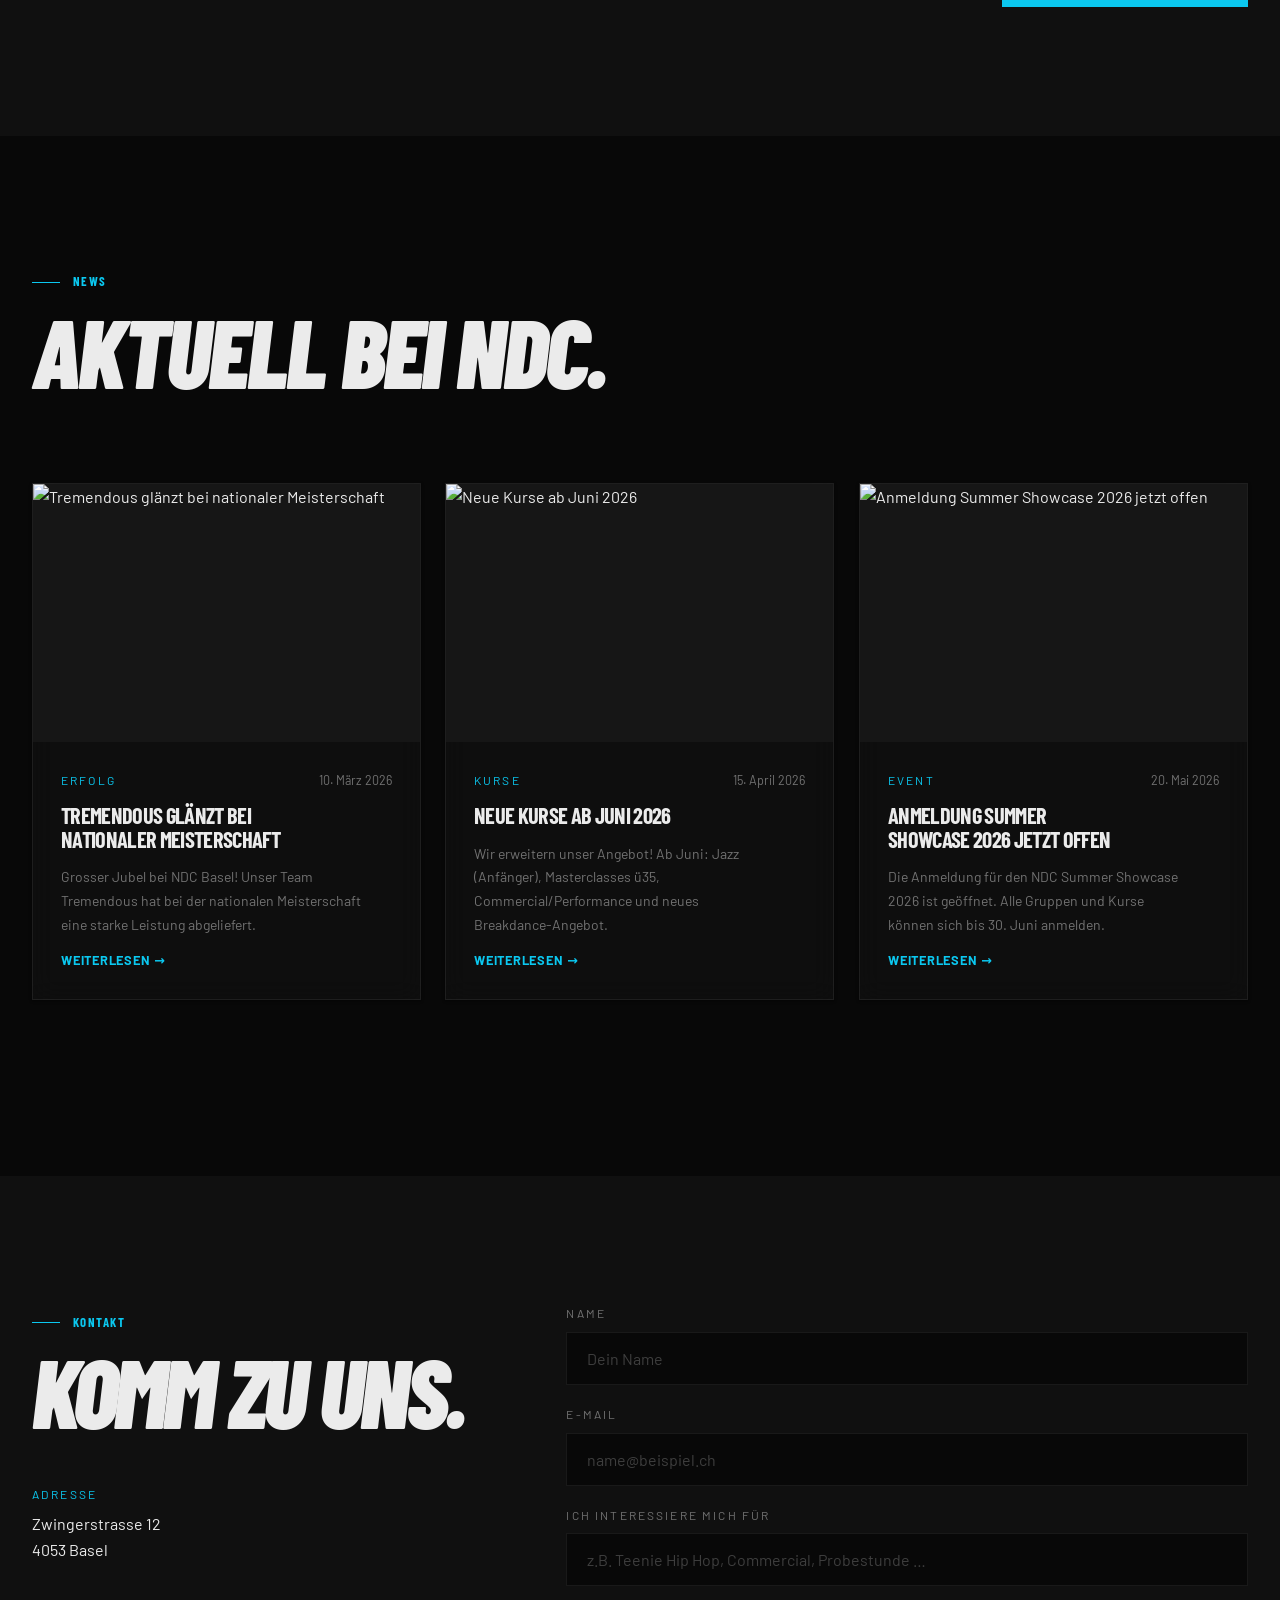
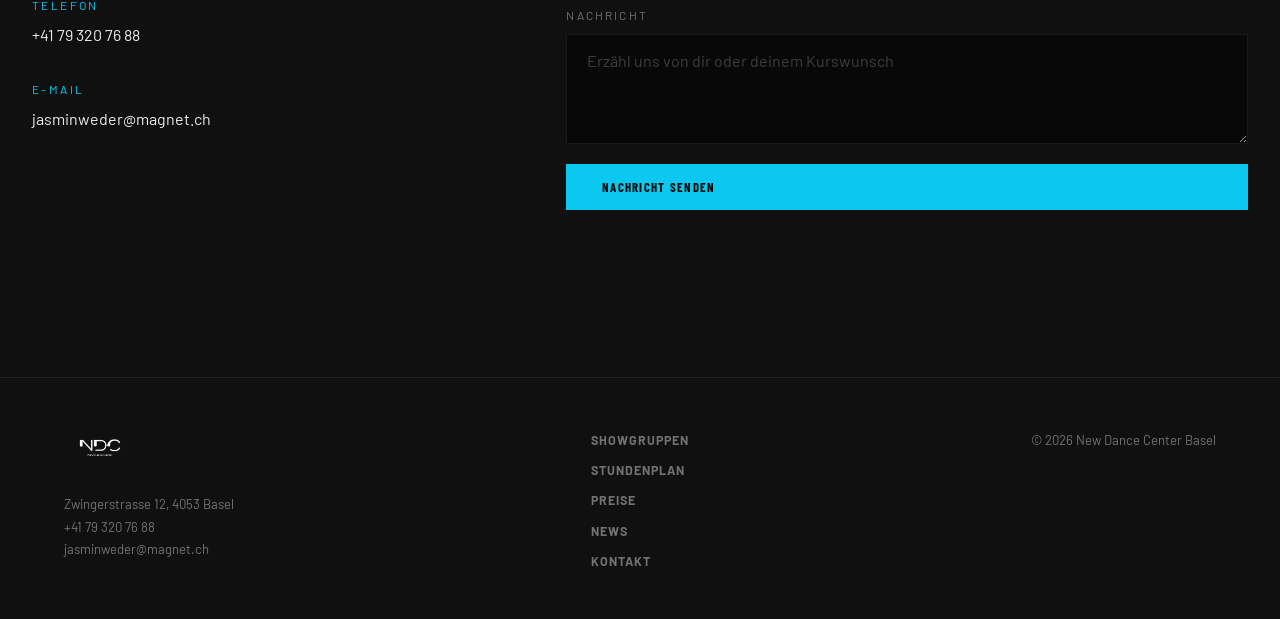
==== commit edbacf27: "Font system: switch to Barlow Condensed 900 italic display + Barlow 400 body Co-Authored-By: Claude " ====
--- a/index.html
+++ b/index.html
@@ -8,7 +8,7 @@
   <title>NDC Basel | New Dance Center</title>
   <link rel="preconnect" href="https://fonts.googleapis.com">
   <link rel="preconnect" href="https://fonts.gstatic.com" crossorigin>
-  <link href="https://fonts.googleapis.com/css2?family=Archivo+Black&family=Hina+Mincho&display=swap" rel="stylesheet">
+  <link href="https://fonts.googleapis.com/css2?family=Barlow:wght@400;700&family=Barlow+Condensed:ital,wght@0,700;0,900;1,700;1,900&display=swap" rel="stylesheet">
   <link rel="stylesheet" href="styles/style.css">
 </head>
 <body>
--- a/styles/style.css
+++ b/styles/style.css
@@ -1,12 +1,4 @@
-@import url('https://fonts.googleapis.com/css2?family=Archivo+Black&family=Hina+Mincho&display=swap');
-
-/* Rumonds — drop woff2/woff files into /fonts/ to activate */
-@font-face {
-  font-family: 'Rumonds';
-  src: url('../fonts/Rumonds.woff2') format('woff2'),
-       url('../fonts/Rumonds.woff') format('woff');
-  font-weight: 700; font-style: normal; font-display: swap;
-}
+@import url('https://fonts.googleapis.com/css2?family=Barlow:wght@400;700&family=Barlow+Condensed:ital,wght@0,700;0,900;1,700;1,900&display=swap');
 
 :root {
   /* ── Colours ──────────────────────────────────────────────── */
@@ -23,20 +15,21 @@
   --border-strong: rgba(255, 255, 255, 0.13);
 
   /* ── Typography ───────────────────────────────────────────── */
-  --font-display: 'Rumonds', 'Archivo Black', Impact, sans-serif;
-  --font-body:    'Helvetica Neue', Helvetica, Arial, sans-serif;
-  --font-serif:   'Hina Mincho', Georgia, 'Times New Roman', serif;
-  --font-accent:  'Helvetica Neue', Helvetica, Arial, sans-serif;
+  --font-display: 'Barlow Condensed', 'Arial Narrow', sans-serif;
+  --font-body:    'Barlow', system-ui, sans-serif;
 
   /* ── Type scale (fluid) ───────────────────────────────────── */
-  --text-xs:    clamp(0.65rem, 0.75vw, 0.72rem);
-  --text-sm:    clamp(0.8rem, 1vw, 0.875rem);
-  --text-base:  clamp(1rem, 1.2vw, 1.125rem);
-  --text-md:    clamp(1.125rem, 1.5vw, 1.375rem);
-  --text-lg:    clamp(1.5rem, 2.5vw, 2.25rem);
-  --text-xl:    clamp(2rem, 4vw, 4rem);
-  --text-2xl:   clamp(2.5rem, 5vw, 5.5rem);
-  --text-hero:  clamp(4.5rem, 9.5vw, 10.5rem);
+  --text-xs:     clamp(0.65rem, 1.2vw, 0.75rem);
+  --text-sm:     clamp(0.75rem, 1.4vw, 0.875rem);
+  --text-base:   clamp(0.875rem, 1.6vw, 1rem);
+  --text-md:     clamp(1rem, 2vw, 1.25rem);
+  --text-label:  clamp(0.65rem, 1.2vw, 0.8rem);
+  --text-lg:     clamp(1.5rem, 3vw, 2rem);
+  --text-xl:     clamp(2rem, 5vw, 3.5rem);
+  --text-2xl:    clamp(3rem, 8vw, 6rem);
+  --text-3xl:    clamp(4rem, 11vw, 9rem);
+  --text-hero:   clamp(5rem, 15vw, 14rem);
+  --text-bleed:  clamp(6rem, 20vw, 20rem);
 
   /* ── Spacing scale (fluid) ───────────────────────────────── */
   --space-xs:   clamp(0.25rem, 0.4vw, 0.4rem);
@@ -98,6 +91,20 @@
 h1, h2, h3, h4, h5, h6 { text-wrap: balance; }
 p, li, figcaption        { text-wrap: pretty; }
 
+/* ── global type system ─────────────────────────────────────── */
+h1, h2, .display {
+  font-family: var(--font-display);
+  font-weight: 900;
+  font-style: italic;
+  letter-spacing: -0.02em;
+  text-transform: uppercase;
+  line-height: 0.88;
+}
+.display--upright { font-style: normal; }
+h1 { font-size: var(--text-hero); }
+h2 { font-size: var(--text-3xl); }
+h3 { font-family: var(--font-display); font-size: var(--text-xl); font-weight: 700; font-style: normal; text-transform: uppercase; letter-spacing: -0.02em; }
+
 /* tabular nums for all data */
 .stat-num, .card-time, .pillar-num,
 .preise-price, .event-date { font-variant-numeric: tabular-nums; }
@@ -154,8 +161,9 @@
 }
 
 .text-accent {
-  font-family: var(--font-accent);
-  font-weight: 800;
+  font-family: var(--font-display);
+  font-weight: 900;
+  font-style: italic;
 }
 
 /* ── WORD-SPLIT REVEAL ──────────────────────────────────────── */
@@ -363,10 +371,11 @@
 
 .eyebrow {
   display: inline-flex; align-items: center; gap: 0.8rem;
-  font-family: var(--font-body);
-  font-weight: 400;
-  font-size: var(--text-xs);
-  letter-spacing: 0.22em;
+  font-family: var(--font-display);
+  font-weight: 700;
+  font-style: normal;
+  font-size: var(--text-label);
+  letter-spacing: 0.12em;
   text-transform: uppercase;
   color: var(--accent);
   margin-bottom: var(--space-md);
@@ -394,8 +403,8 @@
 
 .btn-primary {
   display: inline-flex; align-items: center; gap: 0.6rem;
-  font-family: var(--font-body); font-weight: 400;
-  font-size: var(--text-xs); letter-spacing: 0.18em; text-transform: uppercase;
+  font-family: var(--font-display); font-weight: 700; font-style: normal;
+  font-size: var(--text-label); letter-spacing: 0.1em; text-transform: uppercase;
   background: var(--accent); color: #080808;
   border: none; border-radius: 0;
   padding: 1.05rem 2.25rem; cursor: pointer; line-height: 1;
@@ -423,8 +432,8 @@
 
 .btn-ghost {
   display: inline-flex; align-items: center; gap: 0.6rem;
-  font-family: var(--font-body); font-weight: 400;
-  font-size: var(--text-xs); letter-spacing: 0.18em; text-transform: uppercase;
+  font-family: var(--font-display); font-weight: 700; font-style: normal;
+  font-size: var(--text-label); letter-spacing: 0.1em; text-transform: uppercase;
   background: transparent; color: var(--text);
   border: 1px solid var(--border-strong); border-radius: 0;
   padding: 1.05rem 2.25rem; cursor: pointer; line-height: 1;
@@ -483,9 +492,9 @@
 .hero-meta  { grid-area: meta; }
 
 .hero-eyebrow {
-  font-family: var(--font-body);
-  font-weight: 400;
-  font-size: var(--text-xs); letter-spacing: 0.22em; text-transform: uppercase;
+  font-family: var(--font-display);
+  font-weight: 700; font-style: normal;
+  font-size: var(--text-label); letter-spacing: 0.12em; text-transform: uppercase;
   color: var(--accent); margin-bottom: var(--space-lg);
   display: inline-flex; align-items: center; gap: 0.8rem;
   animation: heroIn 0.8s var(--spring) 80ms both;
@@ -506,8 +515,9 @@
 .title-line {
   display: block;
   font-family: var(--font-display);
+  font-weight: 900; font-style: italic;
   font-size: var(--text-hero);
-  line-height: 0.85; letter-spacing: -0.04em; text-transform: uppercase;
+  line-height: 0.88; letter-spacing: -0.02em; text-transform: uppercase;
 }
 
 .title-line.solid { color: var(--text); }
@@ -726,12 +736,11 @@
 
 .pillar-num {
   display: block;
-  font-family: var(--font-serif);
-  font-size: 1rem; font-weight: 400;
-  letter-spacing: 0.05em;
+  font-family: var(--font-display);
+  font-size: var(--text-label); font-weight: 700; font-style: normal;
+  letter-spacing: 0.12em;
   color: var(--accent);
   margin-bottom: var(--space-lg);
-  opacity: 0.8;
 }
 
 .pillar-title {
@@ -999,14 +1008,14 @@
 }
 
 .news-card-img {
-  width: 100%; aspect-ratio: 16/9; overflow: hidden; flex-shrink: 0;
+  width: 100%; aspect-ratio: 3/2; overflow: hidden; flex-shrink: 0;
+  background: var(--surface-2);
 }
 .news-card-img img {
-  width: 100%; height: 100%; object-fit: cover;
-  transition: transform 0.5s var(--spring);
-  display: block;
-}
-.news-card:hover .news-card-img img { transform: scale(1.04); }
+  width: 100%; height: 100%; object-fit: cover; display: block;
+  transition: transform 0.7s var(--spring);
+}
+.news-card:hover .news-card-img img { transform: scale(1.06); }
 
 .news-card-body {
   padding: 1.75rem; display: flex; flex-direction: column; gap: 0.85rem; flex: 1;
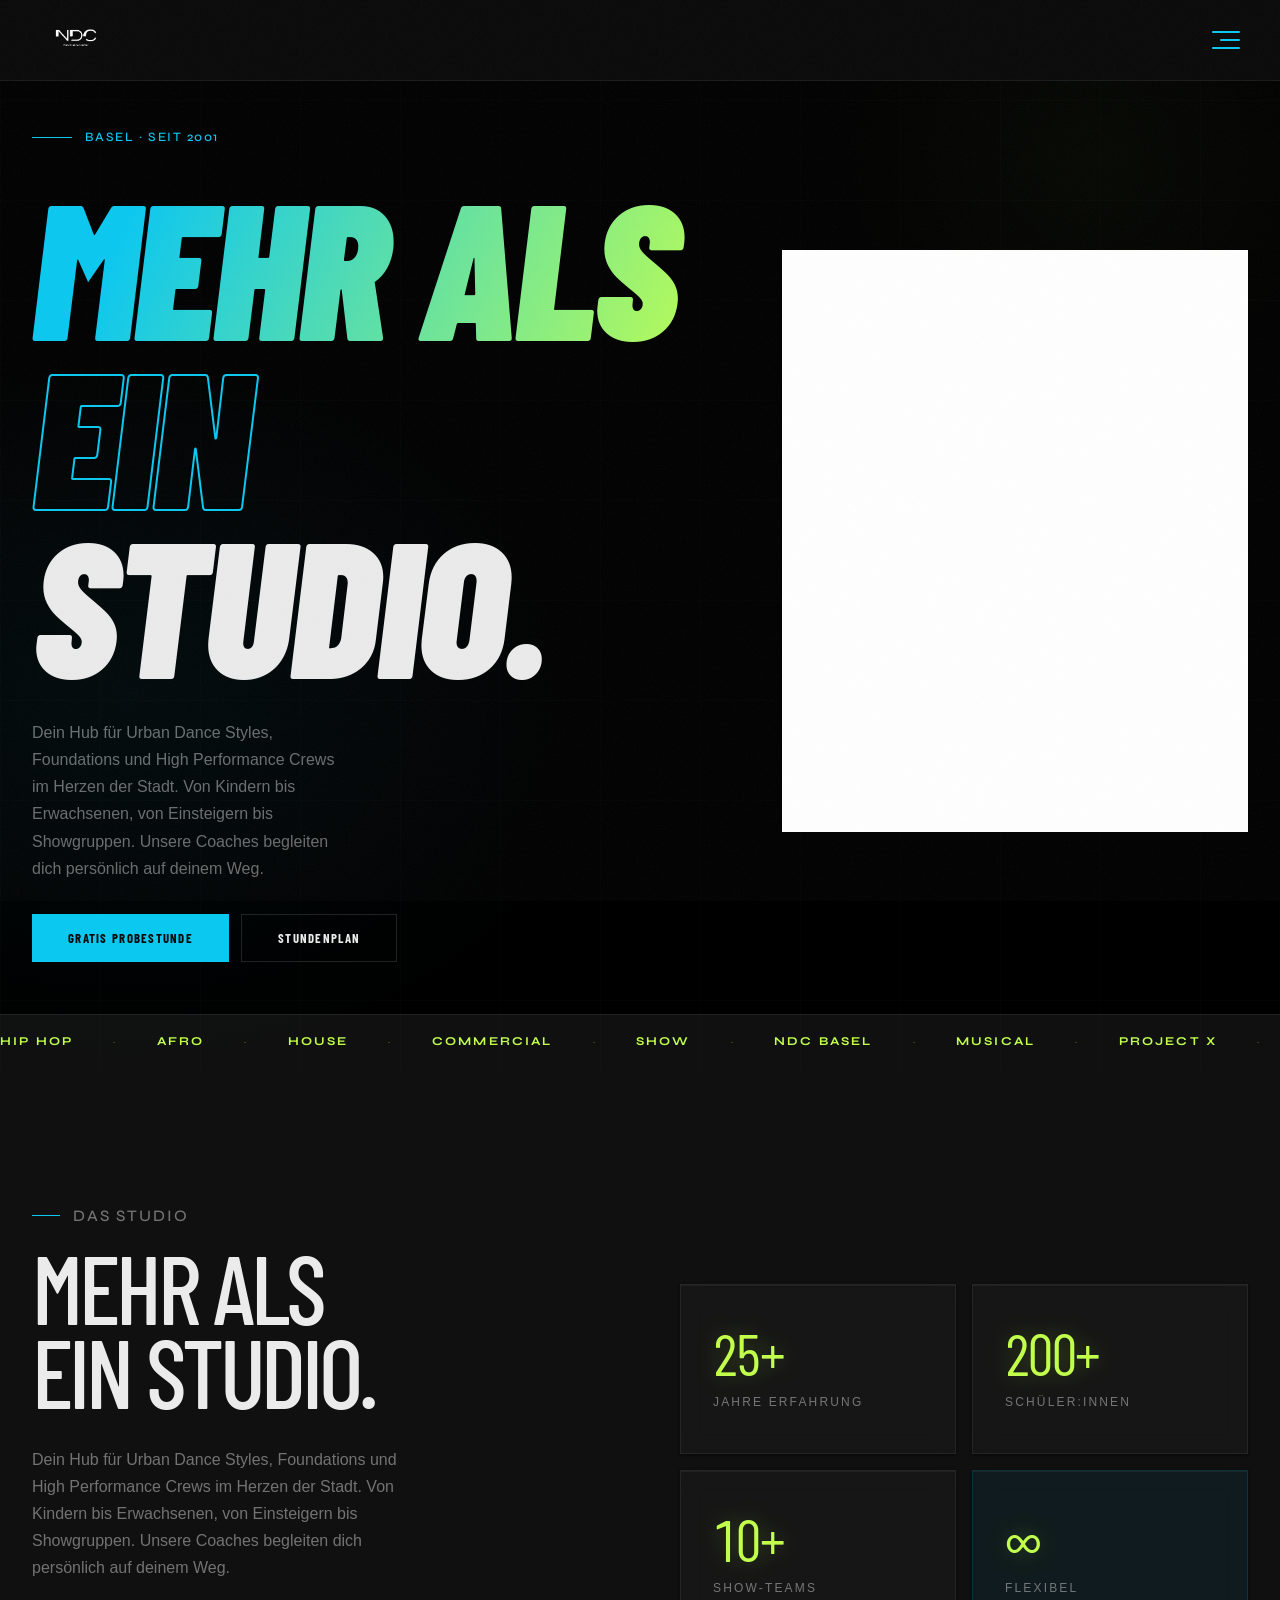
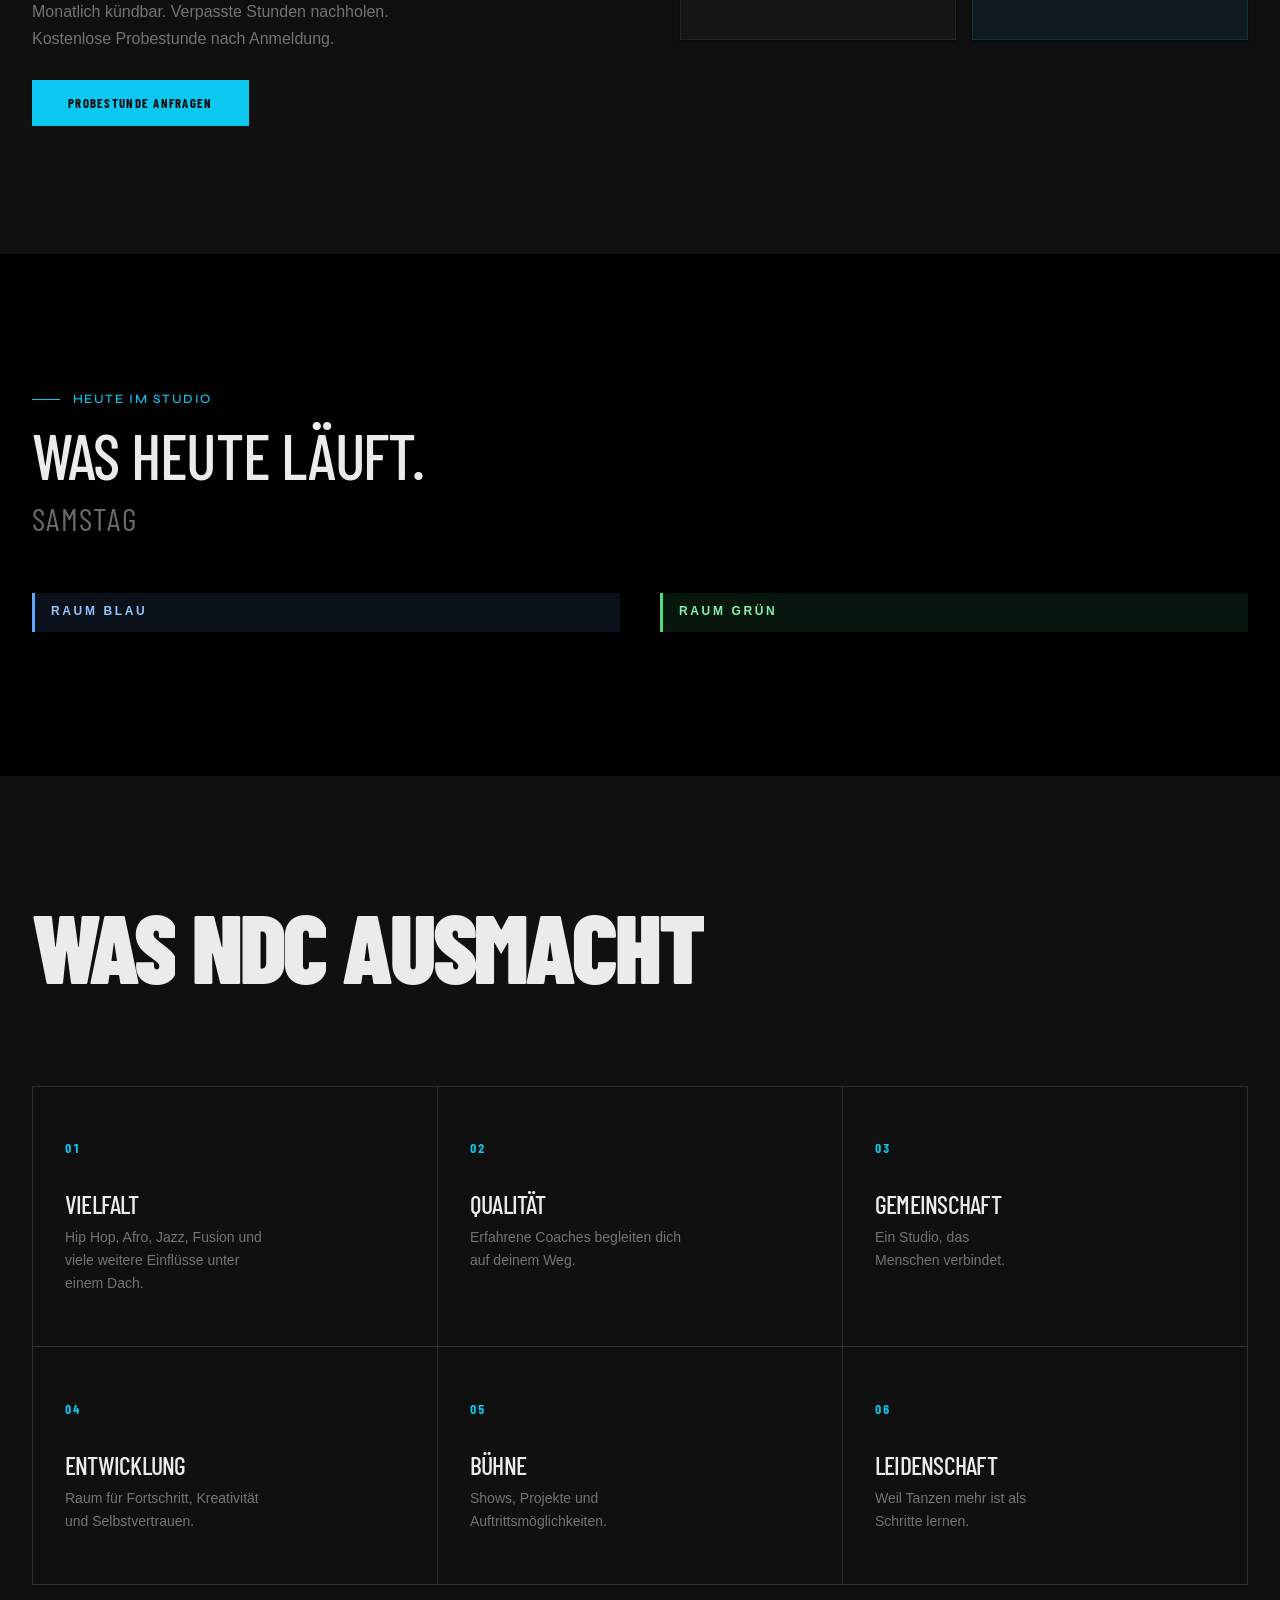
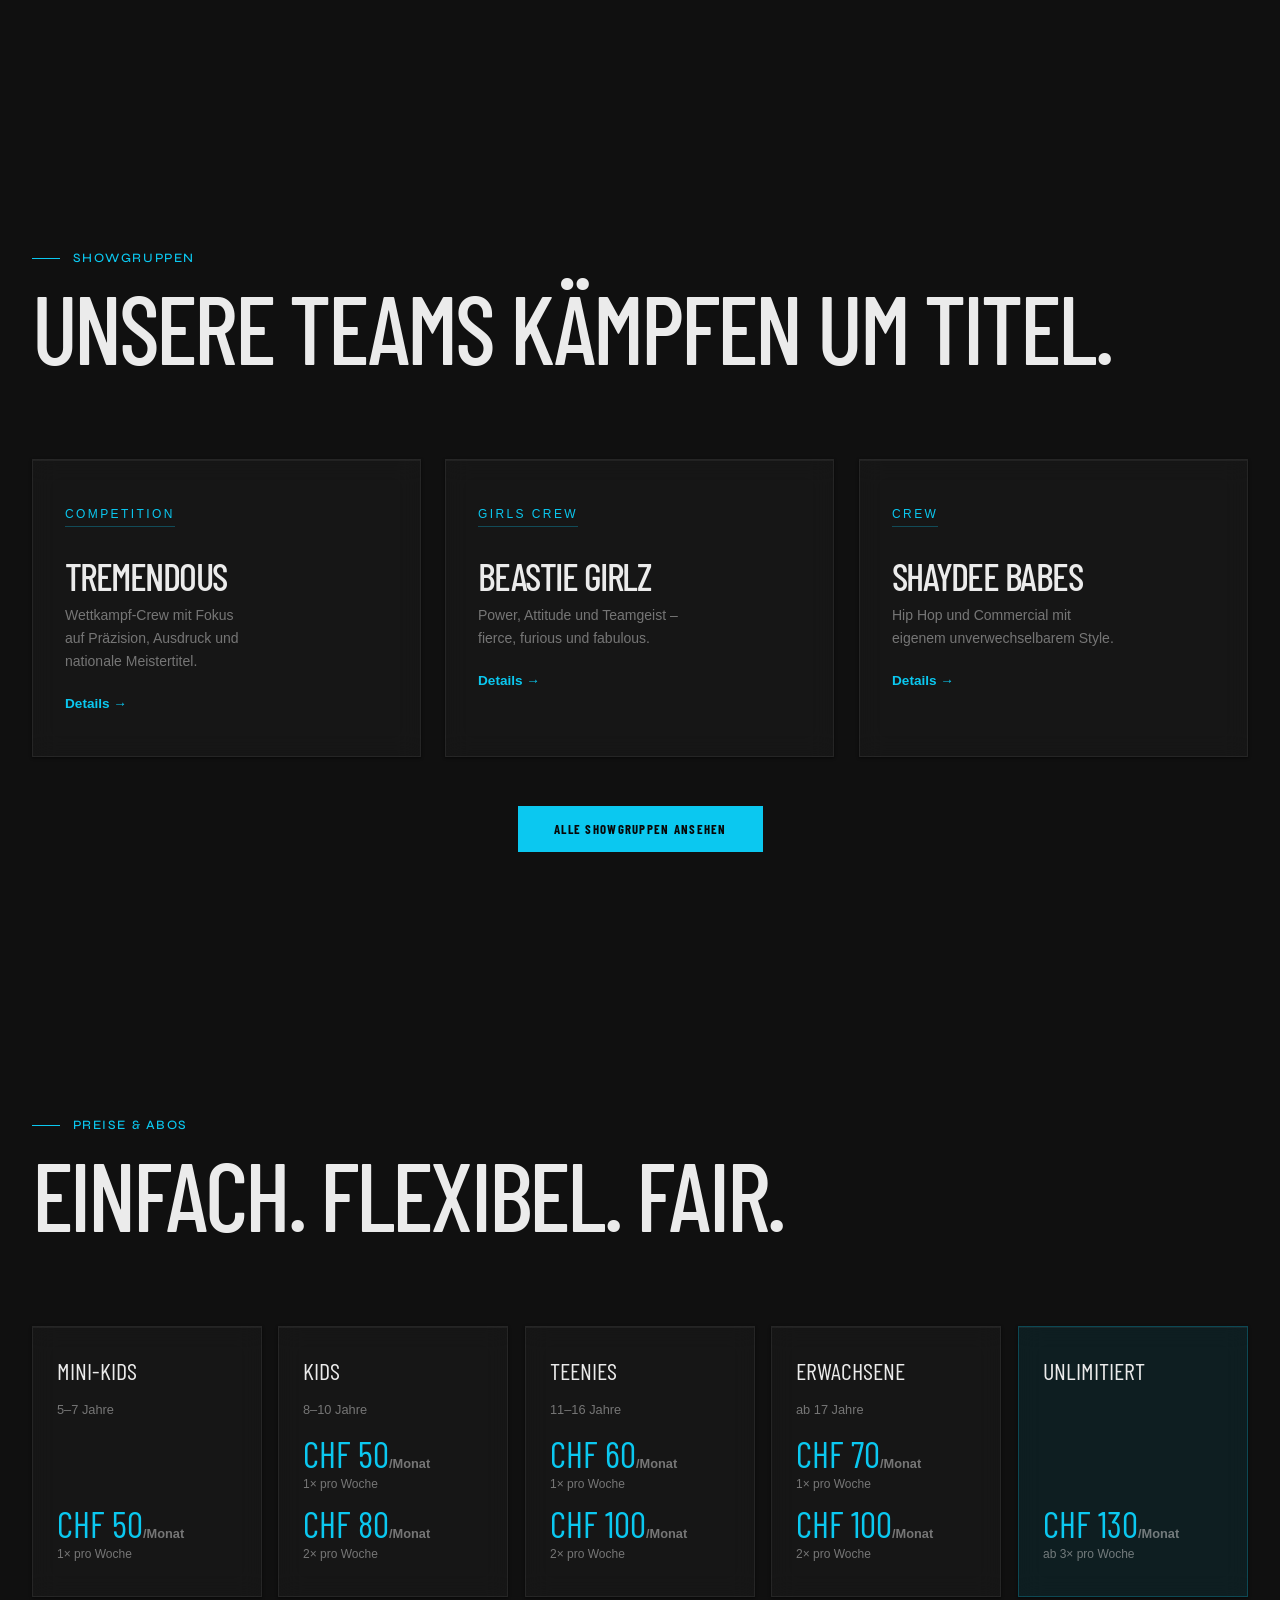
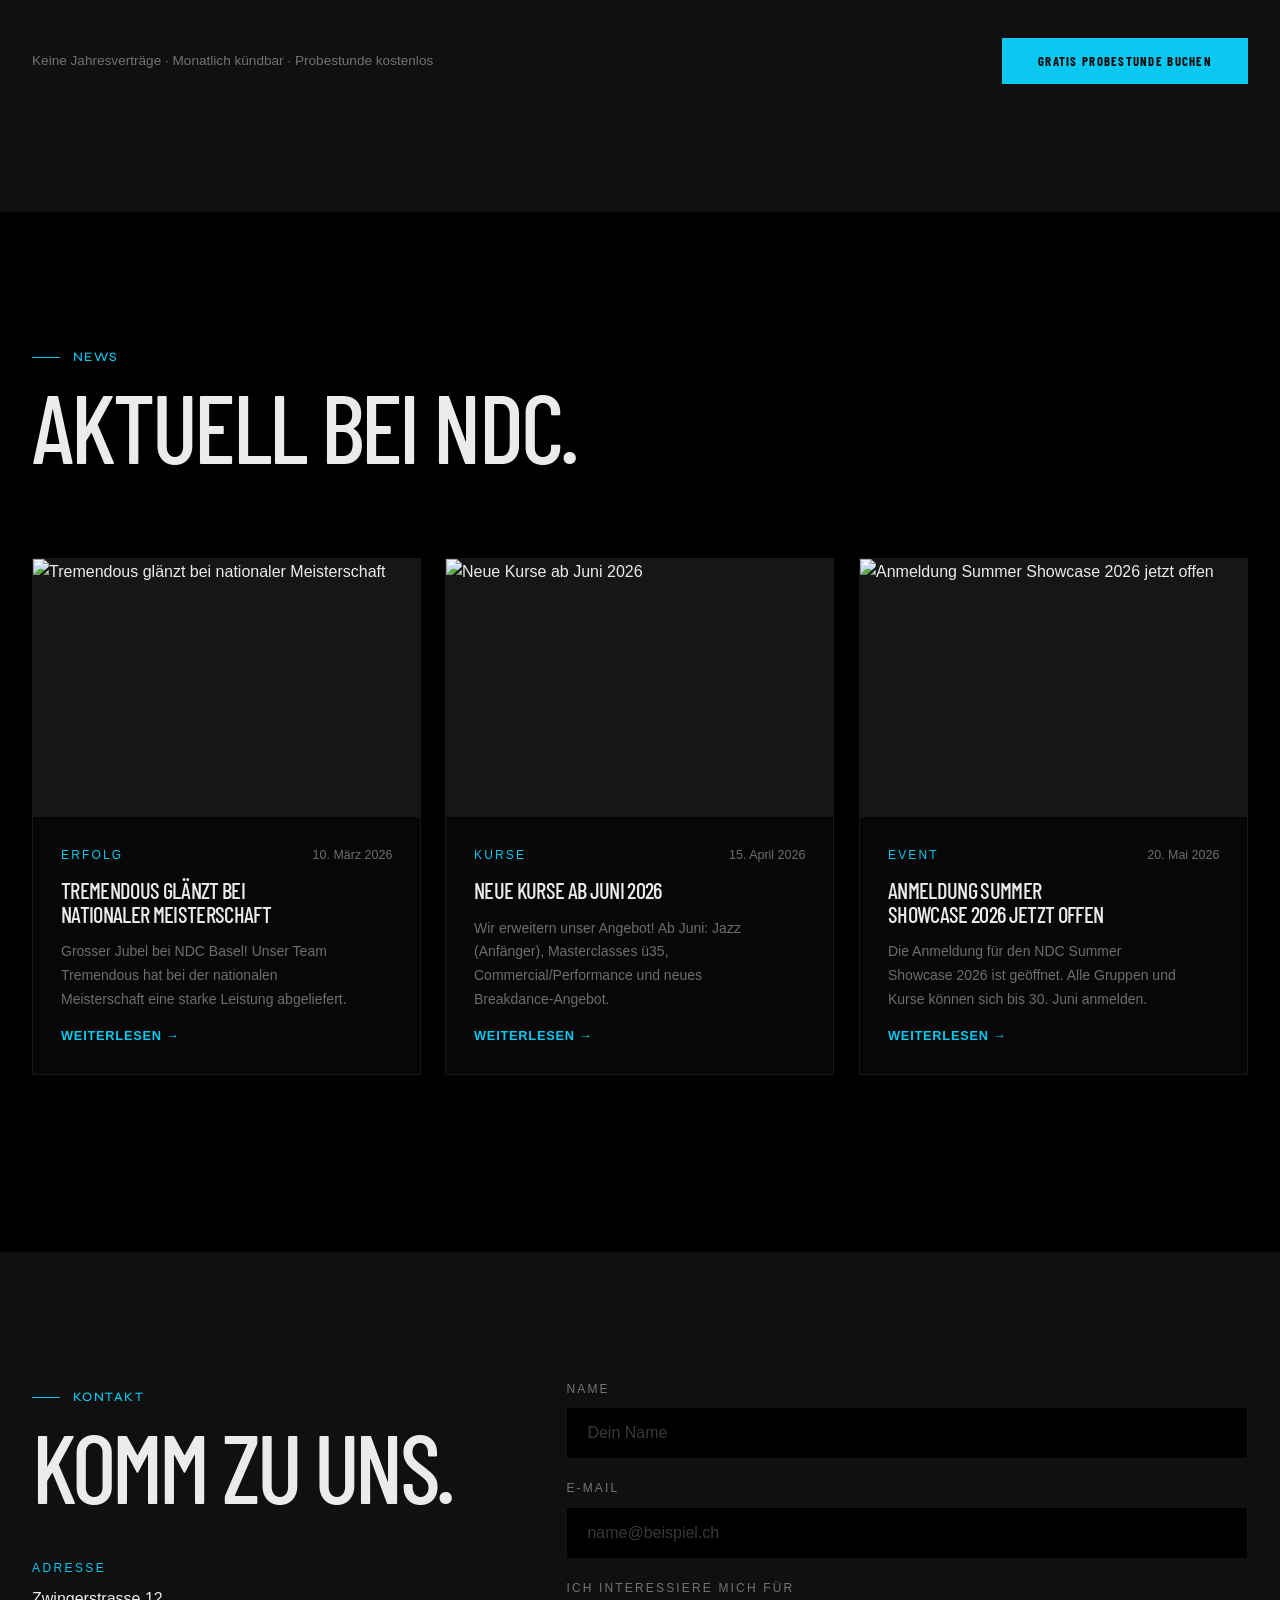
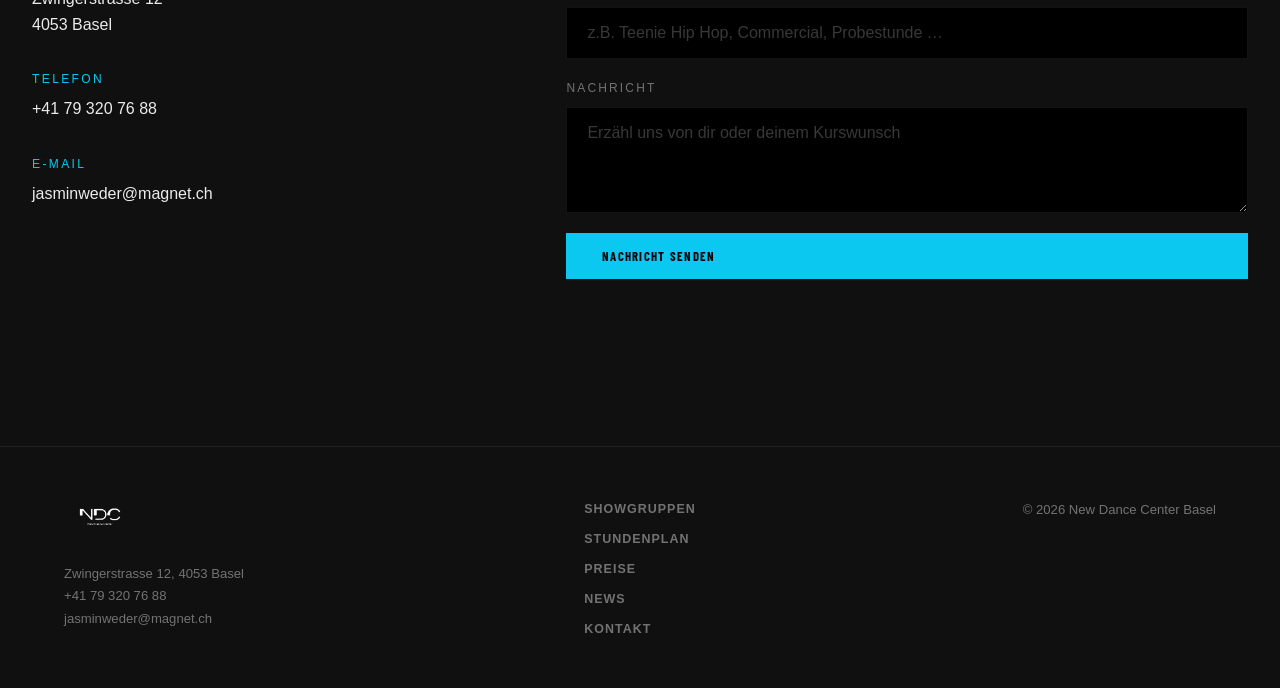
==== commit f01daabd: "Redesign: pitch black bg, Syne Medium headings/eyebrows, Helvetica body, hero→MEHR ALS EIN STUDIO., " ====
--- a/index.html
+++ b/index.html
@@ -8,7 +8,7 @@
   <title>NDC Basel | New Dance Center</title>
   <link rel="preconnect" href="https://fonts.googleapis.com">
   <link rel="preconnect" href="https://fonts.gstatic.com" crossorigin>
-  <link href="https://fonts.googleapis.com/css2?family=Barlow:wght@400;700&family=Barlow+Condensed:ital,wght@0,700;0,900;1,700;1,900&display=swap" rel="stylesheet">
+  <link href="https://fonts.googleapis.com/css2?family=Barlow+Condensed:ital,wght@0,700;0,900;1,700;1,900&family=Syne:wght@500;700&display=swap" rel="stylesheet">
   <link rel="stylesheet" href="styles/style.css">
 </head>
 <body>
--- a/styles/style.css
+++ b/styles/style.css
@@ -1,8 +1,8 @@
-@import url('https://fonts.googleapis.com/css2?family=Barlow:wght@400;700&family=Barlow+Condensed:ital,wght@0,700;0,900;1,700;1,900&display=swap');
+@import url('https://fonts.googleapis.com/css2?family=Barlow+Condensed:ital,wght@0,700;0,900;1,700;1,900&family=Syne:wght@500;700&display=swap');
 
 :root {
   /* ── Colours ──────────────────────────────────────────────── */
-  --bg:            #080808;
+  --bg:            #000000;
   --surface:       #101010;
   --surface-2:     #161616;
   --accent:        #0BC8F0;
@@ -16,7 +16,8 @@
 
   /* ── Typography ───────────────────────────────────────────── */
   --font-display: 'Barlow Condensed', 'Arial Narrow', sans-serif;
-  --font-body:    'Barlow', system-ui, sans-serif;
+  --font-heading: 'Syne', system-ui, sans-serif;
+  --font-body:    'Helvetica Neue', Helvetica, Arial, sans-serif;
 
   /* ── Type scale (fluid) ───────────────────────────────────── */
   --text-xs:     clamp(0.65rem, 1.2vw, 0.75rem);
@@ -92,7 +93,7 @@
 p, li, figcaption        { text-wrap: pretty; }
 
 /* ── global type system ─────────────────────────────────────── */
-h1, h2, .display {
+h1, .display {
   font-family: var(--font-display);
   font-weight: 900;
   font-style: italic;
@@ -100,10 +101,17 @@
   text-transform: uppercase;
   line-height: 0.88;
 }
+h2 {
+  font-family: var(--font-heading);
+  font-weight: 500;
+  font-style: normal;
+  letter-spacing: -0.01em;
+  text-transform: uppercase;
+  line-height: 0.92;
+  font-size: var(--text-3xl);
+}
+h3 { font-family: var(--font-heading); font-size: var(--text-xl); font-weight: 500; font-style: normal; text-transform: uppercase; letter-spacing: -0.01em; }
 .display--upright { font-style: normal; }
-h1 { font-size: var(--text-hero); }
-h2 { font-size: var(--text-3xl); }
-h3 { font-family: var(--font-display); font-size: var(--text-xl); font-weight: 700; font-style: normal; text-transform: uppercase; letter-spacing: -0.02em; }
 
 /* tabular nums for all data */
 .stat-num, .card-time, .pillar-num,
@@ -371,8 +379,8 @@
 
 .eyebrow {
   display: inline-flex; align-items: center; gap: 0.8rem;
-  font-family: var(--font-display);
-  font-weight: 700;
+  font-family: var(--font-heading);
+  font-weight: 500;
   font-style: normal;
   font-size: var(--text-label);
   letter-spacing: 0.12em;
@@ -492,8 +500,8 @@
 .hero-meta  { grid-area: meta; }
 
 .hero-eyebrow {
-  font-family: var(--font-display);
-  font-weight: 700; font-style: normal;
+  font-family: var(--font-heading);
+  font-weight: 500; font-style: normal;
   font-size: var(--text-label); letter-spacing: 0.12em; text-transform: uppercase;
   color: var(--accent); margin-bottom: var(--space-lg);
   display: inline-flex; align-items: center; gap: 0.8rem;
@@ -591,12 +599,12 @@
 }
 
 .ticker-track span {
-  font-family: var(--font-body);
-  font-weight: 400;
-  font-size: var(--text-xs); letter-spacing: 0.22em; text-transform: uppercase; color: var(--muted);
-}
-
-.ticker-track .dot { color: var(--border-strong); font-size: 0.5rem; }
+  font-family: var(--font-heading);
+  font-weight: 700;
+  font-size: var(--text-xs); letter-spacing: 0.18em; text-transform: uppercase; color: var(--highlight);
+}
+
+.ticker-track .dot { color: rgba(194,255,77,0.4); font-size: 0.5rem; }
 
 @keyframes ticker { from { transform: translateX(0); } to { transform: translateX(-50%); } }
 
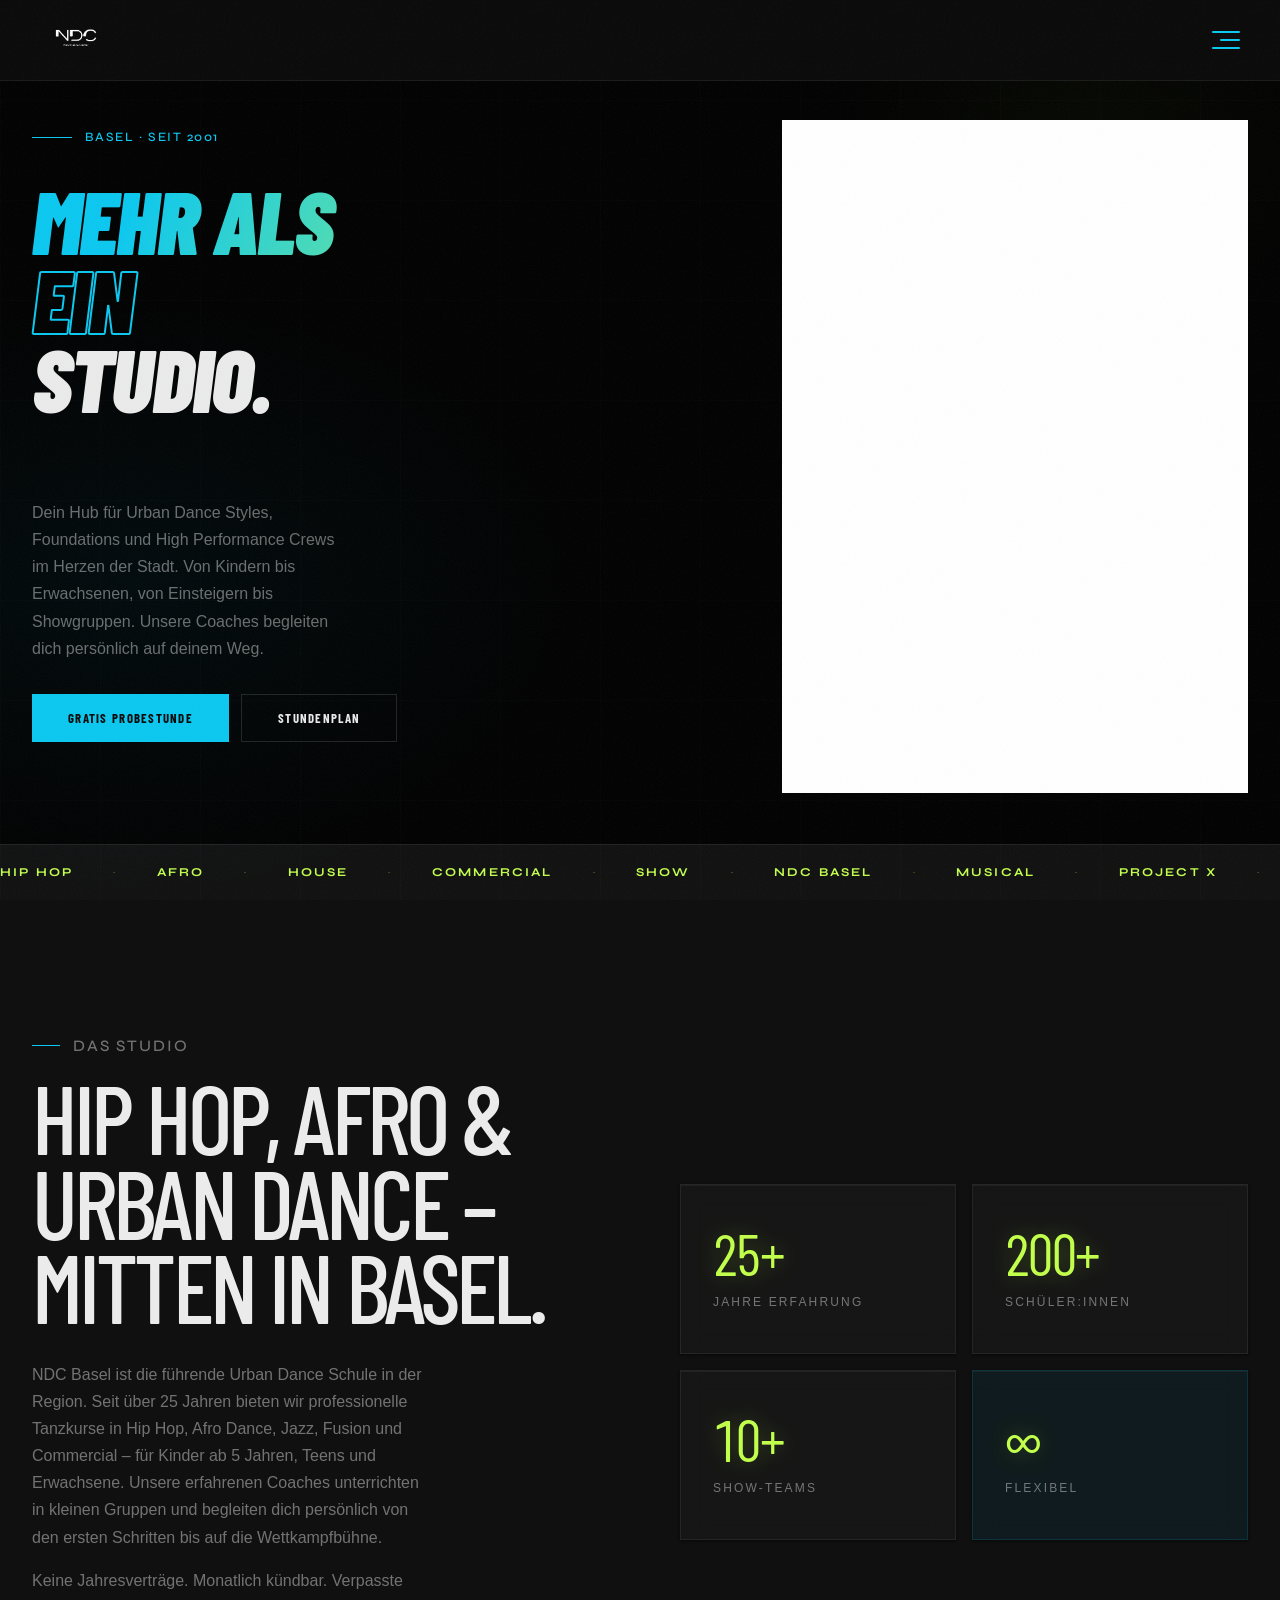
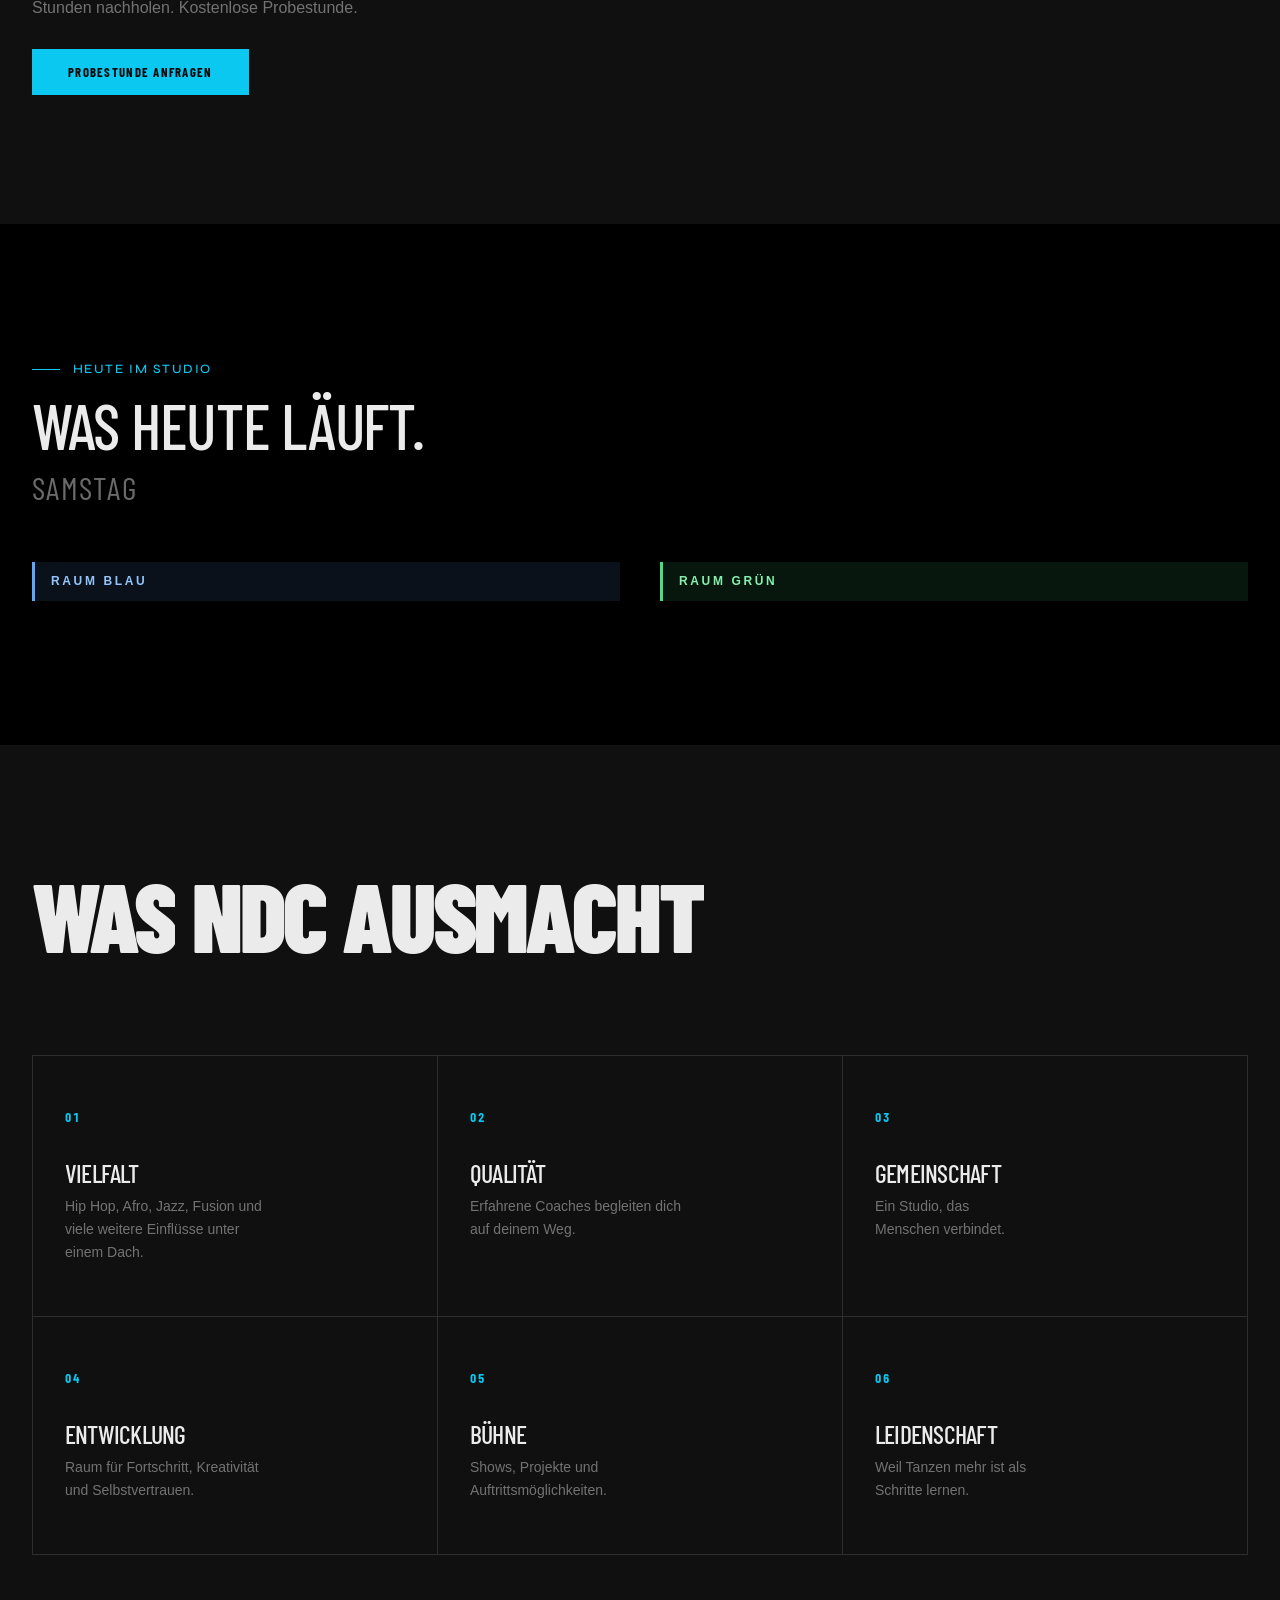
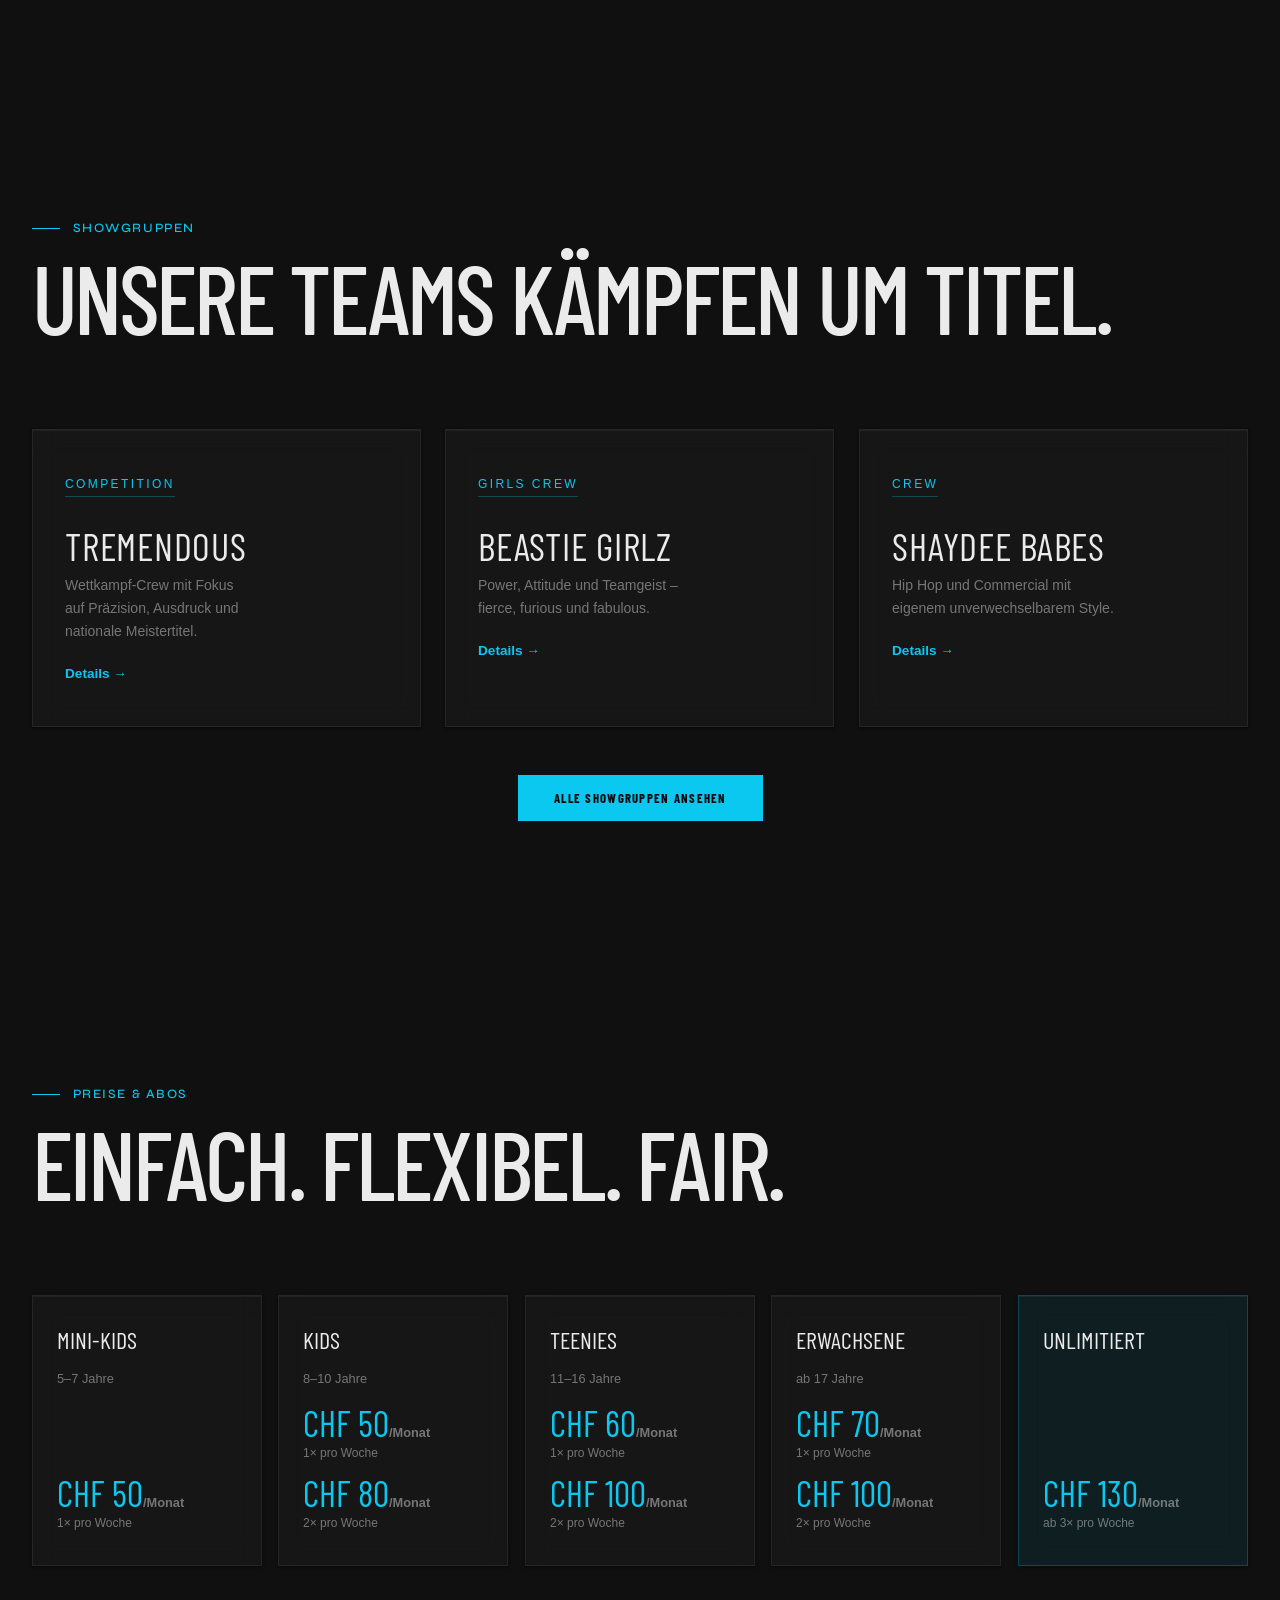
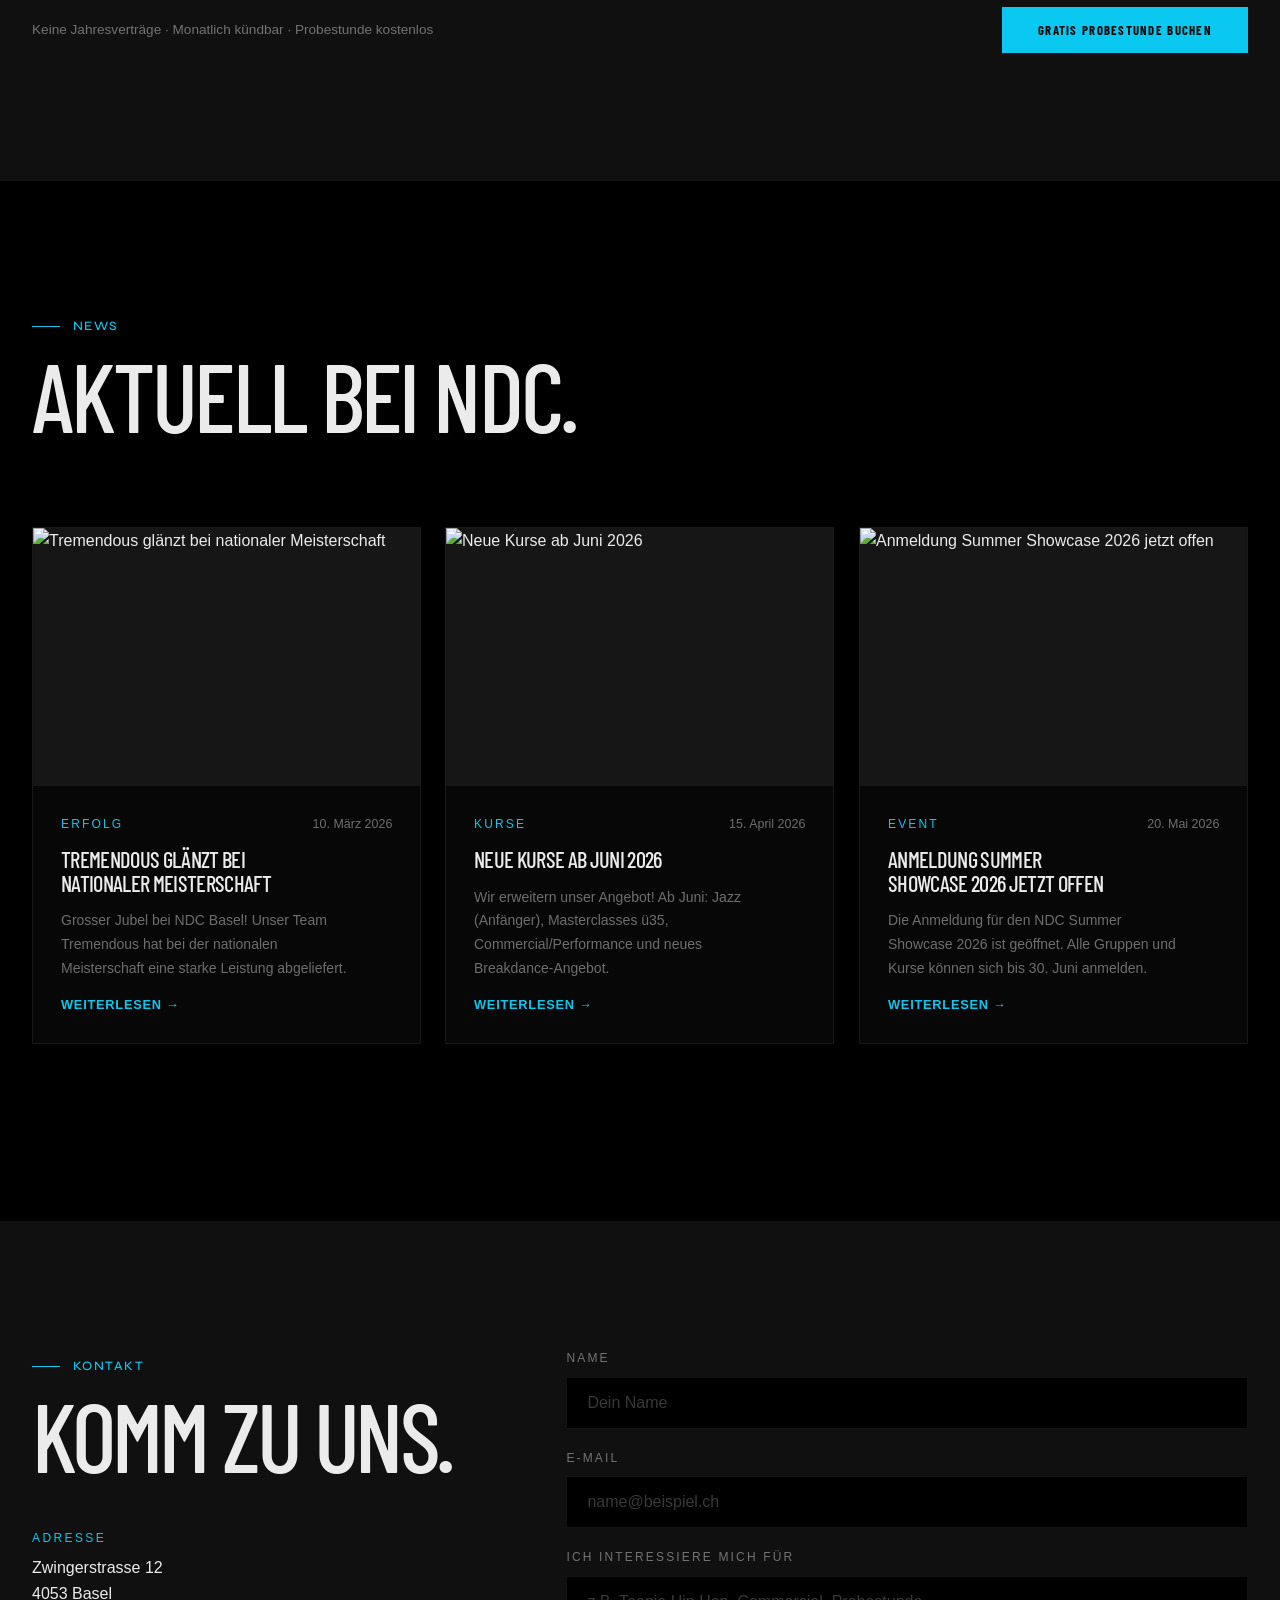
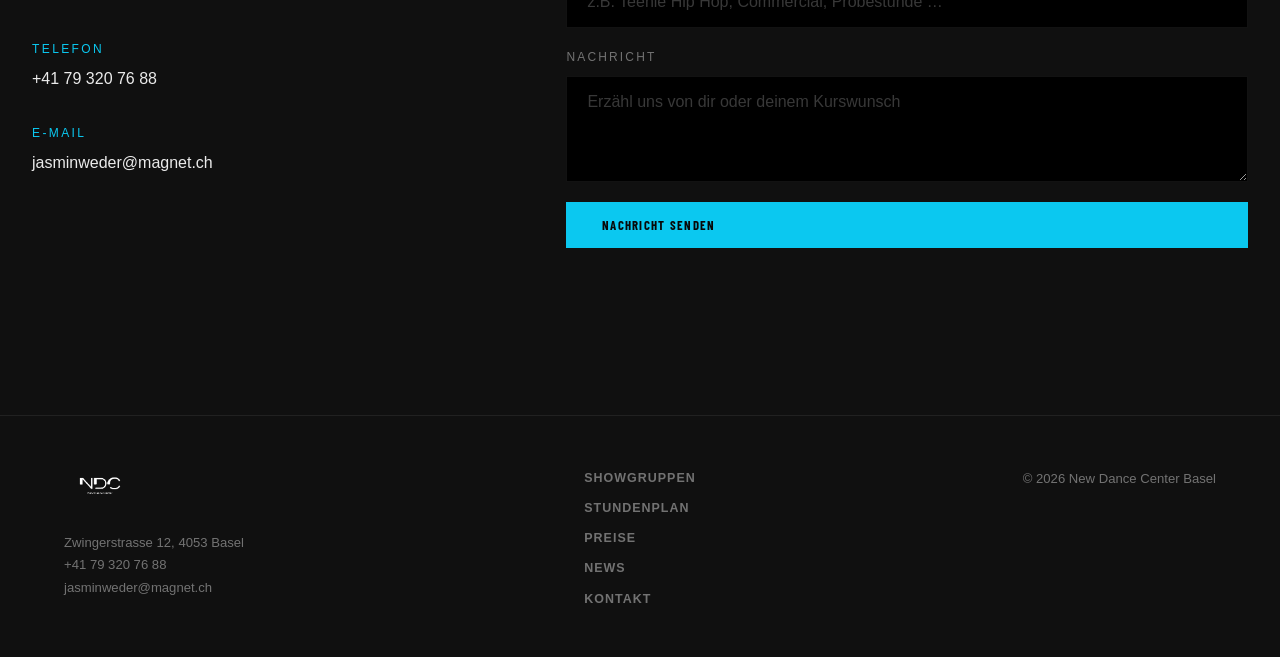
==== commit cc27bba4: "Hero title smaller, video stretch fix, SEO studio text, Impact on crew names Co-Authored-By: Claude " ====
--- a/index.html
+++ b/index.html
@@ -76,9 +76,9 @@
         <div class="studio-grid">
           <div class="studio-copy">
             <p class="eyebrow" data-i18n="studio_eyebrow">Das Studio</p>
-            <h2 data-i18n="studio_heading">Mehr als ein Studio.</h2>
-            <p data-i18n="studio_text">Dein Hub für Urban Dance Styles, Foundations und High Performance Crews im Herzen der Stadt. Von Kindern bis Erwachsenen, von Einsteigern bis Showgruppen. Unsere Coaches begleiten dich persönlich auf deinem Weg.</p>
-            <p data-i18n="studio_text2">Monatlich kündbar. Verpasste Stunden nachholen. Kostenlose Probestunde nach Anmeldung.</p>
+            <h2 data-i18n="studio_heading">Hip Hop, Afro & Urban Dance – mitten in Basel.</h2>
+            <p data-i18n="studio_text">NDC Basel ist die führende Urban Dance Schule in der Region. Seit über 25 Jahren bieten wir professionelle Tanzkurse in Hip Hop, Afro Dance, Jazz, Fusion und Commercial – für Kinder ab 5 Jahren, Teens und Erwachsene. Unsere erfahrenen Coaches unterrichten in kleinen Gruppen und begleiten dich persönlich von den ersten Schritten bis auf die Wettkampfbühne.</p>
+            <p data-i18n="studio_text2">Keine Jahresverträge. Monatlich kündbar. Verpasste Stunden nachholen. Kostenlose Probestunde.</p>
             <a href="kontakt.html" class="btn-primary" data-i18n="studio_cta">Probestunde anfragen</a>
           </div>
           <div class="studio-stats">
--- a/styles/style.css
+++ b/styles/style.css
@@ -484,7 +484,7 @@
   flex: 1;
   display: grid;
   grid-template-columns: 3fr 2fr;
-  grid-template-rows: auto 1fr;
+  grid-template-rows: auto auto;
   grid-template-areas:
     "text  video"
     "meta  video";
@@ -496,7 +496,7 @@
 }
 
 .hero-text  { grid-area: text; }
-.hero-video { grid-area: video; align-self: center; }
+.hero-video { grid-area: video; align-self: stretch; }
 .hero-meta  { grid-area: meta; }
 
 .hero-eyebrow {
@@ -524,7 +524,7 @@
   display: block;
   font-family: var(--font-display);
   font-weight: 900; font-style: italic;
-  font-size: var(--text-hero);
+  font-size: clamp(2.8rem, 7vw, 7.5rem);
   line-height: 0.88; letter-spacing: -0.02em; text-transform: uppercase;
 }
 
@@ -558,9 +558,9 @@
 
 .hero-video {
   position: relative;
-  aspect-ratio: 4 / 5;
   overflow: hidden;
   background: var(--surface);
+  min-height: 320px;
 }
 
 .hero-video video,
@@ -796,9 +796,10 @@
 }
 
 .crew-card h3 {
-  font-family: var(--font-display);
+  font-family: Impact, 'Arial Narrow', var(--font-display), sans-serif;
+  font-weight: 400; font-style: normal;
   font-size: clamp(2rem, 3vw, 3.5rem);
-  letter-spacing: -0.04em; text-transform: uppercase;
+  letter-spacing: 0.02em; text-transform: uppercase;
   color: var(--text); margin-bottom: var(--space-sm); line-height: 0.9;
 }
 
@@ -1233,6 +1234,14 @@
   margin-bottom: var(--space-md);
 }
 
+/* Crew & showgroup name headings always use Impact */
+.crew-card h3,
+.crew-detail-copy h2,
+.page-hero h1.crew-name {
+  font-family: Impact, 'Arial Narrow', var(--font-display), sans-serif;
+  font-weight: 400; font-style: normal;
+}
+
 .page-hero-sub { font-size: 1rem; color: var(--muted); max-width: 44rem; line-height: 1.7; }
 
 .back-link {
@@ -1343,9 +1352,10 @@
 .crew-detail-grid { display: grid; grid-template-columns: 1fr 1fr; gap: 5rem; align-items: start; }
 
 .crew-detail-copy h2 {
-  font-family: var(--font-display);
-  font-size: clamp(2rem, 4vw, 4rem);
-  text-transform: uppercase; letter-spacing: -0.02em; margin-bottom: 2rem;
+  font-family: Impact, 'Arial Narrow', var(--font-display), sans-serif;
+  font-weight: 400; font-style: normal;
+  font-size: clamp(3rem, 6vw, 7rem);
+  text-transform: uppercase; letter-spacing: 0.02em; margin-bottom: 2rem; line-height: 0.88;
 }
 
 .crew-detail-copy p { color: var(--muted); line-height: 1.75; font-size: 0.975rem; margin-bottom: 1.5rem; }
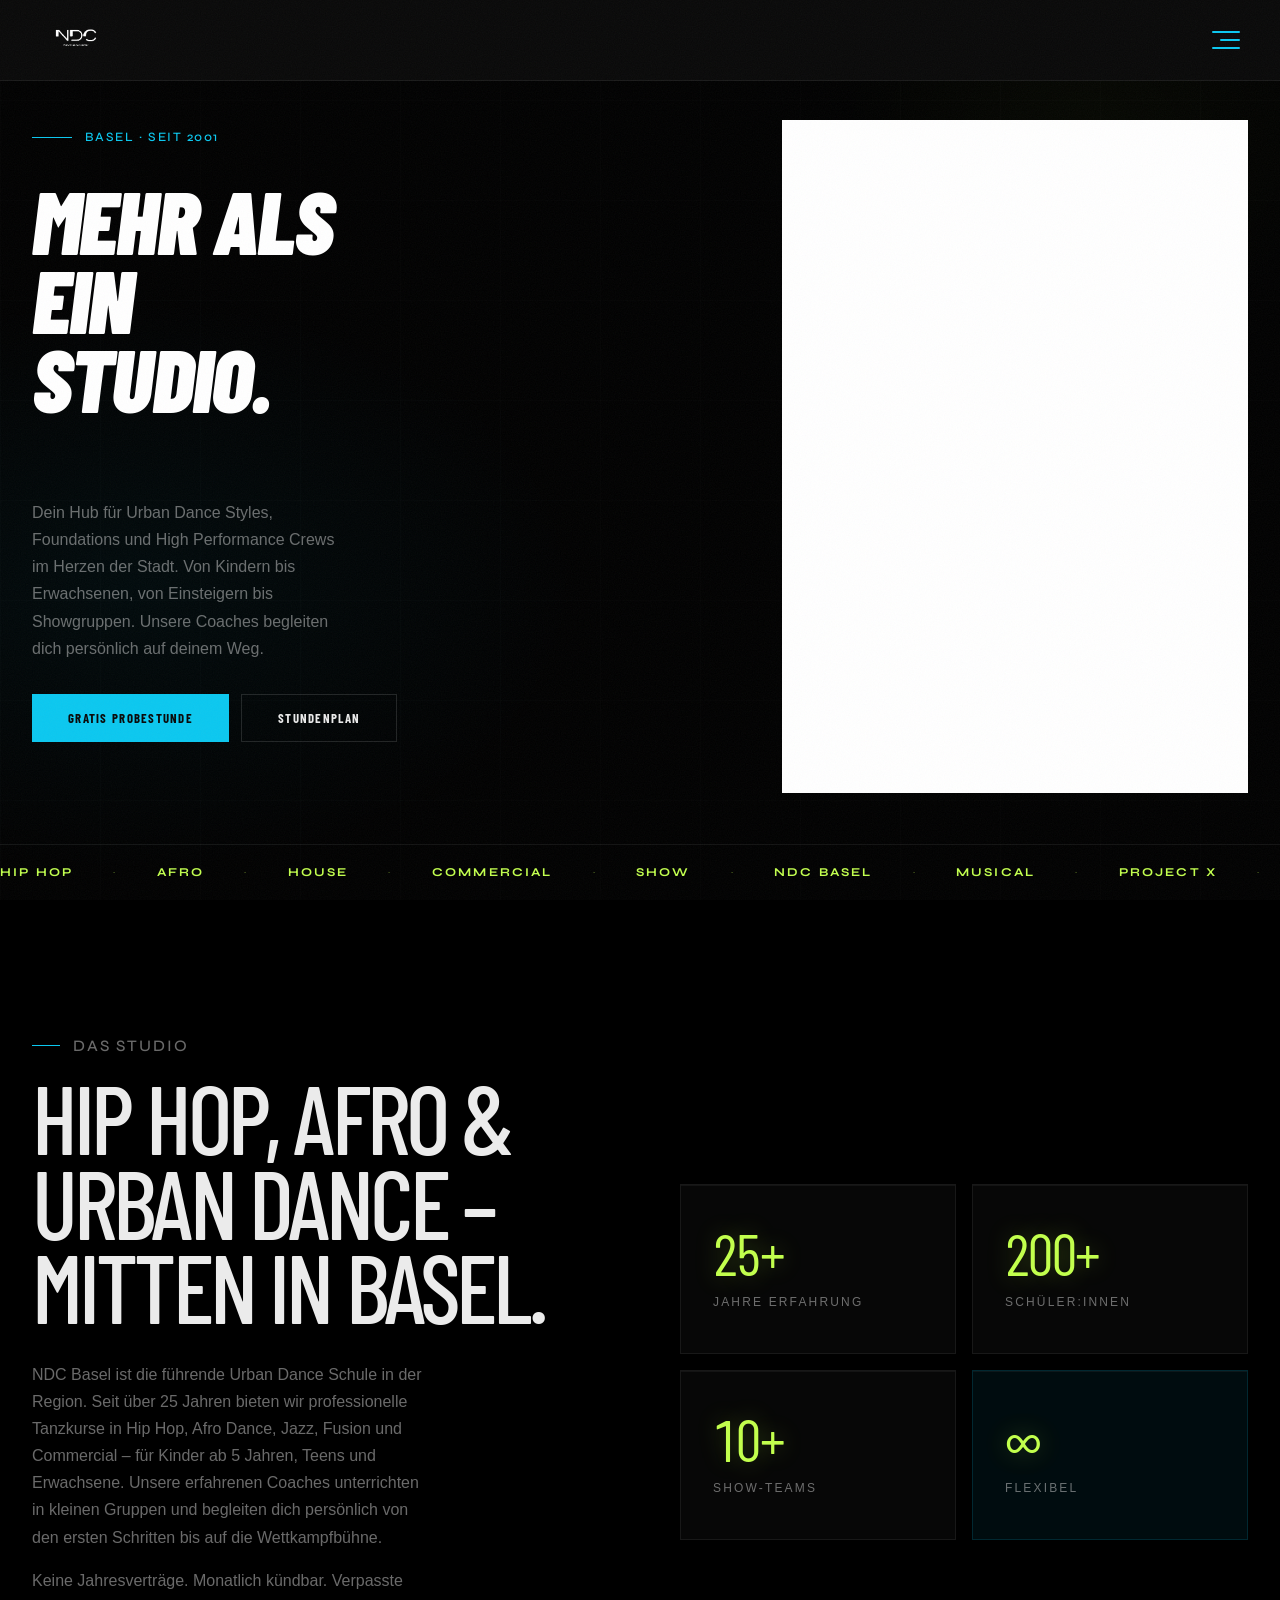
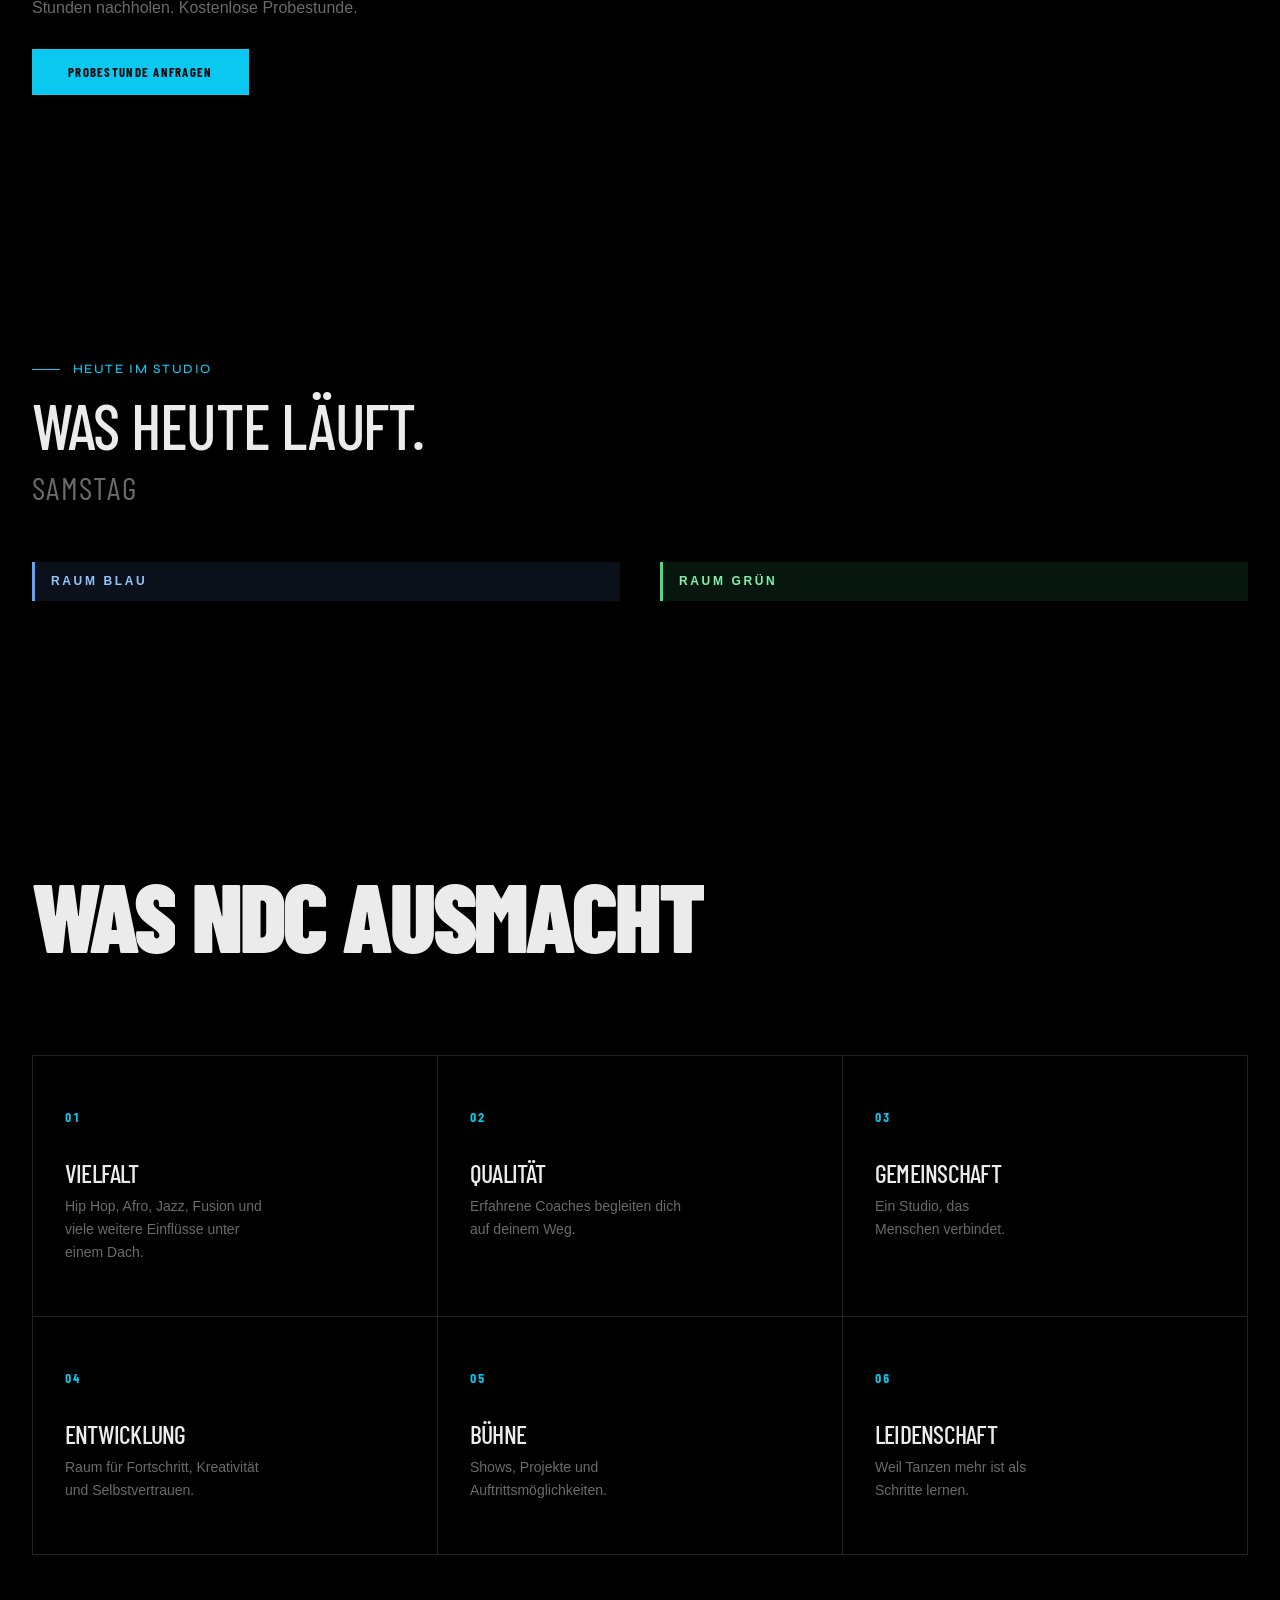
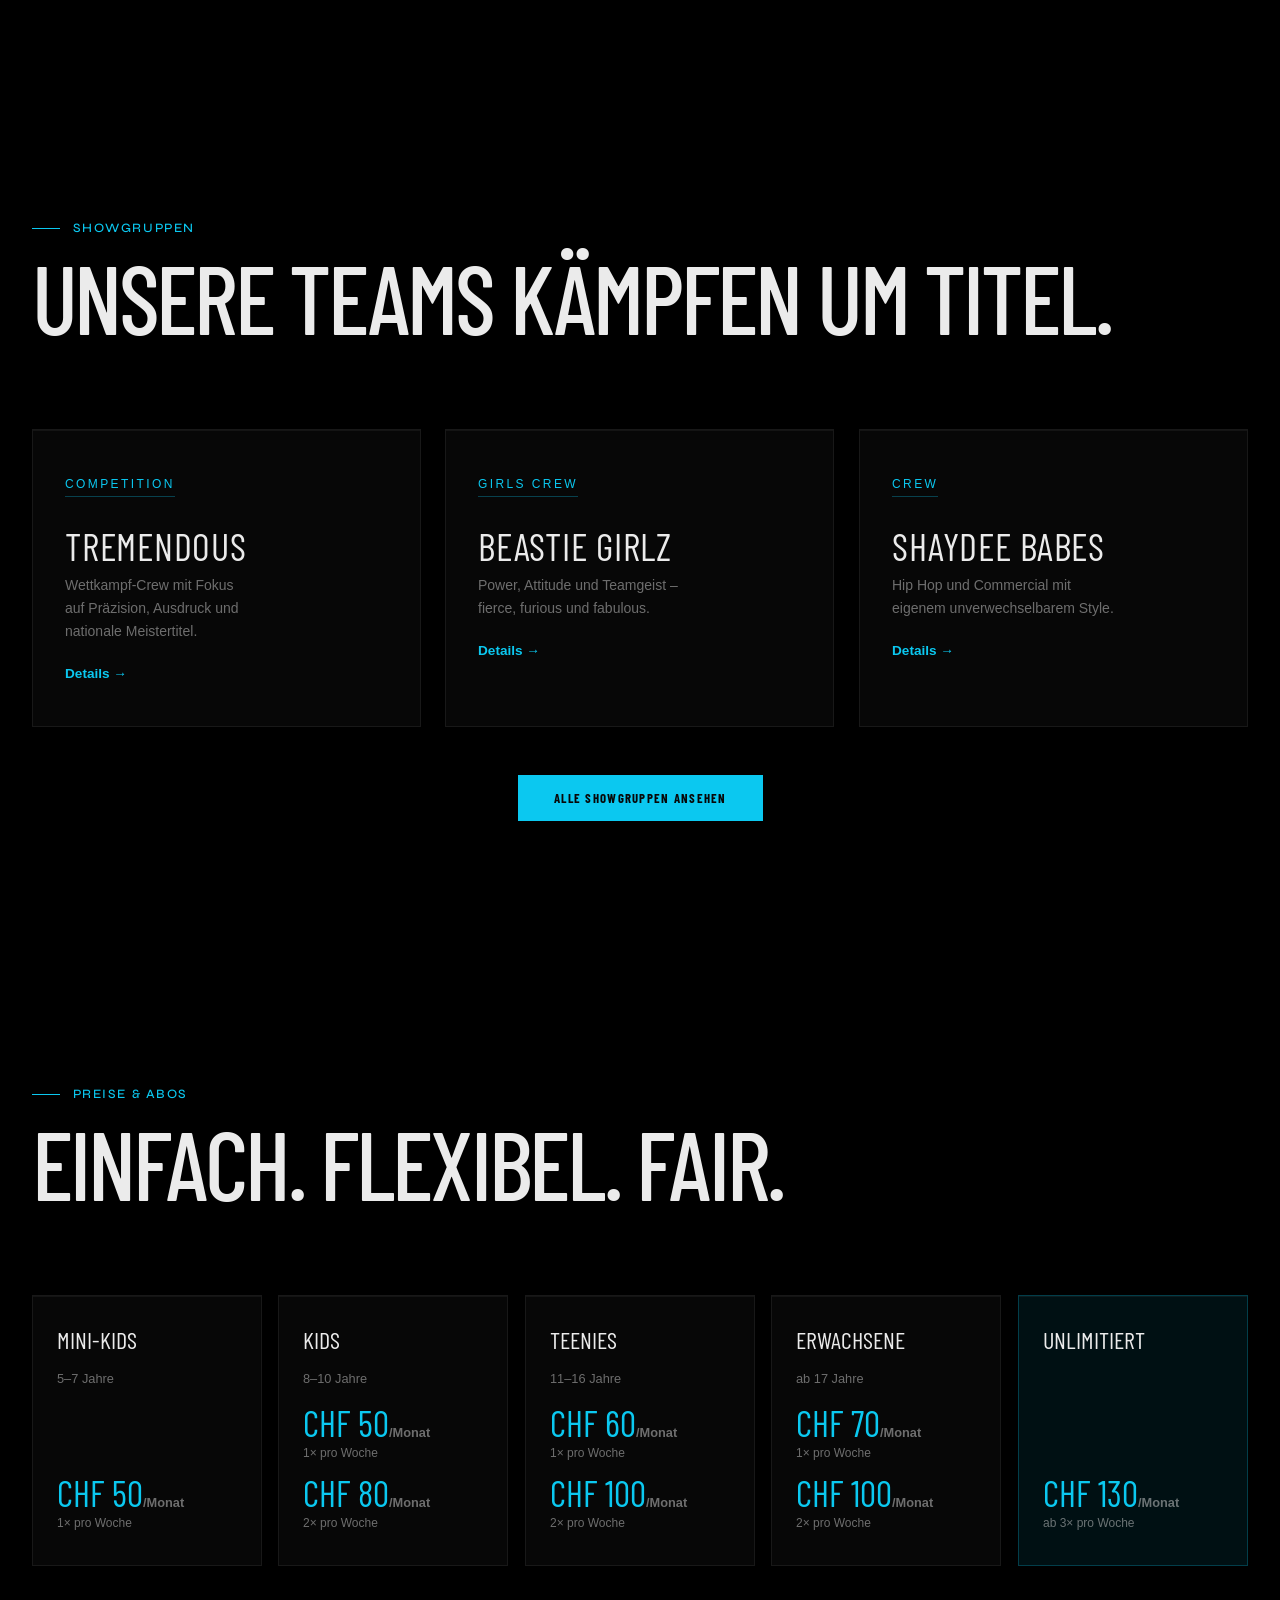
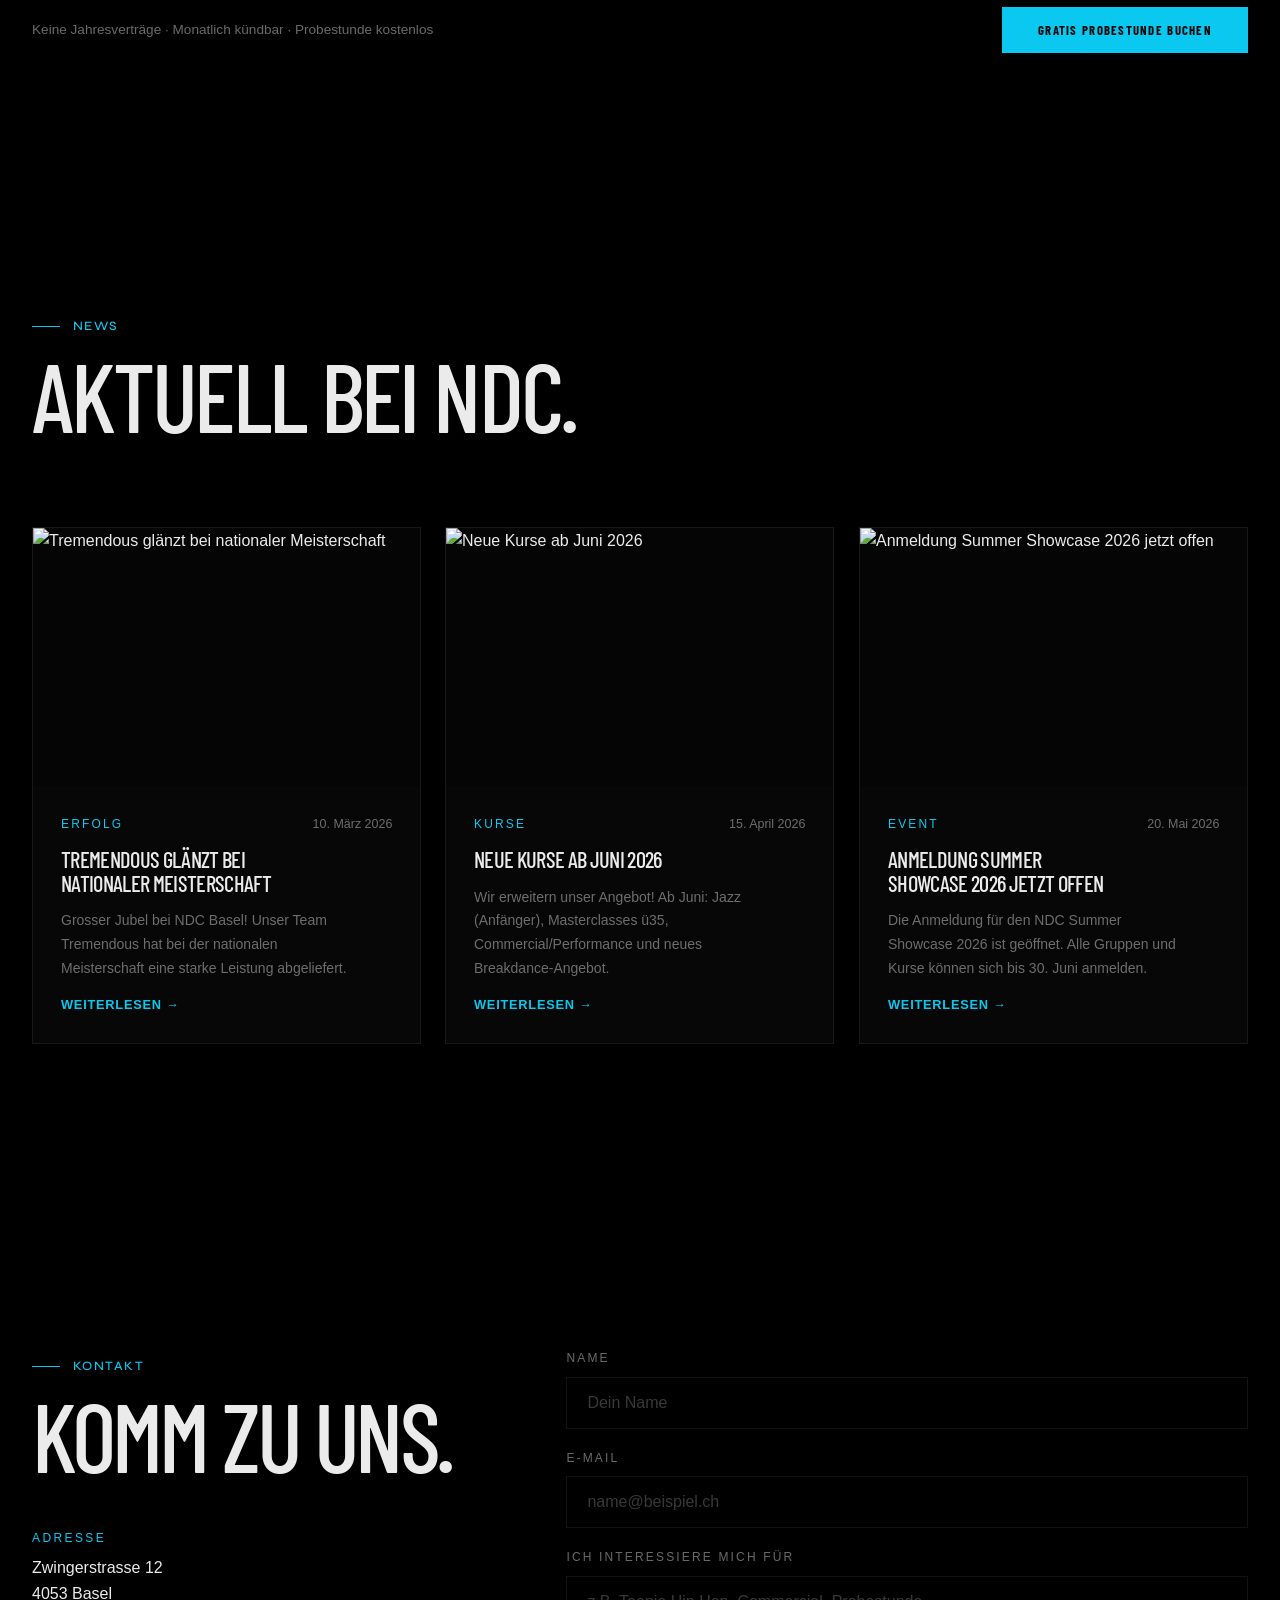
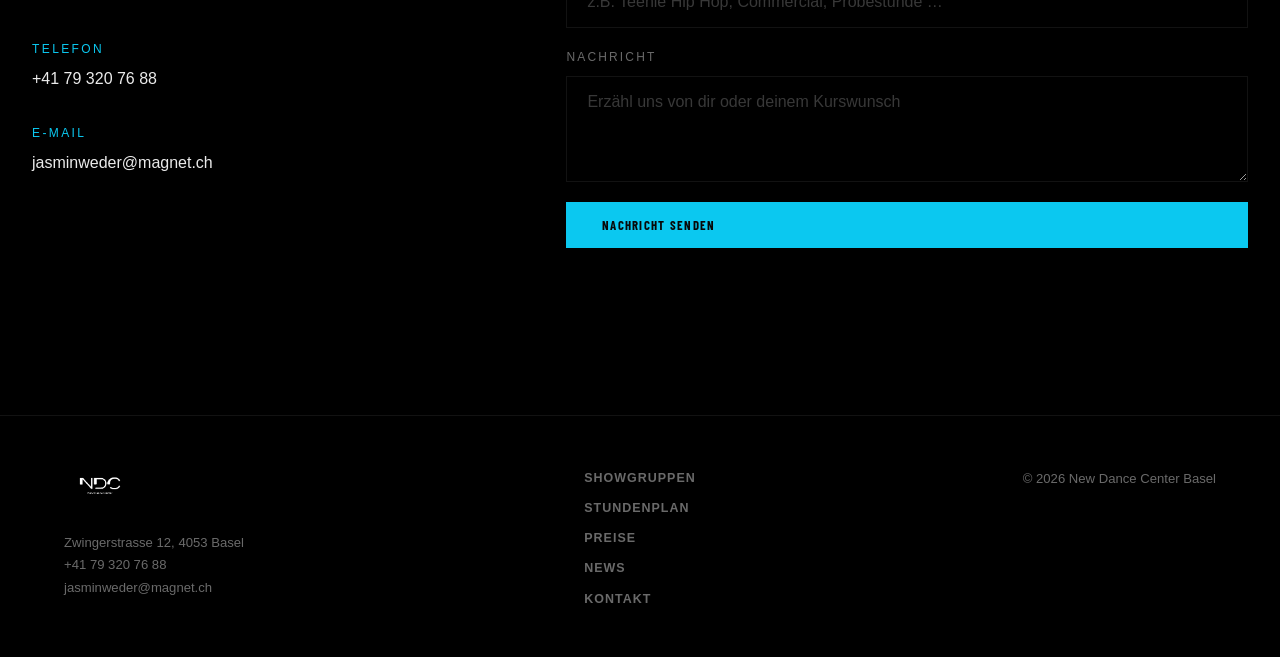
==== commit 216952d2: "Hero title pure white no gradient/stroke, kill all grey surfaces to black Co-Authored-By: Claude Son" ====
--- a/index.html
+++ b/index.html
@@ -23,9 +23,9 @@
         <div class="hero-text">
           <p class="hero-eyebrow" data-i18n="hero_since">Basel · Seit 2001</p>
           <h1 class="hero-title">
-            <span class="title-line text-gradient" data-i18n="title_1">NEW</span>
-            <span class="title-line stroke" data-i18n="title_2">DANCE</span>
-            <span class="title-line solid" data-i18n="title_3">CENTER</span>
+            <span class="title-line" data-i18n="title_1">MEHR ALS</span>
+            <span class="title-line" data-i18n="title_2">EIN</span>
+            <span class="title-line" data-i18n="title_3">STUDIO.</span>
           </h1>
         </div>
         <div class="hero-video">
--- a/styles/style.css
+++ b/styles/style.css
@@ -3,8 +3,8 @@
 :root {
   /* ── Colours ──────────────────────────────────────────────── */
   --bg:            #000000;
-  --surface:       #101010;
-  --surface-2:     #161616;
+  --surface:       #000000;
+  --surface-2:     #050505;
   --accent:        #0BC8F0;
   --accent-dim:    rgba(11, 200, 240, 0.07);
   --accent-glow:   rgba(11, 200, 240, 0.22);
@@ -526,13 +526,7 @@
   font-weight: 900; font-style: italic;
   font-size: clamp(2.8rem, 7vw, 7.5rem);
   line-height: 0.88; letter-spacing: -0.02em; text-transform: uppercase;
-}
-
-.title-line.solid { color: var(--text); }
-
-.title-line.stroke {
-  color: transparent;
-  -webkit-text-stroke: 2px var(--accent);
+  color: #ffffff;
 }
 
 /* Hero title — staggered line-up entrance */
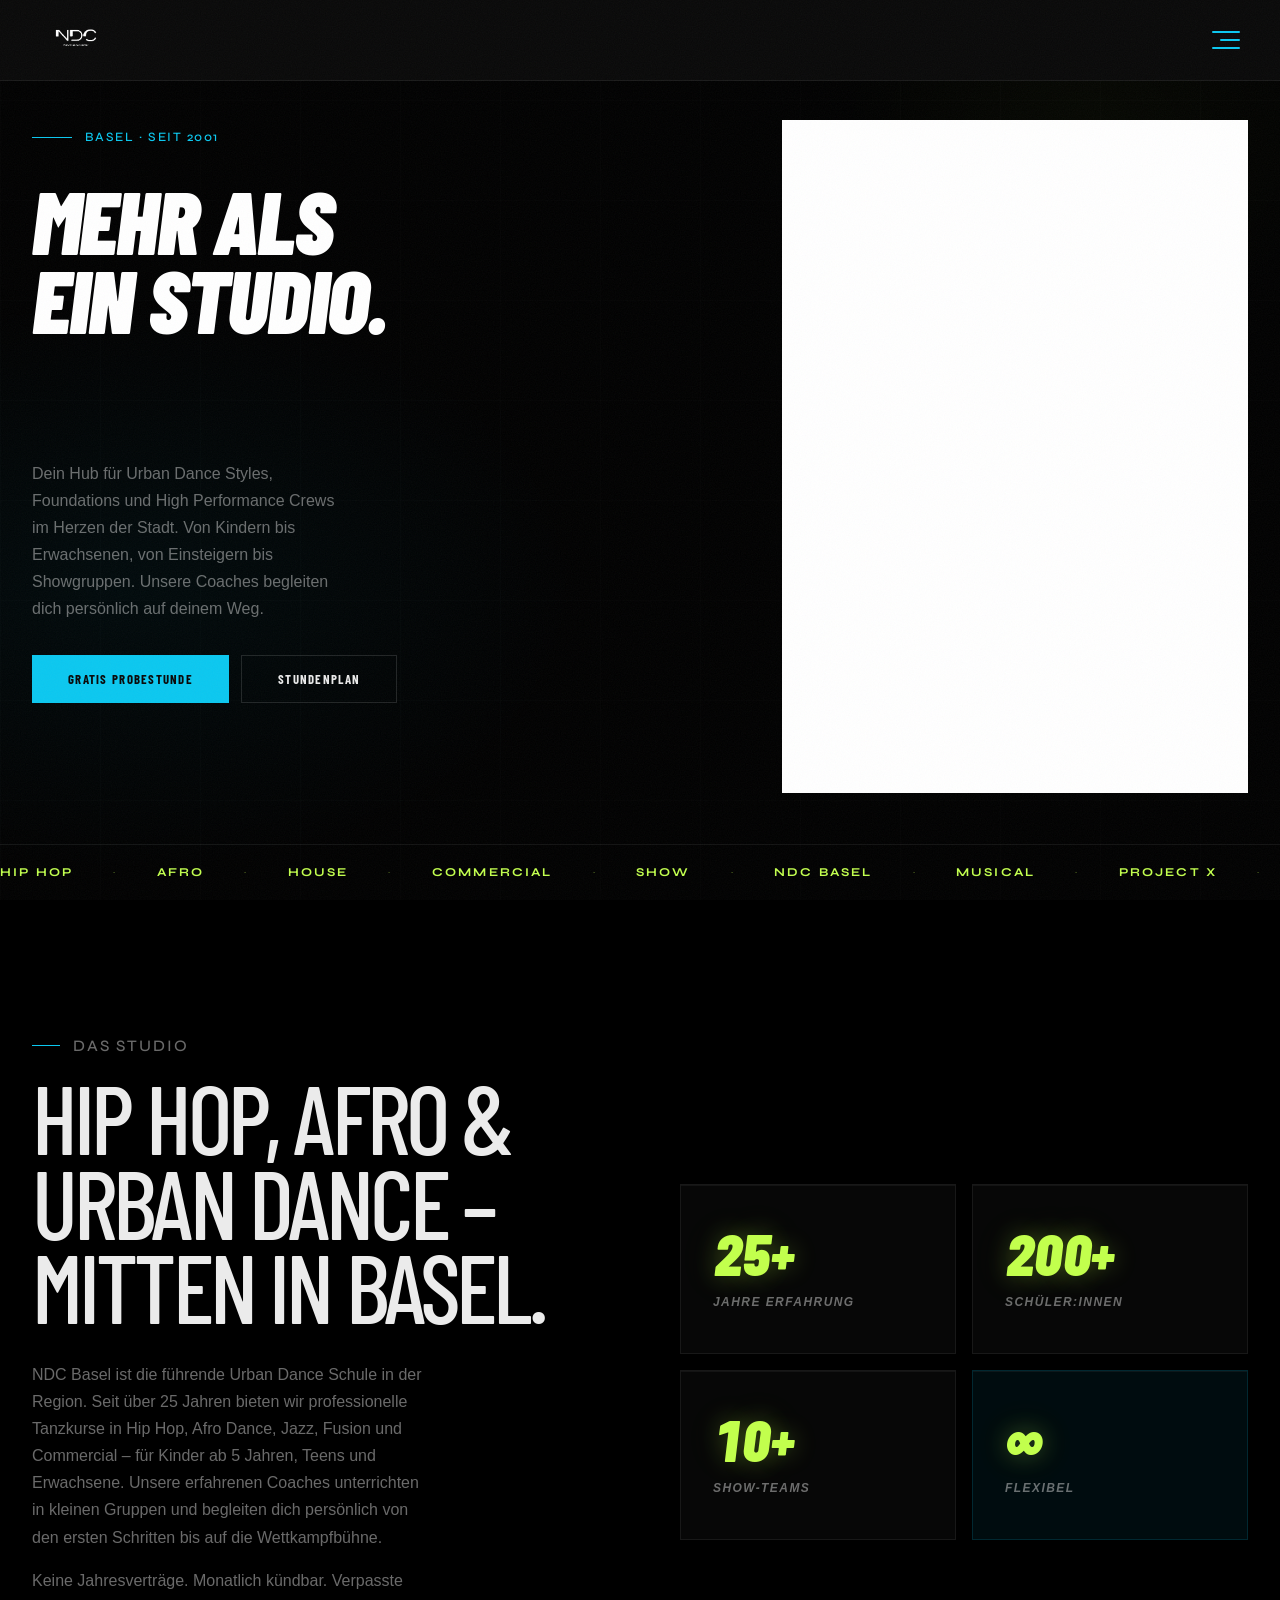
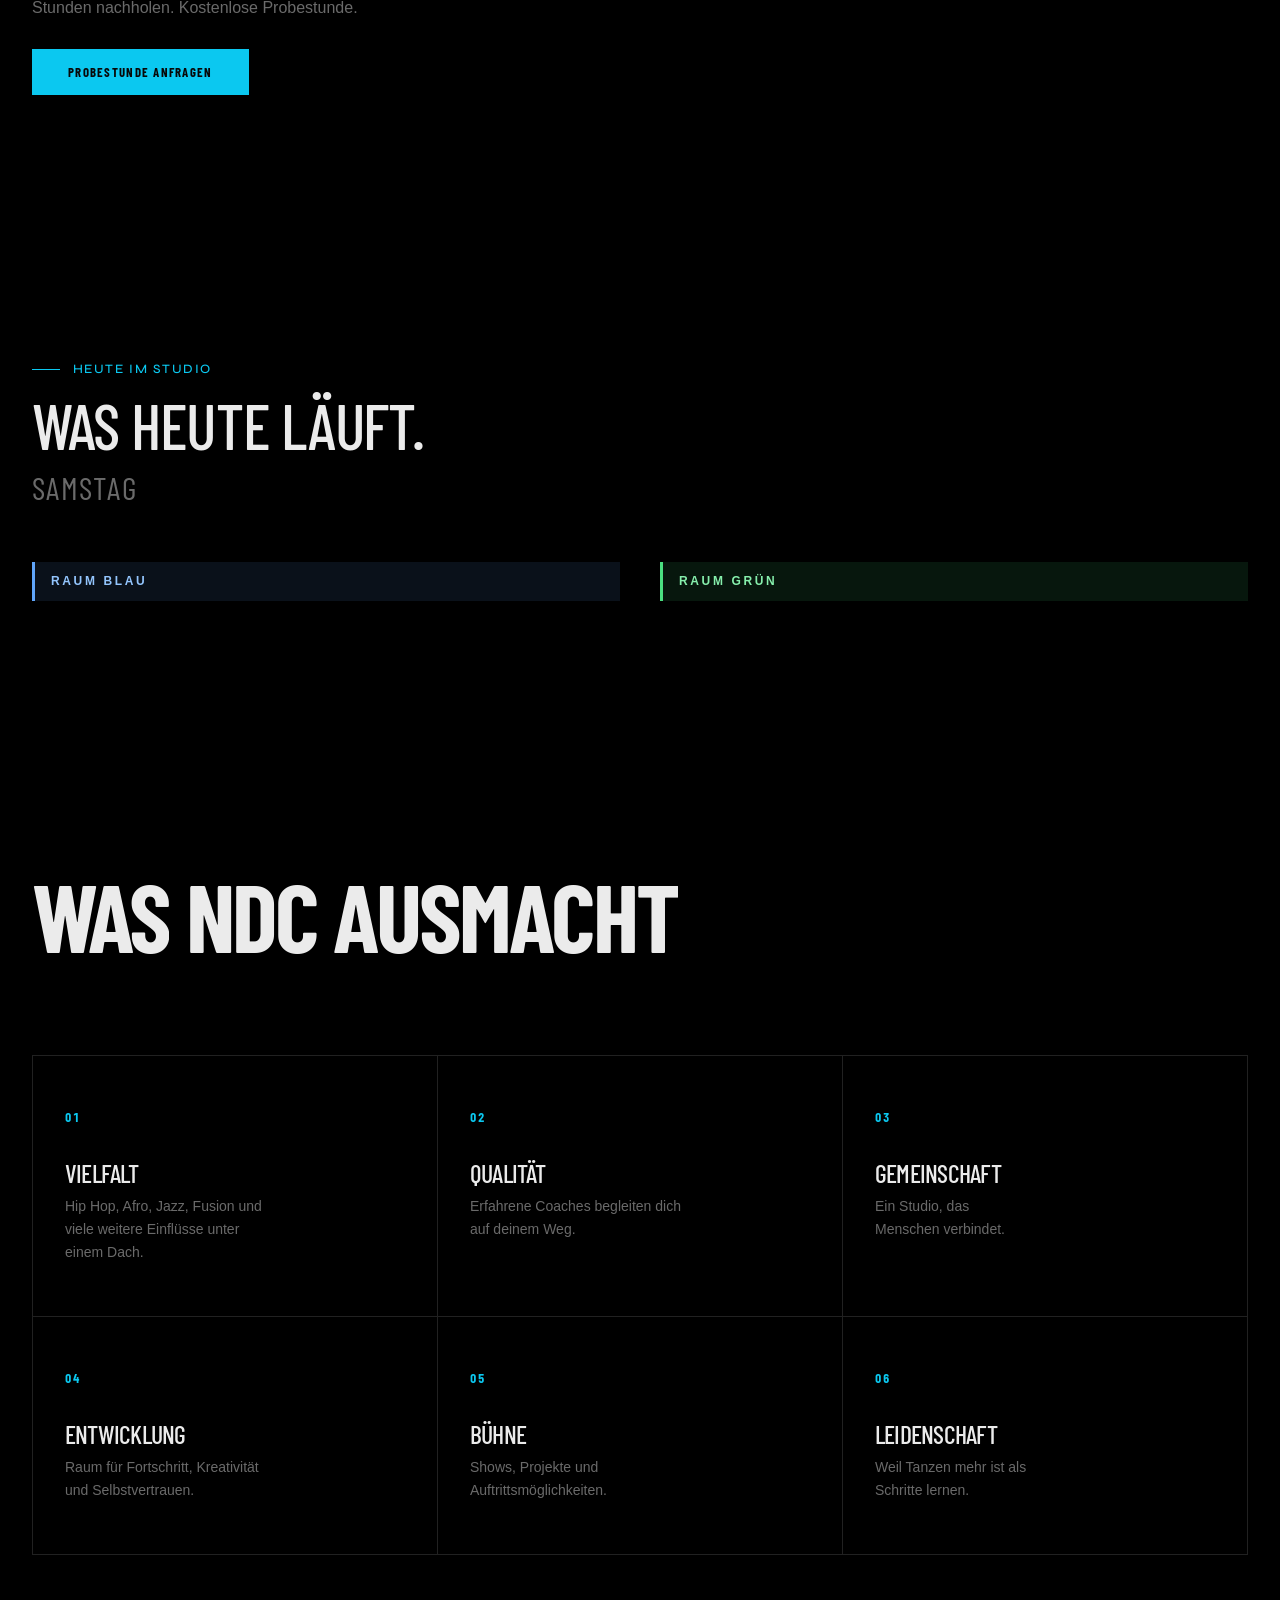
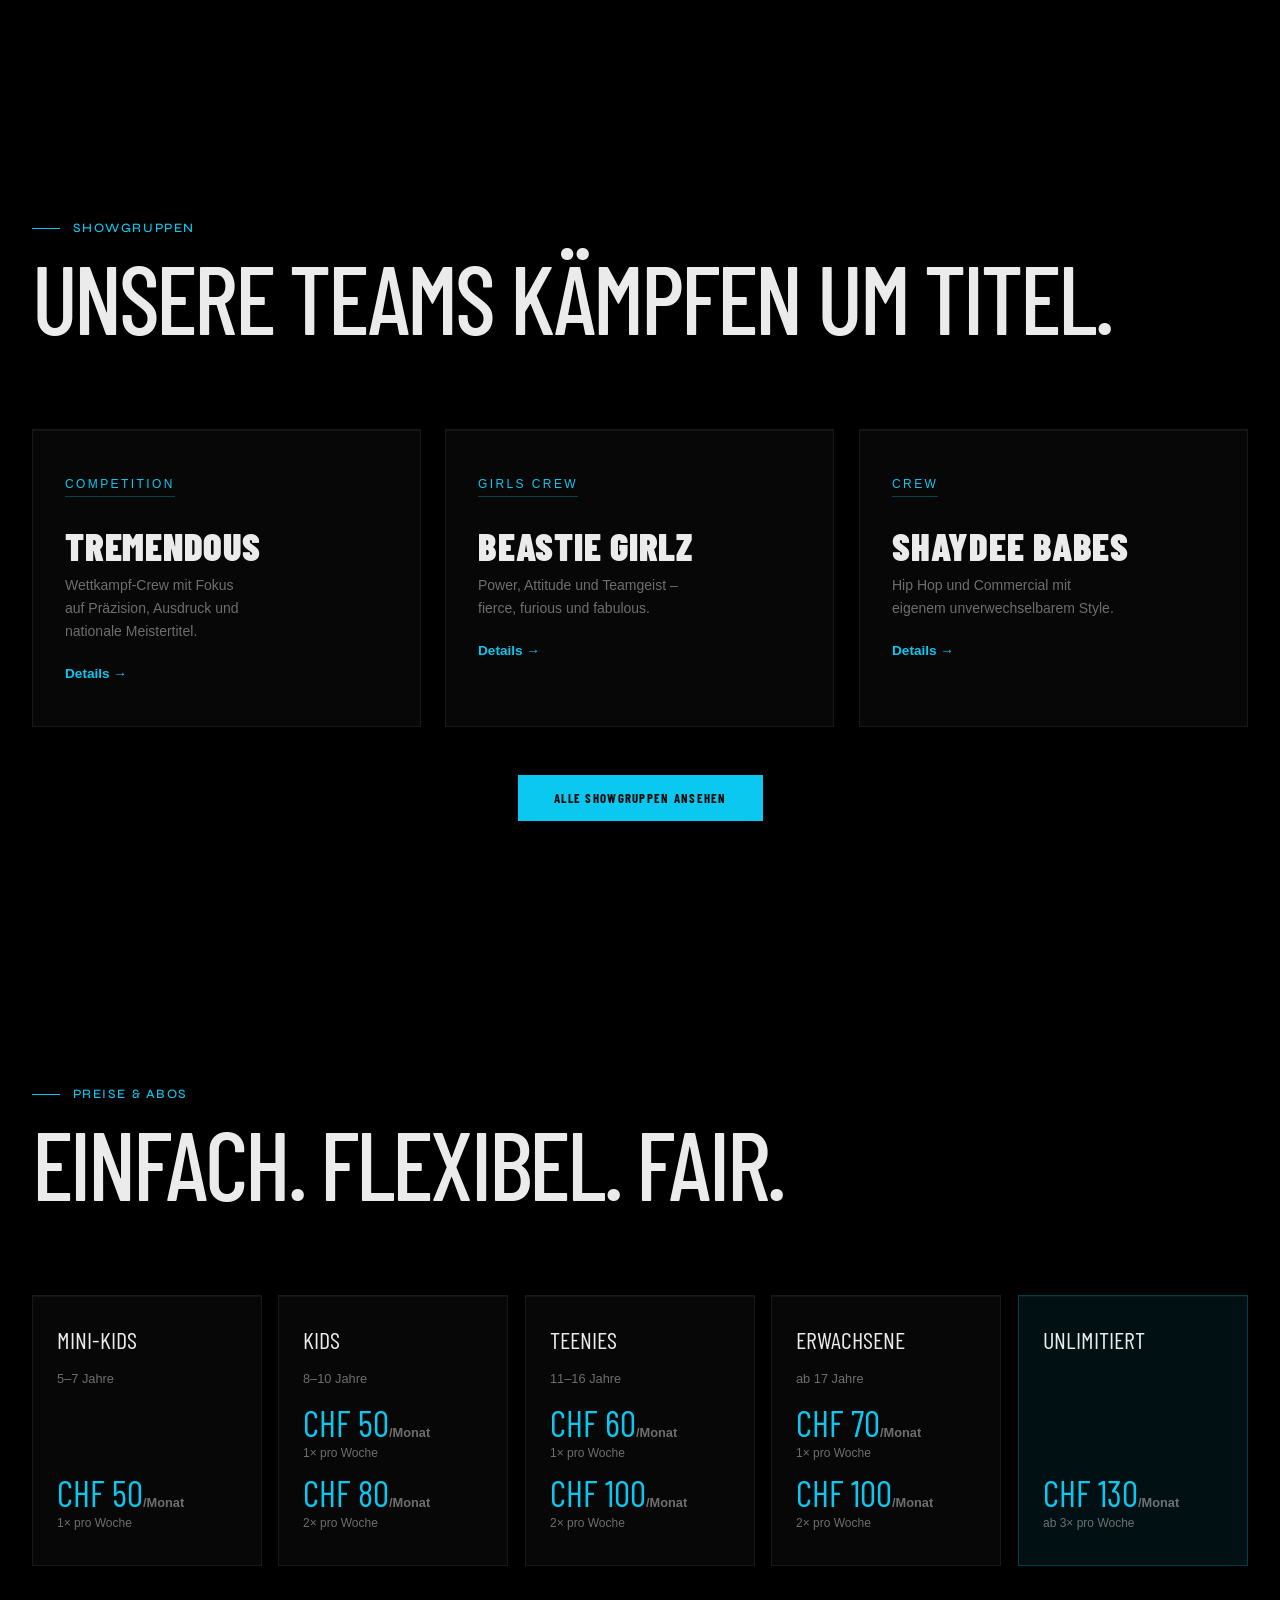
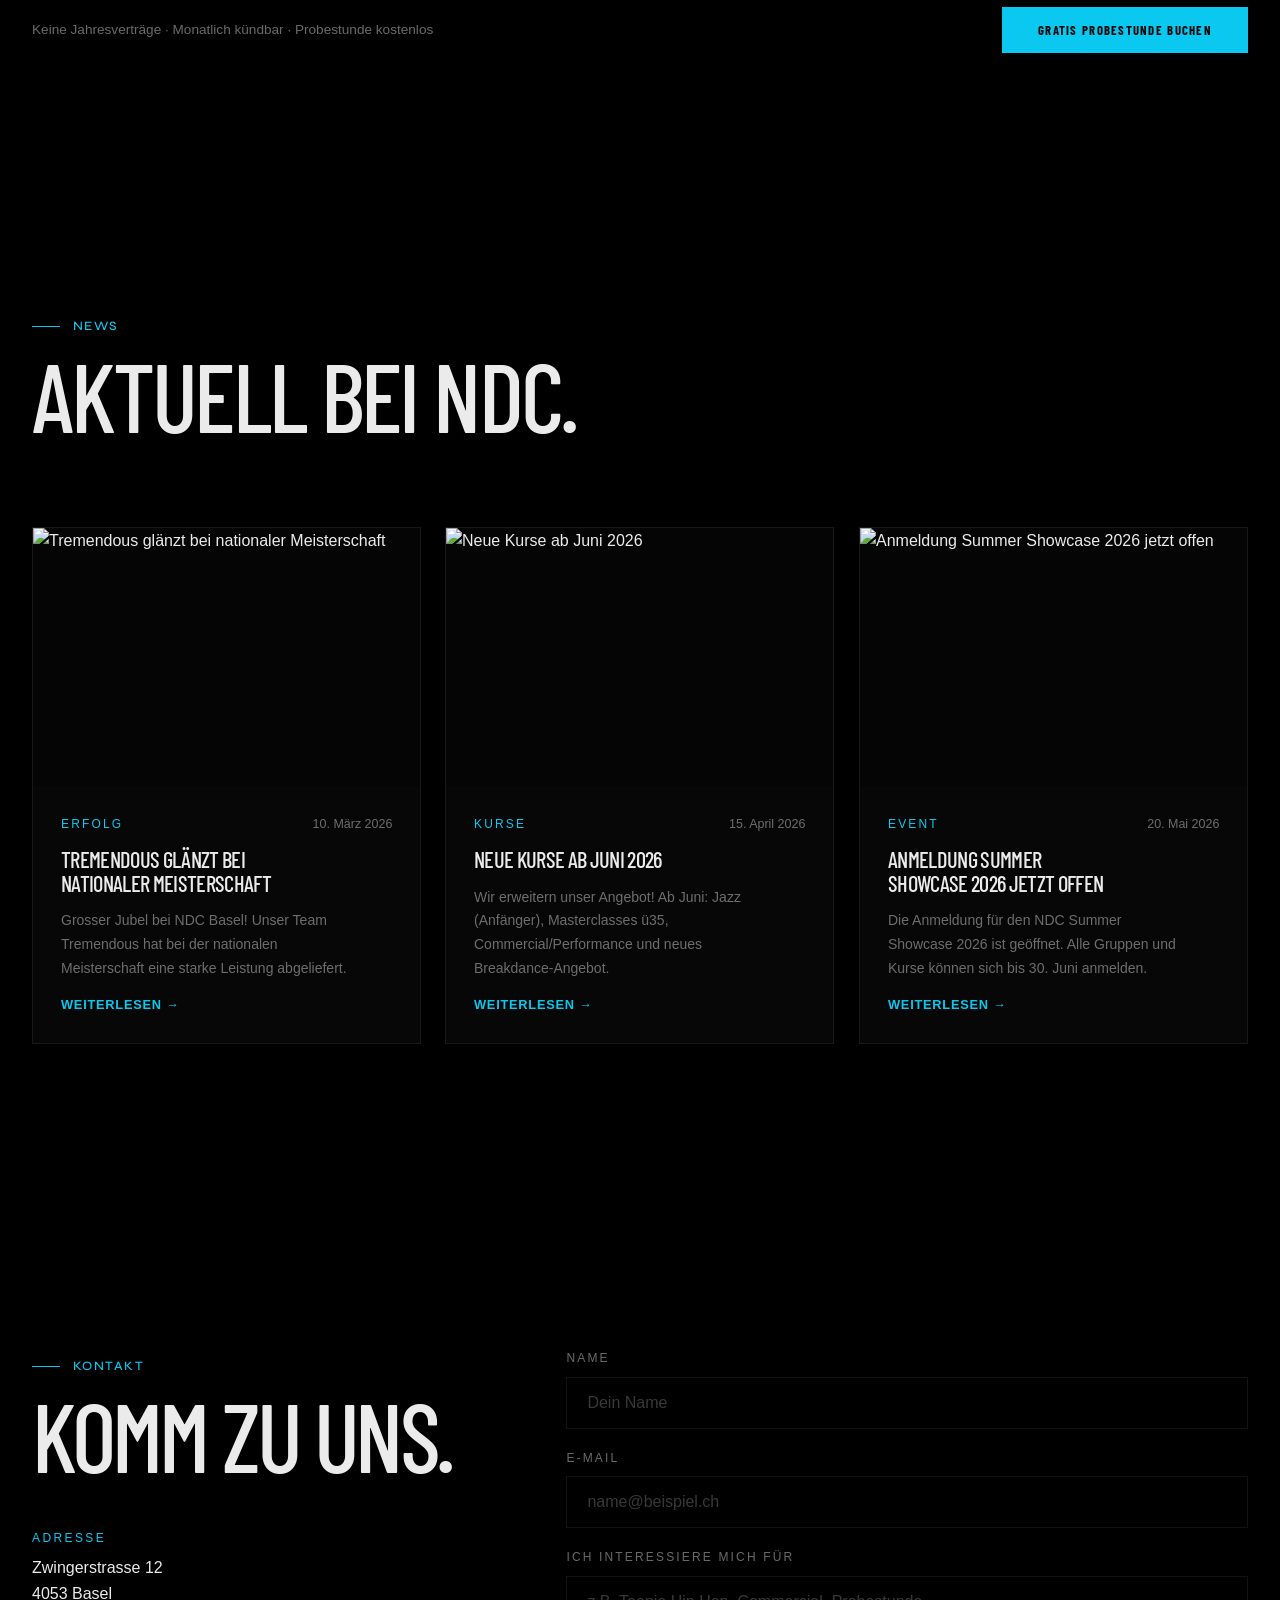
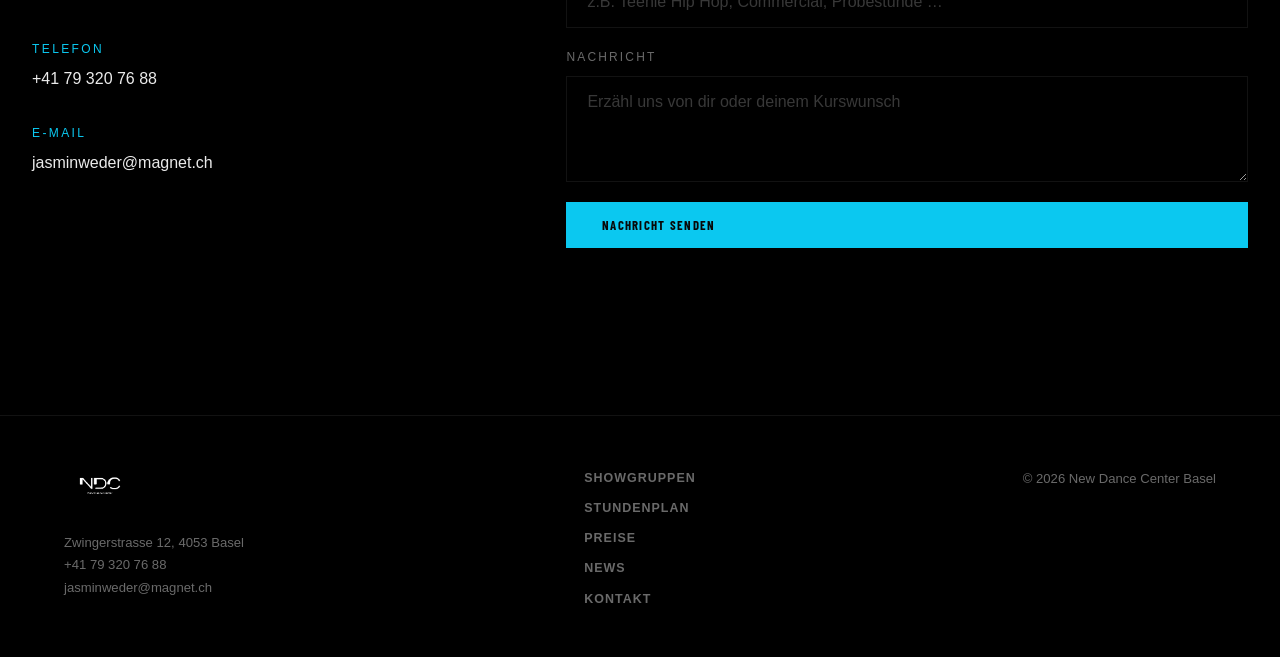
==== commit bd17c9cb: "UI polish: hero 2 lines, heading weight, mobile video & team cards - Hero title: merge "EIN" + "STUD" ====
--- a/index.html
+++ b/index.html
@@ -24,8 +24,7 @@
           <p class="hero-eyebrow" data-i18n="hero_since">Basel · Seit 2001</p>
           <h1 class="hero-title">
             <span class="title-line" data-i18n="title_1">MEHR ALS</span>
-            <span class="title-line" data-i18n="title_2">EIN</span>
-            <span class="title-line" data-i18n="title_3">STUDIO.</span>
+            <span class="title-line" data-i18n="title_2">EIN STUDIO.</span>
           </h1>
         </div>
         <div class="hero-video">
--- a/styles/style.css
+++ b/styles/style.css
@@ -531,8 +531,7 @@
 
 /* Hero title — staggered line-up entrance */
 .hero-title .title-line:nth-child(1) { animation: heroIn 1s var(--spring) 180ms both; }
-.hero-title .title-line:nth-child(2) { animation: heroIn 1s var(--spring) 330ms both; }
-.hero-title .title-line:nth-child(3) { animation: heroIn 1s var(--spring) 480ms both; }
+.hero-title .title-line:nth-child(2) { animation: heroIn 1s var(--spring) 380ms both; }
 
 .hero-meta { max-width: 420px; }
 
@@ -638,6 +637,7 @@
 
 .stat-num {
   font-family: var(--font-display);
+  font-weight: 900; font-style: italic;
   font-size: clamp(2.75rem, 4.5vw, 5rem); line-height: 1;
   color: var(--highlight);
   text-shadow: 0 0 24px rgba(194,255,77,0.28), 0 0 48px rgba(194,255,77,0.1);
@@ -647,8 +647,8 @@
 .stat-num.counting { animation: numPop 0.65s var(--bounce) forwards; }
 
 .stat-label {
-  font-family: var(--font-body); font-weight: 400;
-  font-size: var(--text-xs); letter-spacing: 0.18em; text-transform: uppercase; color: var(--muted);
+  font-family: var(--font-display); font-weight: 700; font-style: italic;
+  font-size: var(--text-xs); letter-spacing: 0.12em; text-transform: uppercase; color: var(--muted);
   margin-top: 0.25rem;
 }
 
@@ -704,7 +704,7 @@
   font-size: clamp(2.5rem, 5vw, 5rem);
   line-height: 0.9;
   letter-spacing: -0.02em;
-  font-weight: 900;
+  font-weight: 700;
   text-transform: uppercase;
 }
 
@@ -790,8 +790,8 @@
 }
 
 .crew-card h3 {
-  font-family: Impact, 'Arial Narrow', var(--font-display), sans-serif;
-  font-weight: 400; font-style: normal;
+  font-family: var(--font-display);
+  font-weight: 900; font-style: normal;
   font-size: clamp(2rem, 3vw, 3.5rem);
   letter-spacing: 0.02em; text-transform: uppercase;
   color: var(--text); margin-bottom: var(--space-sm); line-height: 0.9;
@@ -1228,12 +1228,12 @@
   margin-bottom: var(--space-md);
 }
 
-/* Crew & showgroup name headings always use Impact */
+/* Crew & showgroup name headings use the condensed display face */
 .crew-card h3,
 .crew-detail-copy h2,
 .page-hero h1.crew-name {
-  font-family: Impact, 'Arial Narrow', var(--font-display), sans-serif;
-  font-weight: 400; font-style: normal;
+  font-family: var(--font-display);
+  font-weight: 900; font-style: normal;
 }
 
 .page-hero-sub { font-size: 1rem; color: var(--muted); max-width: 44rem; line-height: 1.7; }
@@ -1346,8 +1346,8 @@
 .crew-detail-grid { display: grid; grid-template-columns: 1fr 1fr; gap: 5rem; align-items: start; }
 
 .crew-detail-copy h2 {
-  font-family: Impact, 'Arial Narrow', var(--font-display), sans-serif;
-  font-weight: 400; font-style: normal;
+  font-family: var(--font-display);
+  font-weight: 900; font-style: normal;
   font-size: clamp(3rem, 6vw, 7rem);
   text-transform: uppercase; letter-spacing: 0.02em; margin-bottom: 2rem; line-height: 0.88;
 }
@@ -1634,7 +1634,7 @@
   .hero-eyebrow { margin-bottom: var(--space-md); }
   .hero-meta    { max-width: 100%; }
   .hero-desc    { max-width: 100%; font-size: var(--text-base); }
-  .hero-video   { aspect-ratio: 16/9; }
+  .hero-video   { aspect-ratio: 16/9; margin-top: var(--space-lg); }
   .hero-ctas    { gap: var(--space-sm); }
   .btn-primary, .btn-ghost { width: 100%; justify-content: center; padding: 1.1rem 2rem; }
 
@@ -1669,6 +1669,8 @@
   .teachers-grid { grid-template-columns: repeat(2, 1fr); gap: var(--space-md); }
   .teacher-card  { padding: var(--space-lg) var(--space-md); }
   .teacher-card-photo { width: calc(100% + var(--space-lg) * 2); margin: calc(-1 * var(--space-lg)) calc(-1 * var(--space-md)) var(--space-md); }
+  .teacher-name  { font-size: 1.5rem; }
+  .teacher-card .teacher-role { display: none; }
 
   /* Page hero */
   .page-hero    { padding: var(--space-2xl) 0 var(--space-xl); }
